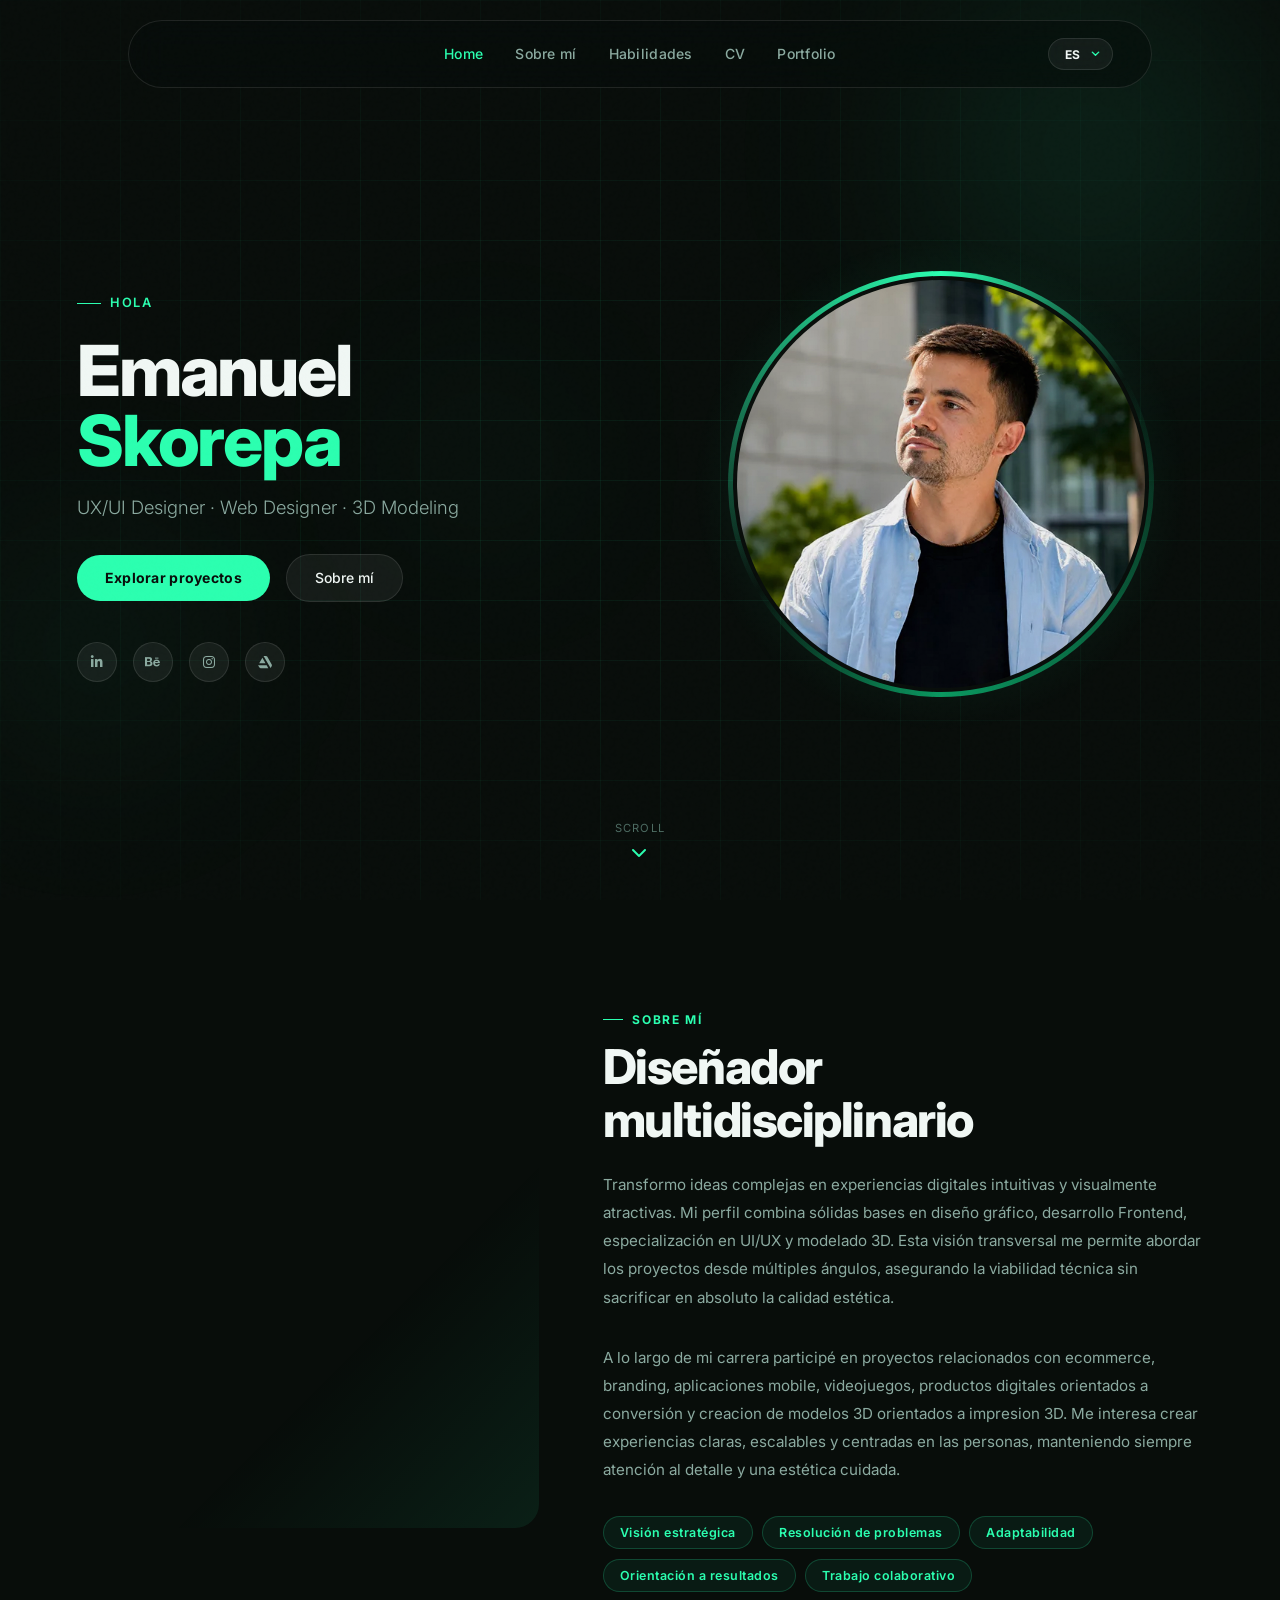
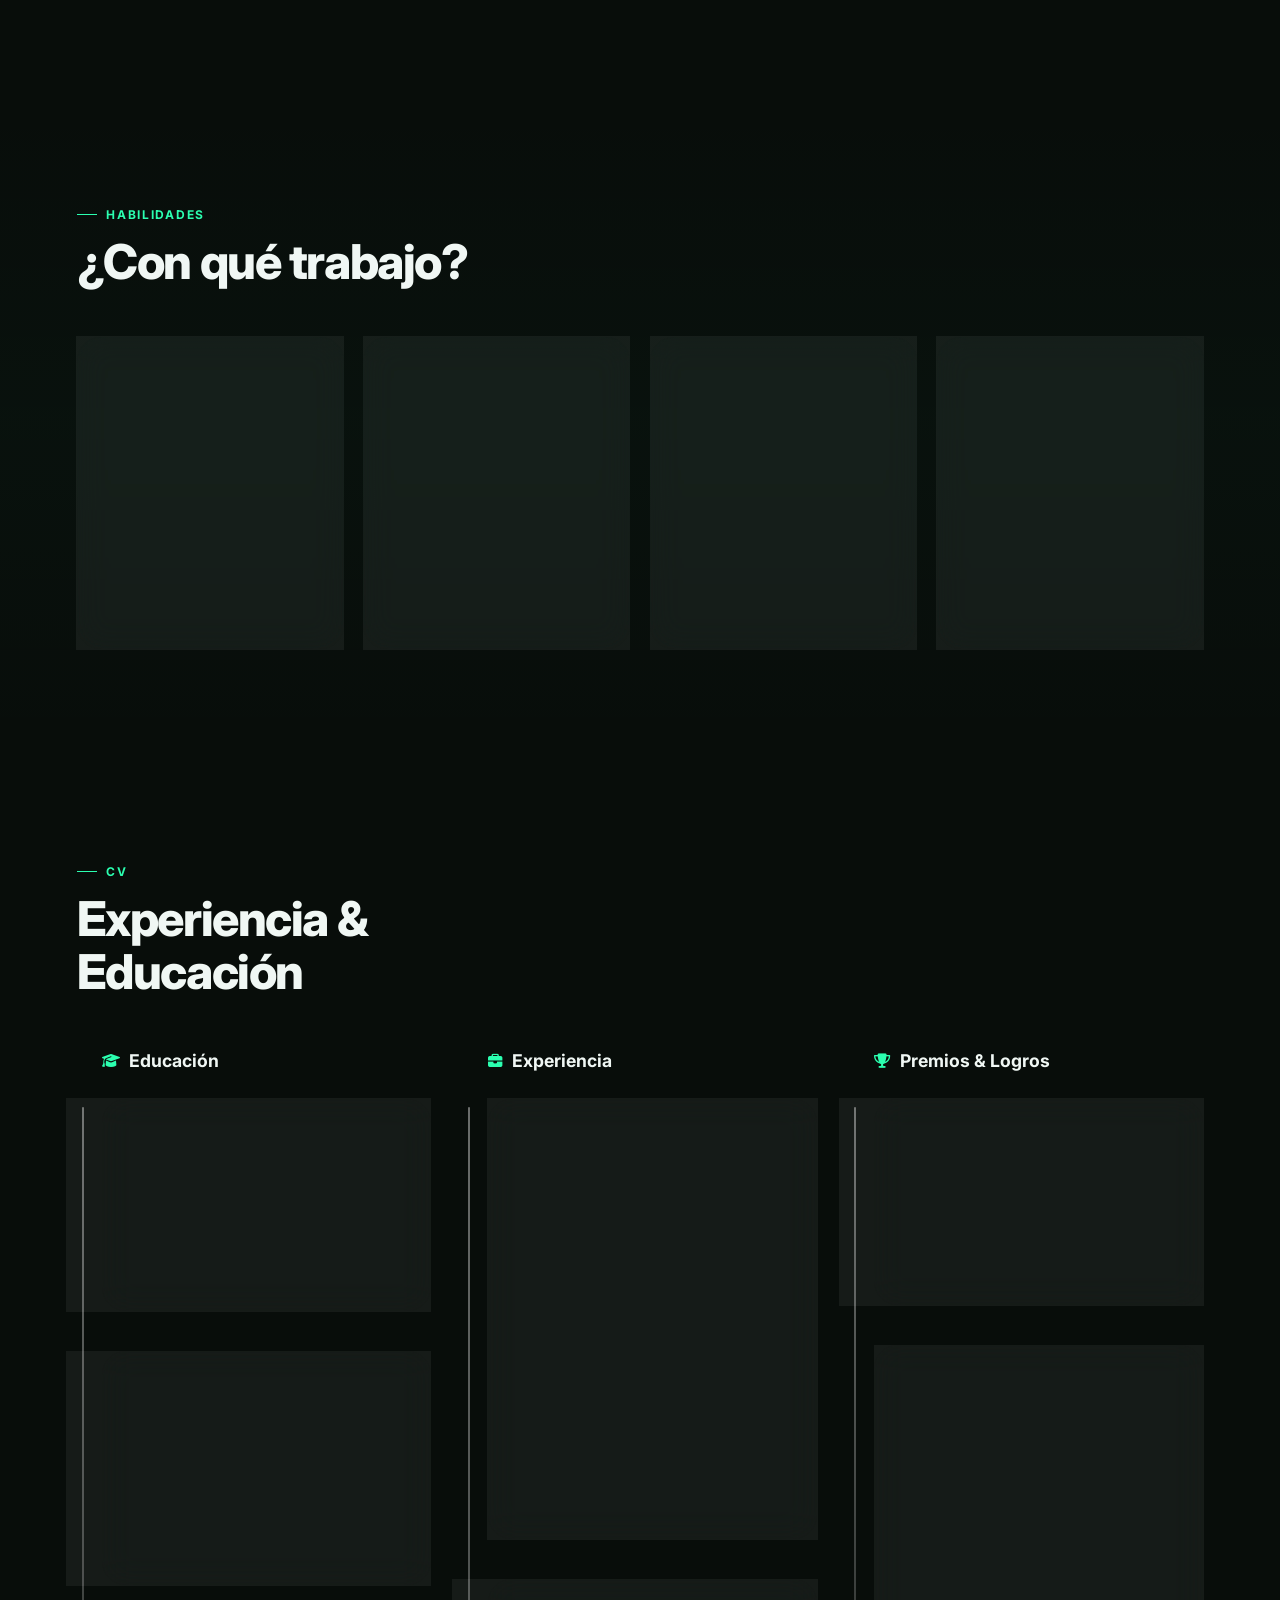
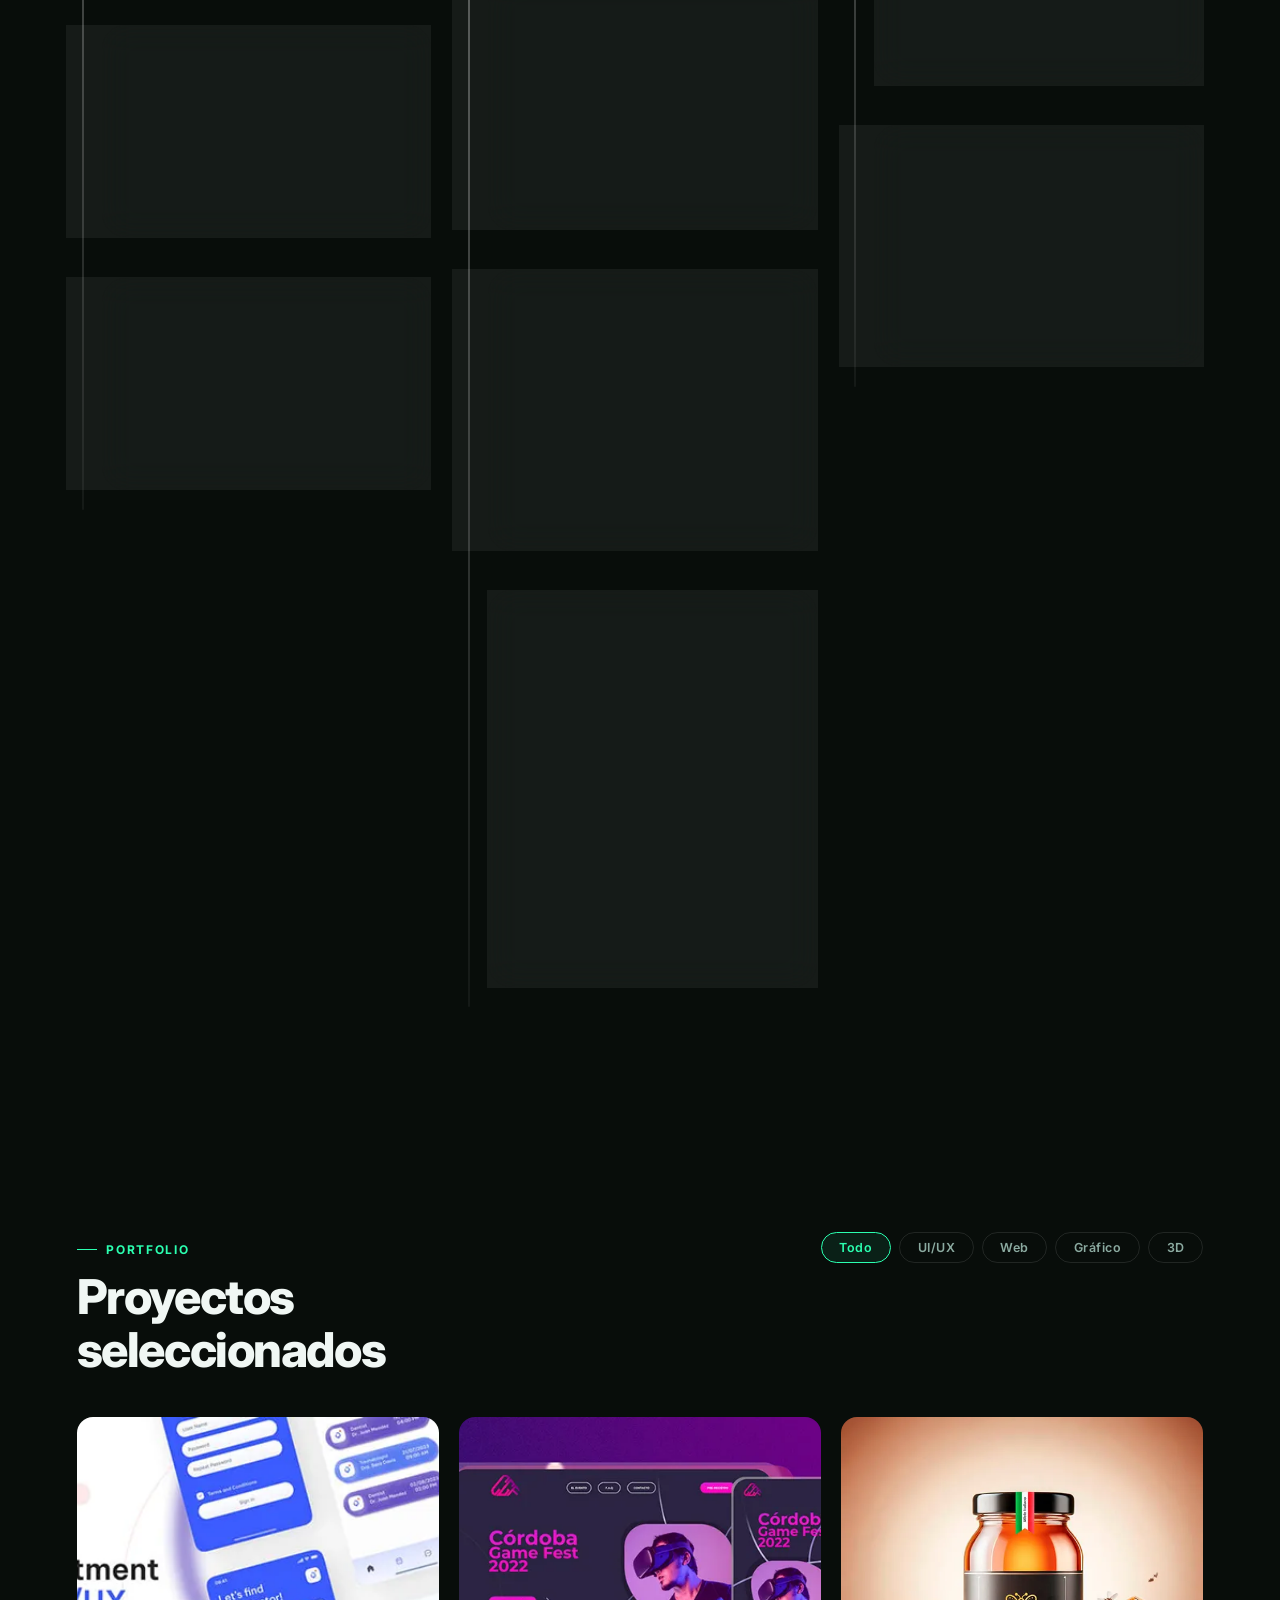
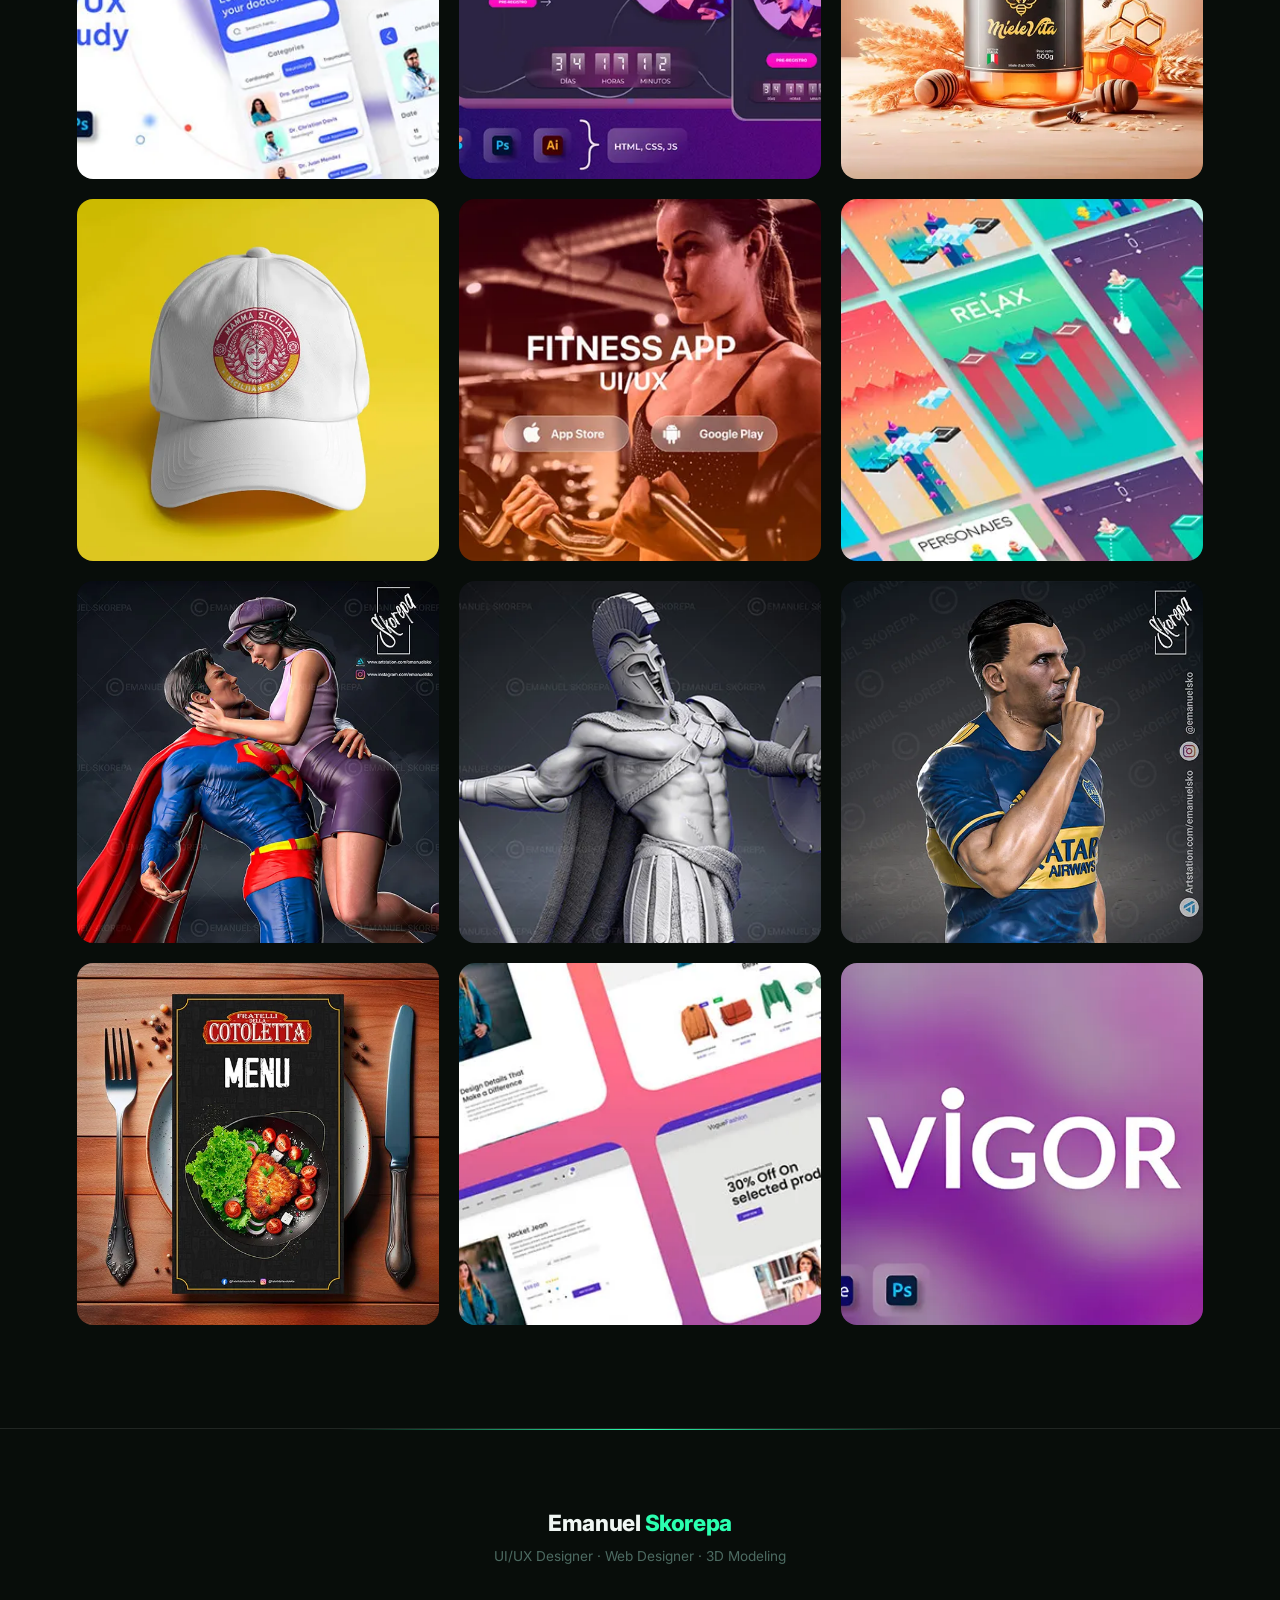
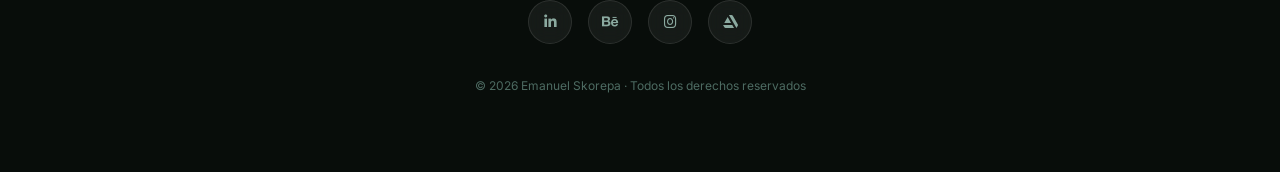
==== es/index.html @ 36aa32f1 "Add files via upload" ====
<!DOCTYPE html>
<html lang="es">
<head>
  <meta charset="UTF-8">
  <meta name="viewport" content="width=device-width, initial-scale=1.0">
  <meta name="description" content="Emanuel Skorepa — UI/UX Designer, Frontend Designer y Artista 3D especializado en diseño de interfaces, experiencias digitales, branding y desarrollo web centrado en el usuario.">
  <title>Emanuel Skorepa — UI/UX Designer & Frontend Designer</title>
  <link rel="preconnect" href="https://fonts.googleapis.com">
  <link href="https://fonts.googleapis.com/css2?family=Inter:wght@300;400;500;600;700;800;900&display=swap" rel="stylesheet">
  <link href="../css/style.css" rel="stylesheet">
  <link href="../css/all.min.css" rel="stylesheet">
  <link rel="stylesheet" href="https://cdnjs.cloudflare.com/ajax/libs/font-awesome/6.5.2/css/all.min.css">



</head>
<body>

<!-- Loader -->
<div id="loader">
  <div class="loader-ring"></div>
</div>

<!-- Navigation -->
<nav id="navbar">
  <!-- Columna Izquierda (En móviles contiene el botón, en escritorio equilibra el ancho) -->
  <div class="nav-left">
    <button class="hamburger" id="hamburger" aria-label="Menu">
      <span></span><span></span><span></span>
    </button>
  </div>

  <!-- Menú Centrado Horizontalmente (Oculto en móvil) -->
  <ul class="nav-links">
    <li><a href="#hero">Home</a></li>
    <li><a href="#about">Sobre mí</a></li>
    <li><a href="#skills">Habilidades</a></li>
    <li><a href="#experience">CV</a></li>
    <li><a href="#portfolio">Portfolio</a></li>
  </ul>

  <!-- Columna Derecha con Selector de Idioma -->
  <div class="nav-right">
    <div class="lang-selector">
      <select id="langSelect" onchange="changeLanguage(this.value)" aria-label="Seleccionar Idioma">
        <option value="en" selected>ES</option>
        <option value="es">EN</option>
        <option value="it">IT</option>
      </select>
    </div>
  </div>
</nav>

<!-- Mobile Menu -->
<div class="mobile-menu" id="mobileMenu">
  <a href="#hero" onclick="closeMobile()">Home</a>
  <a href="#about" onclick="closeMobile()">Sobre mí</a>
  <a href="#skills" onclick="closeMobile()">Habilidades</a>
  <a href="#experience" onclick="closeMobile()">CV</a>
  <a href="#portfolio" onclick="closeMobile()">Portfolio</a>
</div>

<!-- ===================== HERO ===================== -->
<section id="hero">
  <div class="hero-grid"></div>
  <div class="hero-blob hero-blob-1"></div>
  <div class="hero-blob hero-blob-2"></div>
  <div class="hero-blob hero-blob-3"></div>

  <div class="hero-inner">
    <div class="hero-text">
      <div class="hero-eyebrow">Hola</div>
      <h1 class="hero-name">Emanuel<br><span class="accent">Skorepa</span></h1>
      <p class="hero-title">UX/UI Designer · Web Designer · 3D Modeling</p>

      <div class="hero-cta">
        <a href="#portfolio" class="btn-primary">Explorar proyectos</a>
        <a href="#about" class="btn-ghost">Sobre mí</a>
      </div>
      <div class="hero-socials">
        <a href="https://www.linkedin.com/in/emanuelsko/" target="_blank" aria-label="LinkedIn"><i class="fa-brands fa-linkedin-in"></i></a>
        <a href="https://www.behance.net/emanuelsko" target="_blank" aria-label="Behance"><i class="fa-brands fa-behance"></i></a>
        <a href="https://www.instagram.com/emanuelsko" target="_blank" aria-label="Instagram"><i class="fa-brands fa-instagram"></i></a>
        <a href="https://www.artstation.com/emanuelsko" target="_blank" aria-label="ArtStation"><svg xmlns="http://www.w3.org/2000/svg" width="14" height="14" viewBox="0 0 512 512" fill="currentColor"><path d="m2 377.4l43 74.3A51.35 51.35 0 0 0 90.9 480h285.4l-59.2-102.6zM501.8 350L335.6 59.3A51.38 51.38 0 0 0 290.2 32h-88.4l257.3 447.6l40.7-70.5c1.9-3.2 21-29.7 2-59.1M275 304.5l-115.5-200L44 304.5z"/></svg></a>
      </div>
    </div>
    <div class="hero-image-wrap">
      <div class="hero-image-glass">
        <div class="hero-img-glow"></div>
        <img src="assets/yo-1.webp" alt="Emanuel Skorepa">
      </div>
    </div>
  </div>

  <a href="#about" class="scroll-arrow">
    <span>scroll</span>
    <i class="fa-solid fa-chevron-down"></i>
  </a>
</section>

<!-- ===================== ABOUT ===================== -->
<section id="about">
  <div class="section-inner">
    <div class="about-grid">
      <div class="about-img-wrap reveal">
        <video autoplay loop muted playsinline poster="assets/alpaca.webp">
          <source src="assets/alpaca2.webm" type="video/webm">
            Tu navegador no soporta la etiqueta de video.
          </video>
     </div>
      <div class="about-text">
        <span class="section-label">Sobre mí</span>
        <h2 class="section-heading reveal">Diseñador<br>multidisciplinario</h2>
        <p class="reveal reveal-delay-1">Transformo ideas complejas en experiencias digitales intuitivas y visualmente atractivas. Mi perfil combina sólidas bases en diseño gráfico, desarrollo Frontend, especialización en UI/UX y modelado 3D. Esta visión transversal me permite abordar los proyectos desde múltiples ángulos, asegurando la viabilidad técnica sin sacrificar en absoluto la calidad estética.</p>
        <p class="reveal reveal-delay-2">A lo largo de mi carrera participé en proyectos relacionados con ecommerce, branding, aplicaciones mobile, videojuegos, productos digitales orientados a conversión y creacion de modelos 3D orientados a impresion 3D. Me interesa crear experiencias claras, escalables y centradas en las personas, manteniendo siempre atención al detalle y una estética cuidada.</p>
        <div class="tags reveal reveal-delay-3">
          <span class="tag">Visión estratégica</span>
          <span class="tag">Resolución de problemas</span>
          <span class="tag">Adaptabilidad</span>
          <span class="tag">Orientación a resultados</span>
          <span class="tag">Trabajo colaborativo</span>
        </div>
      </div>
    </div>
  </div>
</section>

<!-- ===================== SKILLS ===================== -->
<section id="skills">
  <div class="section-inner">
    <span class="section-label reveal">Habilidades</span>
    <h2 class="section-heading reveal">¿Con qué trabajo?</h2>
    <div class="skills-grid">
      <div class="glass-card skill-card reveal reveal-delay-1">
        <div class="skill-icon"><i class="fa-solid fa-object-group"></i></div>
        <h3>UI/UX Design</h3>
        <div class="skill-pills">
          <span class="skill-pill">Figma</span>
          <span class="skill-pill">Adobe XD</span>
          <span class="skill-pill">Canva</span>
        </div>
      </div>
      <div class="glass-card skill-card reveal reveal-delay-2">
        <div class="skill-icon"><i class="fa-solid fa-code"></i></div>
        <h3>Web Designer</h3>
        <div class="skill-pills">
          <span class="skill-pill">HTML</span>
          <span class="skill-pill">CSS</span>
          <span class="skill-pill">Javascript</span>
          <span class="skill-pill">Bootstrap</span>
          <span class="skill-pill">WordPress</span>
          <span class="skill-pill">Woocomerce</span>
          <span class="skill-pill">Elementor</span>
          <span class="skill-pill">Shopify</span>
          <span class="skill-pill">Divi</span>
          <span class="skill-pill">Joomla</span>
        </div>
      </div>
      <div class="glass-card skill-card reveal reveal-delay-3">
        <div class="skill-icon"><i class="fa-solid fa-pen-nib"></i></div>
        <h3>Visual & Graphic Design</h3>
        <div class="skill-pills">
          <span class="skill-pill">Photoshop</span>
          <span class="skill-pill">Illustrator</span>
          <span class="skill-pill">Canva</span>
          <span class="skill-pill">InDesign</span>
          <span class="skill-pill">CorelDRAW</span>
          <span class="skill-pill">Lightroom</span>
          <span class="skill-pill">After Effects</span>
          <span class="skill-pill">Affinity Suite</span>
        </div>
      </div>
      <div class="glass-card skill-card reveal reveal-delay-4">
        <div class="skill-icon"><i class="fa-solid fa-cube"></i></div>
        <h3>3D Art & Modeling</h3>
        <div class="skill-pills">
          <span class="skill-pill">ZBrush</span>
          <span class="skill-pill">Blender</span>
          <span class="skill-pill">KeyShot</span>
          <span class="skill-pill">PrusaSlicer</span>
        </div>
      </div>
    </div>
  </div>
</section>

<!-- ===================== EXPERIENCE ===================== -->
<section id="experience">
  <div class="section-inner">
    <span class="section-label reveal">CV</span>
    <h2 class="section-heading reveal">Experiencia &<br>Educación</h2>
    <div class="exp-grid">

      <!-- Education -->
      <div class="exp-col timeline-col reveal reveal-delay-1">
        <h3><i class="fa-solid fa-graduation-cap"></i> Educación</h3>
        <div class="glass-card exp-item">
          <h4>Modelado e Impresión 3D</h4>
          <h4><a href="https://www.udemy.com" target="_blank">Online / Autodidacta</a></h4>
          <span class="exp-year">2017</span>
          <p>Formación autodidacta enfocada en escultura digital, optimización de modelos para impresión 3D y workflows de producción utilizando ZBrush y Blender.</p>
        </div>
        <div class="glass-card exp-item">
          <h4>Certificación en Fotografía</h4>
          <h4><a href="https://www.udemy.com" target="_blank">Udemy</a></h4>
          <p>Formación autodidacta orientada al dominio técnico de cámaras, composición visual y esquemas de iluminación, complementada con proyectos prácticos de captura y revelado digital.</p>
          <span class="exp-year">2018–2019 · Online</span>
        </div>
        <div class="glass-card exp-item">
          <h4>Especialización UI/UX Designer</h4>
          <h4><a href="https://www.ucse.edu.ar/" target="_blank">Universidad Católica (UCSE)</a></h4>
          <p>Formación avanzada en diseño centrado en el usuario, abarcando desde la investigación y wireframing hasta el prototipado interactivo y la optimización de usabilidad.</p>
          <span class="exp-year">2016–2017 · Argentina</span>
        </div>
        <div class="glass-card exp-item">
          <h4>Diseñador Gráfico y Web</h4>
          <h4><a href="https://www.ucse.edu.ar/" target="_blank">Universidad Católica (UCSE)</a></h4>
          <span class="exp-year">2009–2012 · Argentina</span>
          <p>Titulación completada con distinción académica (promedio 9.2/10), desarrollando bases sólidas en comunicación visual y arquitectura de la información.</p>
        </div>
      </div>

      <!-- Work -->
      <div class="exp-col timeline-col reveal reveal-delay-2">
        <h3><i class="fa-solid fa-briefcase"></i> Experiencia</h3>
        <div class="glass-card exp-item">
          <h4>Graphic / UI/UX Designer<br><a>Mamma Sicilia</a></h4>
          <span class="exp-year">2023–2024 · Sicilia, Italia</span>
          <ul>
            <li> Diseño de interfaces web responsivas enfocadas en experiencia de usuario y optimización visual.</li>
            <li>Desarrollo de identidad visual, recursos gráficos y contenido digital para ecommerce y redes sociales.</li>
            <li>Optimización de imágenes y assets para mejorar rendimiento y tiempos de carga del sitio.</li>
            <li>Diseño, desarrollo y mantenimiento de sitio ecommerce, gestionando estructura visual, actualización de contenido y optimización general de la experiencia de compra.</li>
          </ul>
        </div>
        <div class="glass-card exp-item">
          <h4>Modelador 3D / Artista Digital<br><a>CGTrader · Cults3D</a></h4>
          <span class="exp-year">2020–2024 · Freelance</span>
          <p>Creación, optimización y comercialización internacional de assets 3D. Posicionamiento sostenido en el Top Ventas de plataformas referentes del sector y gestión activa de comunidad, logrando reconocimientos como creador destacado.</p>
        </div>
        <div class="glass-card exp-item">
          <h4>Co-fundador & Product Designer<br><a>Hobotnica</a></h4>
          <span class="exp-year">2020–2022 · Argentina</span>
          <ul>
            <li>Fundación y gestión de agencia digital. Lideré la dirección de arte y la estrategia de producto para clientes B2B/B2C.</li>
            <li>Diseño de arquitecturas de información y flujos de usuario completos para aplicaciones móviles desde su fase de ideación.</li>
          </ul>
        </div>
        <div class="glass-card exp-item">
          <h4>UI/UX · Web Designer<br><a>CIARDI</a></h4>
          <span class="exp-year">2015–2020 · Argentina</span>
          <ul>
            <li>Conceptualización de productos digitales (web/apps) centrados en maximizar la retención y usabilidad.</li>
            <li>Diseño y desarrollo de landing pages y sitios ecommerce orientados a conversión, optimización visual y experiencia de usuario.</li>
            <li>Diseño de interfaces lúdicas y funcionales para videojuegos mobile y HTML5.</li>
            <li>Trabajo en metodologías ágiles junto a desarrolladores para garantizar una implementación pixel-perfect.</li>
          </ul>
        </div>
      </div>

      <!-- Awards -->
      <div class="exp-col timeline-col reveal reveal-delay-3">
        <h3><i class="fa-solid fa-trophy"></i> Premios & Logros</h3>
        <div class="glass-card exp-item">
          <h4>1er Premio Concurso de Innovación</h4>
          <span class="exp-year">2016 · Min. de Cultura y Turismo (ARG)</span>
          <p>Galardonado con el 1er lugar por el desarrollo independiente de un videojuego educativo diseñado para fomentar la diversidad cultural, destacando la intersección entre tecnología y valor social.</p>
        </div>
        <div class="glass-card exp-item">
          <h4>Hito de Producto: +2M Descargas</h4>
          <span class="exp-year">2016 · Lanzamiento Independiente</span>
          <p>Desarrollé y publiqué 'Pipita Onfire', un videojuego móvil que alcanzó la viralidad orgánica superando los 2.000.000 de descargas globales. El éxito del proyecto generó una amplia cobertura en medios de primer nivel en Argentina e Italia.</p>
          <ul class="press-links" style="margin-top:0.6rem">
            <li><a href="https://www.gazzetta.it/Calcio/Serie-A/Juventus/07-08-2016/higuain-sfotto-argentina-app-fare-gol-finale-160637427567.shtml" target="_blank">La Gazzetta dello Sport</a></li>
            <li><a href="https://www.vesuviolive.it/calcio-napoli/159840-foto-anche-argentina-sfottono-higuain-nasce-lapp-pipita-fire/" target="_blank">Vesuviolive</a></li>
            <li><a href="https://tn.com.ar/deportes/polideportivo/2016/08/08/pipita-on-fire-el-juego-en-el-que-tenes-que-ayudar-a-higuain-a-meter-goles-en-las-finales/" target="_blank">TN</a></li>
            <li><a href="https://es.besoccer.com/noticia/asi-es-pipita-on-fire-la-app-que-se-burla-de-higuain" target="_blank">Besoccer</a></li>
          </ul>
        </div>
        <div class="glass-card exp-item">
          <h4>Distinción Gubernamental</h4>
          <span class="exp-year">2018 · Gobierno de la Prov. de Jujuy</span>
          <p>Galardón oficial otorgado en reconocimiento a la trayectoria, el espíritu emprendedor y el aporte al sector tecnológico local mediante el uso avanzado e innovador de impresión 3D.</p>
          <ul class="press-links" style="margin-top:0.6rem">
            <li><a href="https://prensa.jujuy.gob.ar/artesanos/estatuilla-los-primeros-premios-la-fne-n42369" target="_blank">Ver distinción</a></li>
          </ul>
        </div>
      </div>
    </div>
  </div>
</section>

<!-- ===================== PORTFOLIO ===================== -->
<section id="portfolio">
  <div class="section-inner">
    <div class="portfolio-header">
      <div>
        <span class="section-label reveal">Portfolio</span>
        <h2 class="section-heading reveal" style="margin-bottom:0">Proyectos<br>seleccionados</h2>
      </div>
      <div class="filter-tabs reveal reveal-delay-1">
        <button class="filter-btn active" data-filter="all">Todo</button>
        <button class="filter-btn" data-filter="user-interface">UI/UX</button>
        <button class="filter-btn" data-filter="web">Web</button>
        <button class="filter-btn" data-filter="graphic">Gráfico</button>
        <button class="filter-btn" data-filter="3D">3D</button>
      </div>
    </div>
    <div class="portfolio-grid" id="portfolioGrid">

      <div class="portfolio-item reveal" data-cats="user-interface">
        <img src="assets/g1.webp" alt="Doctor Appointment">
        <div class="portfolio-overlay">
          <h5>Doctor Appointment UX & UI</h5>
          <span>UI/UX Designer</span>
          <a href="https://www.behance.net/gallery/175348375/Doctor-Appointment-UX-UI-Case-Study" target="_blank"></a>
        </div>
      </div>

      <div class="portfolio-item reveal reveal-delay-1" data-cats="web user-interface">
        <img src="assets/g2.webp" alt="Landing Page">
        <div class="portfolio-overlay">
          <h5>Landing Page</h5>
          <span>UI/UX Designer</span>
          <a href="https://www.behance.net/gallery/176331149/Landing-Page-Design-UIUX" target="_blank"></a>
        </div>
      </div>

      <div class="portfolio-item reveal reveal-delay-2" data-cats="graphic">
        <img src="assets/g3.webp" alt="Miele Vita">
        <div class="portfolio-overlay">
          <h5>Miele Vita – Packaging</h5>
          <span>Graphic Designer</span>
          <a href="https://www.behance.net/gallery/181825107/Mockups-Packaging-Miele-Vita" target="_blank"></a>
        </div>
      </div>

      <div class="portfolio-item reveal reveal-delay-1" data-cats="graphic">
        <img src="assets/g4.webp" alt="Mamma Sicilia">
        <div class="portfolio-overlay">
          <h5>Mamma Sicilia / Branding</h5>
          <span>Graphic Designer</span>
          <a href="https://www.behance.net/gallery/197940693/Logo-Mockups-Mamma-Sicilia" target="_blank"></a>
        </div>
      </div>

      <div class="portfolio-item reveal reveal-delay-2" data-cats="user-interface">
        <img src="assets/g5.webp" alt="App Fitness">
        <div class="portfolio-overlay">
          <h5>App Fitness</h5>
          <span>UI/UX Designer</span>
          <a href="https://www.behance.net/gallery/173012513/App-Fitness" target="_blank"></a>
        </div>
      </div>

      <div class="portfolio-item reveal reveal-delay-3" data-cats="user-interface">
        <img src="assets/g6.webp" alt="Relax Game UI">
        <div class="portfolio-overlay">
          <h5>Relax – Videogame UI</h5>
          <span>Videogame UI</span>
          <a href="https://www.behance.net/gallery/168305437/Relax-Game-UI-Design" target="_blank"></a>
        </div>
      </div>

      <div class="portfolio-item reveal" data-cats="3D">
        <img src="assets/g7.webp" alt="Superman and Lois">
        <div class="portfolio-overlay">
          <h5>Superman and Lois</h5>
          <span>3D Designer</span>
          <a href="https://www.artstation.com/artwork/Wm0KgG" target="_blank"></a>
        </div>
      </div>

      <div class="portfolio-item reveal reveal-delay-1" data-cats="3D">
        <img src="assets/g8.webp" alt="Spartan Warrior">
        <div class="portfolio-overlay">
          <h5>Spartan Warrior</h5>
          <span>3D Designer</span>
          <a href="https://www.artstation.com/artwork/QnGK38" target="_blank"></a>
        </div>
      </div>

      <div class="portfolio-item reveal reveal-delay-2" data-cats="3D">
        <img src="assets/g9.webp" alt="Carlos Tevez Sculpture">
        <div class="portfolio-overlay">
          <h5>Carlos Tevez Sculpture</h5>
          <span>3D Designer</span>
          <a href="https://www.artstation.com/artwork/XnQe8R" target="_blank"></a>
        </div>
      </div>

      <div class="portfolio-item reveal" data-cats="graphic">
        <img src="assets/g10.webp" alt="Restaurant Menu">
        <div class="portfolio-overlay">
          <h5>Restaurant Menu Redesign</h5>
          <span>Graphic Designer</span>
          <a href="https://www.behance.net/gallery/197986493/Restaurant-Menu-Redesign" target="_blank"></a>
        </div>
      </div>

      <div class="portfolio-item reveal reveal-delay-1" data-cats="user-interface web">
        <img src="assets/g11.webp" alt="Web Ecommerce">
        <div class="portfolio-overlay">
          <h5>Web Ecommerce</h5>
          <span>UI/UX Design</span>
          <a href="https://www.behance.net/gallery/173520869/Web-Ecommerce-UIUX-Design" target="_blank"></a>
        </div>
      </div>

      <div class="portfolio-item reveal reveal-delay-2" data-cats="graphic">
        <img src="assets/g12.webp" alt="Vigor">
        <div class="portfolio-overlay">
          <h5>Vigor</h5>
          <span>Motion Graphics</span>
          <a href="https://www.behance.net/gallery/202860429/VIGOR-Animate-Banner" target="_blank"></a>
        </div>
      </div>

    </div>
  </div>
</section>

<!-- ===================== FOOTER ===================== -->
<footer>
  <div class="footer-inner">
    <div>
      <div class="footer-name">Emanuel <span>Skorepa</span></div>
      <div class="footer-tagline">UI/UX Designer · Web Designer · 3D Modeling</div>
    </div>
    <div class="footer-socials">
      <a href="https://www.linkedin.com/in/emanuelsko/" target="_blank" aria-label="LinkedIn"><i class="fa-brands fa-linkedin-in"></i></a>
      <a href="https://www.behance.net/emanuelsko" target="_blank" aria-label="Behance"><i class="fa-brands fa-behance"></i></a>
      <a href="https://www.instagram.com/emanuelsko" target="_blank" aria-label="Instagram"><i class="fa-brands fa-instagram"></i></a>
      <a href="https://www.artstation.com/emanuelsko" target="_blank" aria-label="ArtStation">
        <svg xmlns="http://www.w3.org/2000/svg" width="15" height="15" viewBox="0 0 512 512" fill="currentColor"><path d="m2 377.4l43 74.3A51.35 51.35 0 0 0 90.9 480h285.4l-59.2-102.6zM501.8 350L335.6 59.3A51.38 51.38 0 0 0 290.2 32h-88.4l257.3 447.6l40.7-70.5c1.9-3.2 21-29.7 2-59.1M275 304.5l-115.5-200L44 304.5z"/></svg>
      </a>
    </div>
    <p class="footer-copy">© 2026 Emanuel Skorepa · Todos los derechos reservados</p>
  </div>
</footer>

<script>
  // Loader
  window.addEventListener('load', () => {
    setTimeout(() => {
      document.getElementById('loader').classList.add('hidden');
    }, 600);
  });

  // Navbar scroll
  const navbar = document.getElementById('navbar');
  window.addEventListener('scroll', () => {
    navbar.classList.toggle('scrolled', window.scrollY > 50);
  });

  // Hamburger
  const hamburger = document.getElementById('hamburger');
  const mobileMenu = document.getElementById('mobileMenu');
  hamburger.addEventListener('click', () => {
    hamburger.classList.toggle('open');
    mobileMenu.classList.toggle('open');
  });
  function closeMobile() {
    hamburger.classList.remove('open');
    mobileMenu.classList.remove('open');
  }

  // Redirección del selector de idiomas
  function changeLanguage(lang) {
      let targetUrl = "";

      if (lang === "es") {
        targetUrl = "../es/index.html";
      } else if (lang === "en") {
        targetUrl = "../index.html";
      } else if (lang === "it") {
        targetUrl = "../it/index.html";
      }

      // ¡Aquí está la magia que faltaba!
      if (targetUrl) {
        window.location.href = targetUrl;
      }
  }

  // Scroll reveal
  const reveals = document.querySelectorAll('.reveal');
  const observer = new IntersectionObserver((entries) => {
    entries.forEach(e => {
      if (e.isIntersecting) {
        e.target.classList.add('visible');
        observer.unobserve(e.target);
      }
    });
  }, { threshold: 0.1 });
  reveals.forEach(el => observer.observe(el));

  // Portfolio filter
  const filterBtns = document.querySelectorAll('.filter-btn');
  const portfolioItems = document.querySelectorAll('.portfolio-item');

  filterBtns.forEach(btn => {
    btn.addEventListener('click', () => {
      filterBtns.forEach(b => b.classList.remove('active'));
      btn.classList.add('active');
      const filter = btn.dataset.filter;
      portfolioItems.forEach(item => {
        const cats = item.dataset.cats || '';
        if (filter === 'all' || cats.includes(filter)) {
          item.classList.remove('hidden');
        } else {
          item.classList.add('hidden');
        }
      });
    });
  });

  // Smooth active nav link
  const sections = document.querySelectorAll('section[id], footer[id]');
  const navLinks = document.querySelectorAll('.nav-links a');
  window.addEventListener('scroll', () => {
    let current = '';
    sections.forEach(s => {
      if (window.scrollY >= s.offsetTop - 120) current = s.id;
    });
    navLinks.forEach(a => {
      a.style.color = a.getAttribute('href') === '#' + current
        ? 'var(--green)' : '';
    });
  });
</script>
</body>
</html>
---- css/style.css ----
/* ========== RESET & ROOT ========== */
*, *::before, *::after { margin: 0; padding: 0; box-sizing: border-box; }

:root {
  --bg-deep:    #080d0a;
  --bg-mid:     #0d1510;
  --bg-card:    rgba(255,255,255,0.04);
  --glass-bg:   rgba(255,255,255,0.06);
  --glass-border: rgba(255,255,255,0.1);
  --green:      #2bffb0;
  --green-mid:  #1de89a;
  --green-dark: #0a9960;
  --green-glow: rgba(43,255,176,0.18);
  --green-glow2: rgba(43,255,176,0.08);
  --text-primary:   #f0f7f4;
  --text-secondary: #8baaa0;
  --text-muted:     #4d6b62;
  --font-display: 'Inter', sans-serif;
  --font-body:    'Inter', sans-serif;
  --radius-lg: 24px;
  --radius-md: 16px;
  --radius-sm: 10px;
}

html { scroll-behavior: smooth; }

body {
  font-family: var(--font-body);
  background-color: var(--bg-deep);
  color: var(--text-primary);
  overflow-x: hidden;
  line-height: 1.6;
}

/* ========== NOISE TEXTURE OVERLAY ========== */
body::before {
  content: '';
  position: fixed;
  inset: 0;
  background-image: url("data:image/svg+xml,%3Csvg viewBox='0 0 256 256' xmlns='http://www.w3.org/2000/svg'%3E%3Cfilter id='noise'%3E%3CfeTurbulence type='fractalNoise' baseFrequency='0.9' numOctaves='4' stitchTiles='stitch'/%3E%3C/filter%3E%3Crect width='100%25' height='100%25' filter='url(%23noise)' opacity='0.04'/%3E%3C/svg%3E");
  pointer-events: none;
  z-index: 9999;
  opacity: 0.4;
}

/* ========== SCROLLBAR ========== */
::-webkit-scrollbar { width: 4px; }
::-webkit-scrollbar-track { background: var(--bg-deep); }
::-webkit-scrollbar-thumb { background: var(--green-dark); border-radius: 2px; }

/* ========== LOADER ========== */
#loader {
  position: fixed; inset: 0;
  background: var(--bg-deep);
  display: flex; align-items: center; justify-content: center;
  z-index: 10000;
  transition: opacity 0.6s ease, visibility 0.6s ease;
}
#loader.hidden { opacity: 0; visibility: hidden; }
.loader-ring {
  width: 52px; height: 52px;
  border: 2px solid rgba(43,255,176,0.15);
  border-top-color: var(--green);
  border-radius: 50%;
  animation: spin 0.9s linear infinite;
}
@keyframes spin { to { transform: rotate(360deg); } }

/* ========== NAV ========== */
nav {
  position: fixed;
  top: 20px;
  left: 50%;
  transform: translateX(-50%);
  width: 80%;
  border-radius: 100px;
  z-index: 1000;
  padding: 0 clamp(1rem, 3vw, 2.5rem);
  height: 68px;
  display: flex;
  align-items: center;
  justify-content: space-between;
  background: rgba(8,13,10,0.6);
  backdrop-filter: blur(20px) saturate(1.4);
  -webkit-backdrop-filter: blur(20px) saturate(1.4);
  border: 1px solid var(--glass-border);
  transition: all 0.4s ease;
}

nav.scrolled {
  background: rgba(8,13,10,0.88);
  height: 60px;
}

/* Contenedores para balancear flexbox y mantener perfecta simetría */
.nav-left {
  display: flex;
  flex: 1;
  justify-content: flex-start;
  align-items: center;
}

.nav-right {
  display: flex;
  flex: 1;
  justify-content: flex-end;
  align-items: center;
}

.nav-links {
  display: flex;
  gap: 2rem;
  list-style: none;
  position: absolute;
  left: 50%;
  transform: translateX(-50%);
  transition: all 0.3s ease;
}

.nav-links a {
  color: var(--text-secondary);
  text-decoration: none;
  font-size: 0.875rem;
  font-weight: 500;
  letter-spacing: 0.02em;
  transition: color 0.2s;
  position: relative;
}
.nav-links a::after {
  content: '';
  position: absolute; bottom: -4px; left: 0; right: 0;
  height: 1px; background: var(--green);
  transform: scaleX(0); transform-origin: left;
  transition: transform 0.25s ease;
}
.nav-links a:hover { color: var(--green); }
.nav-links a:hover::after { transform: scaleX(1); }

/* selector de idioma estilo Liquid Glass */
.lang-selector {
  position: relative;
}

.lang-selector select {
  background: var(--glass-bg);
  backdrop-filter: blur(12px) saturate(1.2);
  -webkit-backdrop-filter: blur(12px) saturate(1.2);
  border: 1px solid var(--glass-border);
  border-radius: 100px;
  padding: 0.45rem 1.8rem 0.45rem 1rem;
  font-family: var(--font-body);
  font-size: 0.75rem;
  font-weight: 700;
  color: var(--text-primary);
  cursor: pointer;
  outline: none;
  letter-spacing: 0.05em;
  transition: all 0.3s ease;

  /* Reset de estilo nativo para flecha personalizada */
  appearance: none;
  -webkit-appearance: none;
  -moz-appearance: none;

  /* Flecha personalizada SVG de color verde */
  background-image: url("data:image/svg+xml,%3Csvg xmlns='http://www.w3.org/2000/svg' fill='none' viewBox='0 0 24 24' stroke='%232bffb0'%3E%3Cpath stroke-linecap='round' stroke-linejoin='round' stroke-width='3' d='M19 9l-7 7-7-7'/%3E%3C/svg%3E");
  background-repeat: no-repeat;
  background-position: right 0.65rem center;
  background-size: 0.7rem;
}

.lang-selector select:hover {
  border-color: rgba(43,255,176,0.4);
  color: var(--green);
  box-shadow: 0 0 15px var(--green-glow2);
  transform: translateY(-1px);
}

.lang-selector select:focus {
  border-color: var(--green);
}

/* Estilo para las opciones del desplegable */
.lang-selector select option {
  background: var(--bg-deep);
  color: var(--text-secondary);
  font-weight: 500;
  padding: 10px;
}

/* hamburger */
.hamburger {
  display: none;
  flex-direction: column; gap: 5px;
  background: none; border: none; cursor: pointer;
  padding: 4px;
}
.hamburger span {
  display: block; width: 24px; height: 1.5px;
  background: var(--text-primary);
  transition: all 0.3s ease;
}
.hamburger.open span:nth-child(1) { transform: rotate(45deg) translate(4.5px, 4.5px); }
.hamburger.open span:nth-child(2) { opacity: 0; }
.hamburger.open span:nth-child(3) { transform: rotate(-45deg) translate(4.5px, -4.5px); }

.mobile-menu {
  display: none;
  position: fixed; top: 68px; left: 0; right: 0;
  background: rgba(8,13,10,0.96);
  backdrop-filter: blur(24px);
  padding: 1.5rem 2rem;
  border-bottom: 1px solid var(--glass-border);
  z-index: 999;
  flex-direction: column; gap: 1.25rem;
}
.mobile-menu.open { display: flex; }
.mobile-menu a {
  color: var(--text-primary); text-decoration: none;
  font-size: 1.1rem; font-weight: 500;
  border-bottom: 1px solid var(--glass-border);
  padding-bottom: 1rem;
}
.mobile-menu a:last-child { border-bottom: none; }

/* ========== HERO ========== */
#hero {
  min-height: 100vh;
  display: flex; align-items: center;
  position: relative;
  overflow: hidden;
  padding: 0 clamp(1.5rem, 6vw, 7rem);
}

/* animated background blobs */
.hero-blob {
  position: absolute;
  border-radius: 50%;
  filter: blur(90px);
  pointer-events: none;
  animation: blobFloat 12s ease-in-out infinite;
}
.hero-blob-1 {
  width: 500px; height: 500px;
  background: radial-gradient(circle, rgba(43,255,176,0.12), transparent 70%);
  top: -100px; right: -60px;
  animation-delay: 0s;
}
.hero-blob-2 {
  width: 350px; height: 350px;
  background: radial-gradient(circle, rgba(43,255,176,0.07), transparent 70%);
  bottom: 80px; left: -80px;
  animation-delay: -5s;
}
.hero-blob-3 {
  width: 200px; height: 200px;
  background: radial-gradient(circle, rgba(43,255,176,0.1), transparent 70%);
  top: 40%; left: 30%;
  animation-delay: -9s;
}
@keyframes blobFloat {
  0%, 100% { transform: translate(0, 0) scale(1); }
  33% { transform: translate(20px, -30px) scale(1.05); }
  66% { transform: translate(-15px, 20px) scale(0.97); }
}

/* hero grid lines */
.hero-grid {
  position: absolute; inset: 0;
  background-image:
  linear-gradient(rgba(43,255,176,0.06) 1px, transparent 1px),
 linear-gradient(90deg, rgba(43,255,176,0.06) 1px, transparent 1px);
  background-size: 60px 60px;
  mask-image: radial-gradient(ellipse 80% 80% at 50% 50%, black 20%, transparent 100%);
}

.hero-inner {
  position: relative; z-index: 2;
  display: grid;
  grid-template-columns: 1fr 1fr;
  gap: clamp(2rem, 6vw, 6rem);
  align-items: center;
  width: 100%;
  max-width: 1200px;
  margin: 0 auto;
  padding-top: 68px;
}

.hero-text { }

.hero-eyebrow {
  display: inline-flex; align-items: center; gap: 0.6rem;
  font-size: 0.8rem; font-weight: 600; letter-spacing: 0.12em;
  color: var(--green);
  text-transform: uppercase;
  margin-bottom: 1.4rem;
  opacity: 0;
  animation: fadeUp 0.8s 0.2s forwards;
}
.hero-eyebrow::before {
  content: '';
  display: inline-block; width: 24px; height: 1px;
  background: var(--green);
}

.hero-name {
  font-family: var(--font-display);
  font-weight: 800;
  font-size: clamp(2.8rem, 5.5vw, 5.5rem);
  line-height: 1.0;
  letter-spacing: -0.03em;
  color: var(--text-primary);
  margin-bottom: 1rem;
  opacity: 0;
  animation: fadeUp 0.8s 0.35s forwards;
}
.hero-name .accent { color: var(--green); }

.hero-title {
  font-size: clamp(0.95rem, 1.8vw, 1.15rem);
  color: var(--text-secondary);
  font-weight: 300;
  margin-bottom: 2rem;
  opacity: 0;
  animation: fadeUp 0.8s 0.5s forwards;
}

.hero-desc {
  font-size: 0.92rem;
  color: var(--text-secondary);
  line-height: 1.75;
  max-width: 460px;
  margin-bottom: 2.5rem;
  opacity: 0;
  animation: fadeUp 0.8s 0.65s forwards;
}

.hero-cta {
  display: flex; align-items: center; gap: 1rem;
  flex-wrap: wrap;
  opacity: 0;
  animation: fadeUp 0.8s 0.8s forwards;
}

.btn-primary {
  display: inline-flex; align-items: center; gap: 0.5rem;
  padding: 0.75rem 1.75rem;
  background: var(--green);
  color: var(--bg-deep);
  font-weight: 700; font-size: 0.875rem;
  border-radius: 100px;
  text-decoration: none;
  transition: all 0.3s ease;
  letter-spacing: 0.02em;
}
.btn-primary:hover {
  background: #fff;
  transform: translateY(-2px);
  box-shadow: 0 12px 40px rgba(43,255,176,0.3);
}

.btn-ghost {
  display: inline-flex; align-items: center; gap: 0.5rem;
  padding: 0.75rem 1.75rem;
  border: 1px solid var(--glass-border);
  background: var(--glass-bg);
  backdrop-filter: blur(10px);
  color: var(--text-primary); font-weight: 500; font-size: 0.875rem;
  border-radius: 100px;
  text-decoration: none;
  transition: all 0.3s ease;
}
.btn-ghost:hover {
  border-color: var(--green);
  color: var(--green);
  transform: translateY(-2px);
}

.hero-socials {
  display: flex; gap: 1rem;
  margin-top: 2.5rem;
  opacity: 0;
  animation: fadeUp 0.8s 0.95s forwards;
}
.hero-socials a {
  width: 40px; height: 40px;
  display: flex; align-items: center; justify-content: center;
  border-radius: 50%;
  border: 1px solid var(--glass-border);
  background: var(--glass-bg);
  backdrop-filter: blur(10px);
  color: var(--text-secondary);
  font-size: 0.85rem;
  text-decoration: none;
  transition: all 0.25s ease;
}
.hero-socials a:hover {
  border-color: var(--green);
  color: var(--green);
  background: var(--green-glow);
  transform: translateY(-3px);
}

/* Hero image */
.hero-image-wrap {
  display: flex; align-items: center; justify-content: center;
  opacity: 0;
  animation: fadeIn 1s 0.4s forwards;
}
.hero-image-glass {
  position: relative;
  width: min(420px, 90%);
  aspect-ratio: 1/1;
}
.hero-image-glass::before {
  content: '';
  position: absolute;
  inset: -3px;
  border-radius: 50%;
  background: conic-gradient(
    from 0deg,
    var(--green) 0deg,
    transparent 60deg,
    var(--green-dark) 180deg,
    transparent 240deg,
    var(--green) 360deg
  );
  animation: rotateBorder 6s linear infinite;
}
.hero-image-glass::after {
  content: '';
  position: absolute;
  inset: 2px;
  border-radius: 50%;
  background: var(--bg-deep);
}
@keyframes rotateBorder { to { transform: rotate(360deg); } }
.hero-image-glass img {
  position: absolute;
  inset: 6px;
  width: calc(100% - 12px);
  height: calc(100% - 12px);
  object-fit: cover;
  border-radius: 50%;
  z-index: 1;
  filter: brightness(0.92) contrast(1.05);
}
.hero-img-glow {
  position: absolute;
  inset: -40px;
  border-radius: 50%;
  background: radial-gradient(circle, var(--green-glow), transparent 70%);
  animation: glowPulse 3s ease-in-out infinite;
  z-index: -1;
}
@keyframes glowPulse {
  0%, 100% { opacity: 0.6; transform: scale(1); }
  50% { opacity: 1; transform: scale(1.06); }
}

/* scroll arrow */
.scroll-arrow {
  position: absolute; bottom: 2.5rem; left: 50%; transform: translateX(-50%);
  display: flex; flex-direction: column; align-items: center; gap: 6px;
  color: var(--text-muted); text-decoration: none;
  font-size: 0.7rem; letter-spacing: 0.1em; text-transform: uppercase;
  animation: arrowBounce 2s ease-in-out infinite;
}
.scroll-arrow i { font-size: 1rem; color: var(--green); }
@keyframes arrowBounce {
  0%, 100% { transform: translateX(-50%) translateY(0); }
  50% { transform: translateX(-50%) translateY(6px); }
}

/* ========== SECTIONS COMMON ========== */
section {
  padding: clamp(4rem, 8vw, 8rem) clamp(1.5rem, 6vw, 7rem);
}
.section-inner {
  max-width: 1200px;
  margin: 0 auto;
}
.section-label {
  display: inline-flex; align-items: center; gap: 0.6rem;
  font-size: 0.75rem; font-weight: 700; letter-spacing: 0.14em;
  color: var(--green); text-transform: uppercase;
  margin-bottom: 0.75rem;
}
.section-label::before {
  content: ''; display: inline-block;
  width: 20px; height: 1px; background: var(--green);
}
h2.section-heading {
  font-family: var(--font-display);
  font-size: clamp(2rem, 4vw, 3rem);
  font-weight: 800;
  letter-spacing: -0.03em;
  color: var(--text-primary);
  line-height: 1.1;
  margin-bottom: 3rem;
}

/* ========== GLASS CARD ========== */
.glass-card {
  background: var(--glass-bg);
  border: 1px solid var(--glass-border);
  border-radius: var(--radius-lg);
  backdrop-filter: blur(16px) saturate(1.2);
  -webkit-backdrop-filter: blur(16px) saturate(1.2);
  transition: transform 0.3s ease, border-color 0.3s ease, box-shadow 0.3s ease;
}
.glass-card:hover {
  transform: translateY(-4px);
  border-color: rgba(43,255,176,0.25);
  box-shadow: 0 20px 60px rgba(0,0,0,0.3), 0 0 40px var(--green-glow2);
}

/* ========== ABOUT ========== */
#about .about-grid {
  display: grid;
  grid-template-columns: 1fr 1.3fr;
  gap: clamp(2rem, 5vw, 5rem);
  align-items: center;
}
.about-img-wrap {
  position: relative;
}
.about-img-wrap img {
  width: 100%;
  border-radius: var(--radius-lg);
  object-fit: cover;
  aspect-ratio: 1/1;
  filter: grayscale(20%) contrast(1.05);
  display: block;
}
.about-img-wrap::after {
  content: '';
  position: absolute; inset: 0;
  border-radius: var(--radius-lg);
  background: linear-gradient(135deg, transparent 60%, rgba(43,255,176,0.08));

}

.about-text h2 { margin-bottom: 1.5rem; }
.about-text p {
  color: var(--text-secondary);
  font-size: 0.95rem;
  line-height: 1.85;
  margin-bottom: 2rem;
}
.tags {
  display: flex; flex-wrap: wrap; gap: 0.6rem;
  margin-top: 1rem;
}
.tag {
  display: inline-block;
  padding: 0.35rem 1rem;
  border-radius: 100px;
  border: 1px solid rgba(43,255,176,0.2);
  background: rgba(43,255,176,0.06);
  color: var(--green);
  font-size: 0.78rem;
  font-weight: 600;
  letter-spacing: 0.04em;
}

/* ========== SKILLS ========== */
#skills {
  background: linear-gradient(180deg, transparent, rgba(43,255,176,0.02), transparent);
}
.skills-grid {
  display: grid;
  grid-template-columns: repeat(4, 1fr);
  gap: 1.25rem;
}
.skill-card {
  padding: 2rem 1.5rem;
  text-align: center;
}
.skill-icon {
  width: 52px; height: 52px;
  margin: 0 auto 1.25rem;
  border-radius: 14px;
  background: var(--green-glow2);
  border: 1px solid rgba(43,255,176,0.15);
  display: flex; align-items: center; justify-content: center;
  font-size: 1.3rem; color: var(--green);
}
.skill-card h3 {
  font-family: var(--font-display);
  font-size: 1rem;
  font-weight: 700;
  color: var(--text-primary);
  margin-bottom: 1rem;
}
.skill-pills {
  display: flex; flex-wrap: wrap; gap: 0.4rem;
  justify-content: center;
}
.skill-pill {
  font-size: 0.72rem;
  padding: 0.25rem 0.7rem;
  border-radius: 100px;
  background: rgba(255,255,255,0.06);
  border: 1px solid rgba(255,255,255,0.08);
  color: var(--text-secondary);
}

/* ========== EXPERIENCE / CV ========== */
#experience {
  position: relative;
}
.exp-grid {
  display: grid;
  grid-template-columns: repeat(3, 1fr);
  gap: 2rem;
  align-items: start;
}
.exp-col h3 {
  font-family: var(--font-display);
  font-size: 1.1rem;
  font-weight: 700;
  color: var(--text-primary);
  margin-bottom: 1.5rem;
  display: flex; align-items: center; gap: 0.6rem;
}
.exp-col h3 i { color: var(--green); font-size: 0.9rem; }

.exp-item {
  padding: 1.25rem 1.5rem;
  margin-bottom: 1rem;
  position: relative;
}
.exp-item::before {
  content: '';
  position: absolute; left: 0; top: 0; bottom: 0;
  width: 2px;
  background: linear-gradient(180deg, var(--green), transparent);
  border-radius: 2px;
}
.exp-item h4 {
  font-size: 0.9rem; font-weight: 600;
  color: var(--text-primary);
  margin-bottom: 0.3rem;
}
.exp-item h4 a { color: var(--green); text-decoration: none; }
.exp-year {
  font-size: 0.72rem; color: var(--green);
  font-weight: 600; letter-spacing: 0.06em;
  margin-bottom: 0.6rem;
  display: block;
}
.exp-item p, .exp-item li {
  font-size: 0.82rem;
  color: var(--text-secondary);
  line-height: 1.65;
}
.exp-item ul { padding-left: 1rem; list-style: disc; }
.exp-item ul li { margin-bottom: 0.25rem; }
.press-links {
  list-style: none;
  padding: 0;
}
.press-links li { margin-bottom: 0.3rem; }
.press-links a {
  font-size: 0.82rem;
  color: var(--green);
  text-decoration: none;
  transition: opacity 0.2s;
}
.press-links a:hover { opacity: 0.7; }

/* ========== PORTFOLIO ========== */
#portfolio { }
.portfolio-header {
  display: flex; align-items: flex-start;
  justify-content: space-between;
  flex-wrap: wrap; gap: 1rem;
  margin-bottom: 2.5rem;
}
.filter-tabs {
  display: flex; flex-wrap: wrap; gap: 0.5rem;
}
.filter-btn {
  padding: 0.45rem 1.1rem;
  border-radius: 100px;
  border: 1px solid var(--glass-border);
  background: transparent;
  color: var(--text-secondary);
  font-size: 0.78rem;
  font-weight: 600;
  cursor: pointer;
  transition: all 0.2s;
  letter-spacing: 0.04em;
  font-family: var(--font-body);
}
.filter-btn:hover, .filter-btn.active {
  border-color: var(--green);
  color: var(--green);
  background: var(--green-glow2);
}

.portfolio-grid {
  display: grid;
  grid-template-columns: repeat(3, 1fr);
  gap: 1.25rem;
}
.portfolio-item {
  position: relative;
  border-radius: var(--radius-md);
  overflow: hidden;
  aspect-ratio: 4/4;
  cursor: pointer;
  transition: transform 0.3s ease;
}
.portfolio-item:hover { transform: scale(1.02); }
.portfolio-item img {
  width: 100%; height: 100%;
  object-fit: cover;
  display: block;
  transition: filter 0.4s ease;
}
.portfolio-item:hover img { filter: brightness(0.4); }
.portfolio-overlay {
  position: absolute; inset: 0;
  display: flex; flex-direction: column;
  align-items: center; justify-content: center;
  padding: 1.5rem;
  opacity: 0;
  transition: opacity 0.4s ease;
  background: linear-gradient(135deg, rgba(8,13,10,0.7), rgba(43,255,176,0.1));
  backdrop-filter: blur(4px);
  text-align: center;
}
.portfolio-item:hover .portfolio-overlay { opacity: 1; }
.portfolio-overlay h5 {
  font-family: var(--font-display);
  font-size: 1rem; font-weight: 700;
  color: var(--text-primary);
  margin-bottom: 0.3rem;
}
.portfolio-overlay span {
  font-size: 0.75rem; color: var(--green);
  font-weight: 600; letter-spacing: 0.08em;
  text-transform: uppercase;
}
.portfolio-overlay a {
  position: absolute; inset: 0;
}
.portfolio-item.hidden { display: none; }

/* ========== FOOTER ========== */
footer {
  padding: clamp(3rem, 6vw, 5rem) clamp(1.5rem, 6vw, 7rem);
  border-top: 1px solid var(--glass-border);
  position: relative;
  overflow: hidden;
}
footer::before {
  content: '';
  position: absolute; top: 0; left: 50%; transform: translateX(-50%);
  width: 600px; height: 1px;
  background: linear-gradient(90deg, transparent, var(--green), transparent);
}
.footer-inner {
  max-width: 1200px; margin: 0 auto;
  display: flex; flex-direction: column; align-items: center;
  gap: 2rem; text-align: center;
}
.footer-name {
  font-family: var(--font-display);
  font-size: 1.4rem; font-weight: 800;
  letter-spacing: -0.02em;
  color: var(--text-primary);
}
.footer-name span { color: var(--green); }
.footer-tagline {
  font-size: 0.85rem; color: var(--text-muted);
  margin-top: 0.3rem;
}
.footer-socials {
  display: flex; gap: 1rem;
}
.footer-socials a {
  width: 44px; height: 44px;
  display: flex; align-items: center; justify-content: center;
  border-radius: 50%;
  border: 1px solid var(--glass-border);
  background: var(--glass-bg);
  backdrop-filter: blur(10px);
  color: var(--text-secondary);
  font-size: 0.9rem;
  text-decoration: none;
  transition: all 0.25s ease;
}
.footer-socials a:hover {
  border-color: var(--green); color: var(--green);
  background: var(--green-glow2);
  transform: translateY(-3px);
}
.footer-copy {
  font-size: 0.75rem; color: var(--text-muted);
}

/* ========== ANIMATIONS ========== */
@keyframes fadeUp {
  from { opacity: 0; transform: translateY(24px); }
  to   { opacity: 1; transform: translateY(0); }
}
@keyframes fadeIn {
  from { opacity: 0; }
  to   { opacity: 1; }
}

.reveal {
  opacity: 0;
  transform: translateY(32px);
  transition: opacity 0.7s ease, transform 0.7s ease;
}
.reveal.visible {
  opacity: 1;
  transform: translateY(0);
}
.reveal-delay-1 { transition-delay: 0.1s; }
.reveal-delay-2 { transition-delay: 0.2s; }
.reveal-delay-3 { transition-delay: 0.3s; }
.reveal-delay-4 { transition-delay: 0.4s; }

/* ========== RESPONSIVE ========== */
@media (max-width: 1024px) {
  .skills-grid { grid-template-columns: repeat(2, 1fr); }
  .exp-grid { grid-template-columns: 1fr 1fr; }
  .portfolio-grid { grid-template-columns: repeat(2, 1fr); }
}

@media (max-width: 768px) {
  nav {
    padding: 0 1.25rem;
  }
  .nav-links { display: none; }
  .hamburger { display: flex; }

  
  .nav-left {
    flex: 1;
    justify-content: flex-start;
  }
  .nav-right {
    flex: 1;
    justify-content: flex-end;
  }

  .hero-inner {
    grid-template-columns: 1fr;
    text-align: center;
    padding-top: 88px;
    padding-bottom: 3rem;
  }
  .hero-text { order: 2; }
  .hero-image-wrap { order: 1; }
  .hero-cta { justify-content: center; }
  .hero-socials { justify-content: center; }
  .hero-desc { margin: 0 auto 2rem; }
  .hero-image-glass { width: min(260px, 70vw); }
  .hero-blob-1 { width: 300px; height: 300px; }
  .scroll-arrow { display: none; }

  #about .about-grid { grid-template-columns: 1fr; }
  .about-img-wrap { max-width: 300px; margin: 0 auto; }

  .skills-grid { grid-template-columns: 1fr 1fr; }
  .exp-grid { grid-template-columns: 1fr; }
  .portfolio-grid { grid-template-columns: 1fr 1fr; }
  .portfolio-header { flex-direction: column; align-items: flex-start; }
}

@media (max-width: 480px) {
  .skills-grid { grid-template-columns: 1fr; }
  .portfolio-grid { grid-template-columns: 1fr; }
}



.timeline-col {
  position: relative;

  padding-left: 25px;
}


.timeline-col::before {
  content: '';
  position: absolute;
  top: 60px;
  left: 5px;
  bottom: 20px;
  width: 2px;
  background: linear-gradient(to bottom, rgba(255,255,255,0.4), rgba(255,255,255,0.05));
  border-radius: 2px;
}


.timeline-col .exp-item {
  position: relative;
  margin-bottom: 2.5rem;
}


.timeline-col .exp-item::before {
  content: '';
  position: absolute;
  top: 24px;
  left: -24px;
  width: 10px;
  height: 10px;
  border-radius: 50%;
  background: #ffffff;
  box-shadow: 0 0 0 4px rgba(255, 255, 255, 0.15),
              0 0 8px rgba(255, 255, 255, 0.6);
  z-index: 2;
  transition: all 0.3s ease;
}


.timeline-col .exp-item:hover::before {
  background: #00e5ff;
  box-shadow: 0 0 0 6px rgba(0, 229, 255, 0.25),
              0 0 12px rgba(0, 229, 255, 0.8);
  transform: scale(1.2);
}

.about-img-wrap video {
    width: 100%;
    display: block;

    -webkit-mask-image: radial-gradient(
        circle,
        black 70%,
        transparent 95%
    );
    mask-image: radial-gradient(
        circle,
        black 70%,
        transparent 95%
    );
}
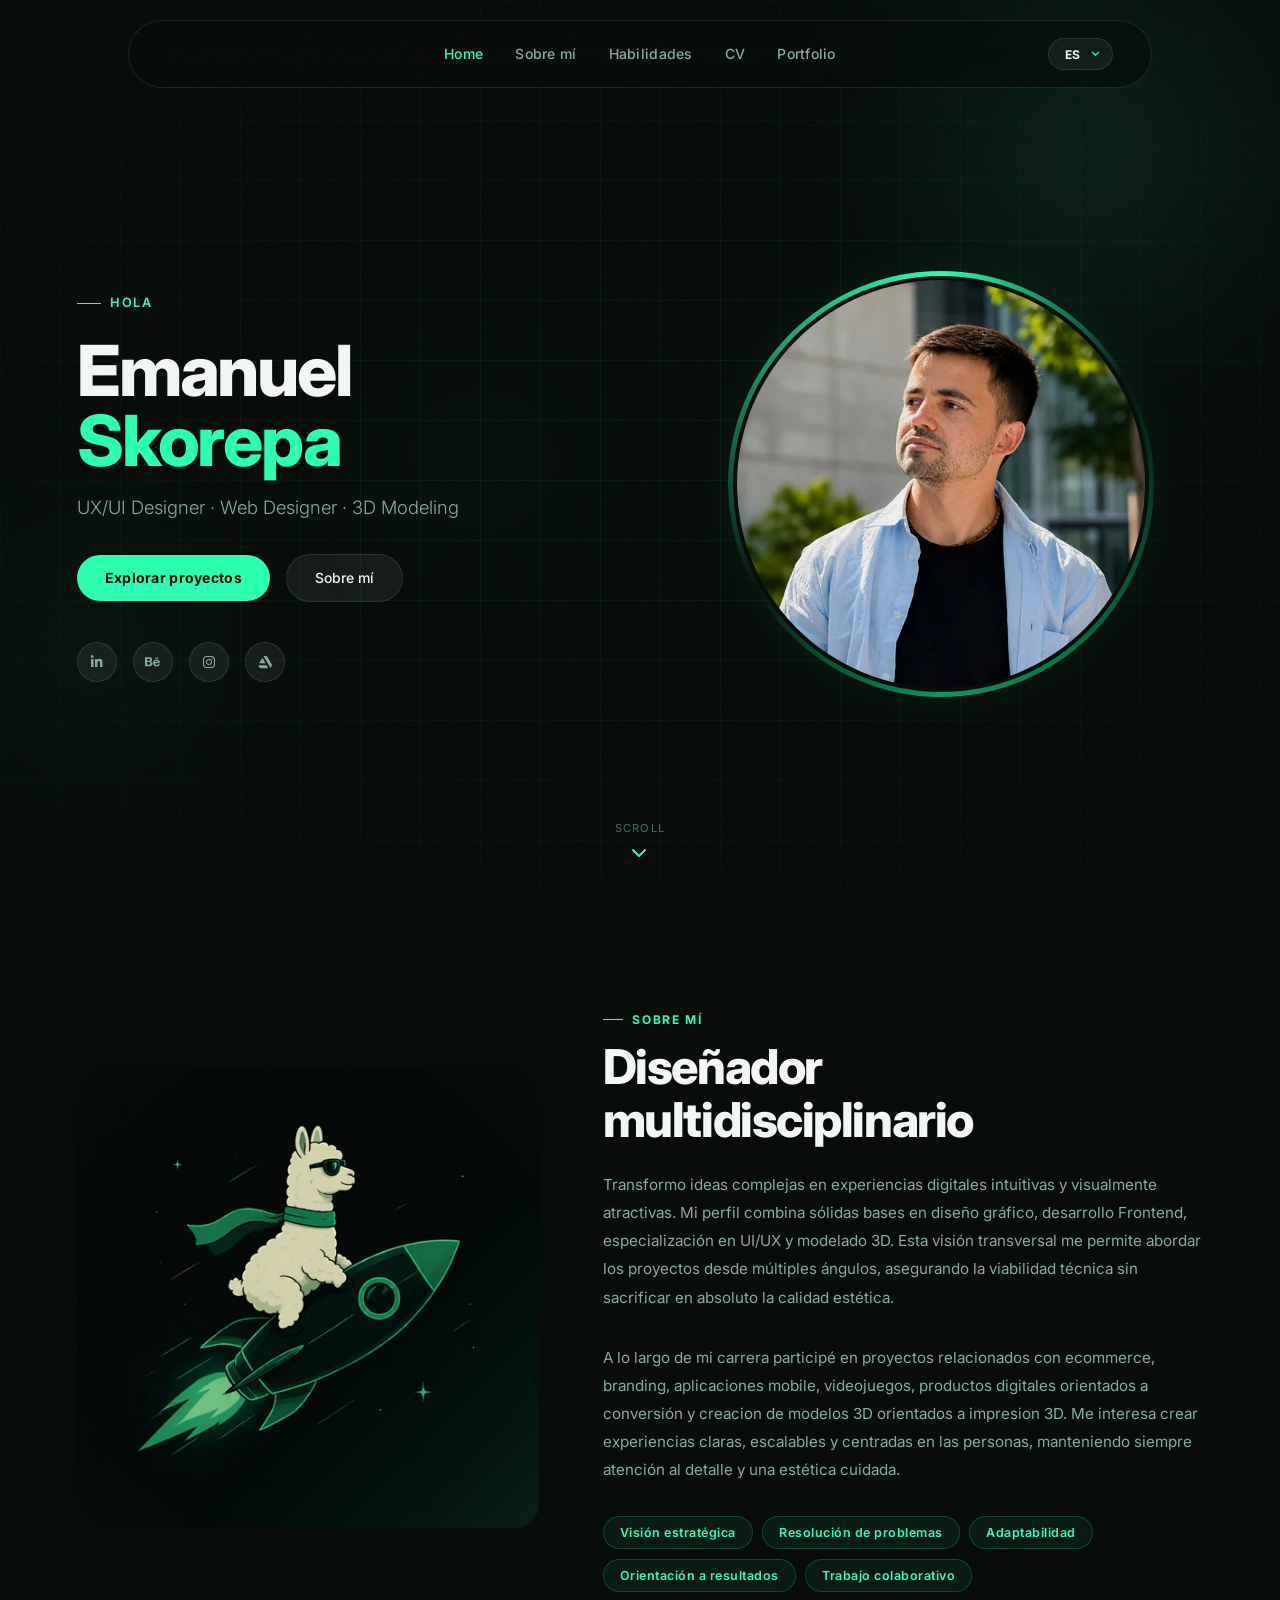
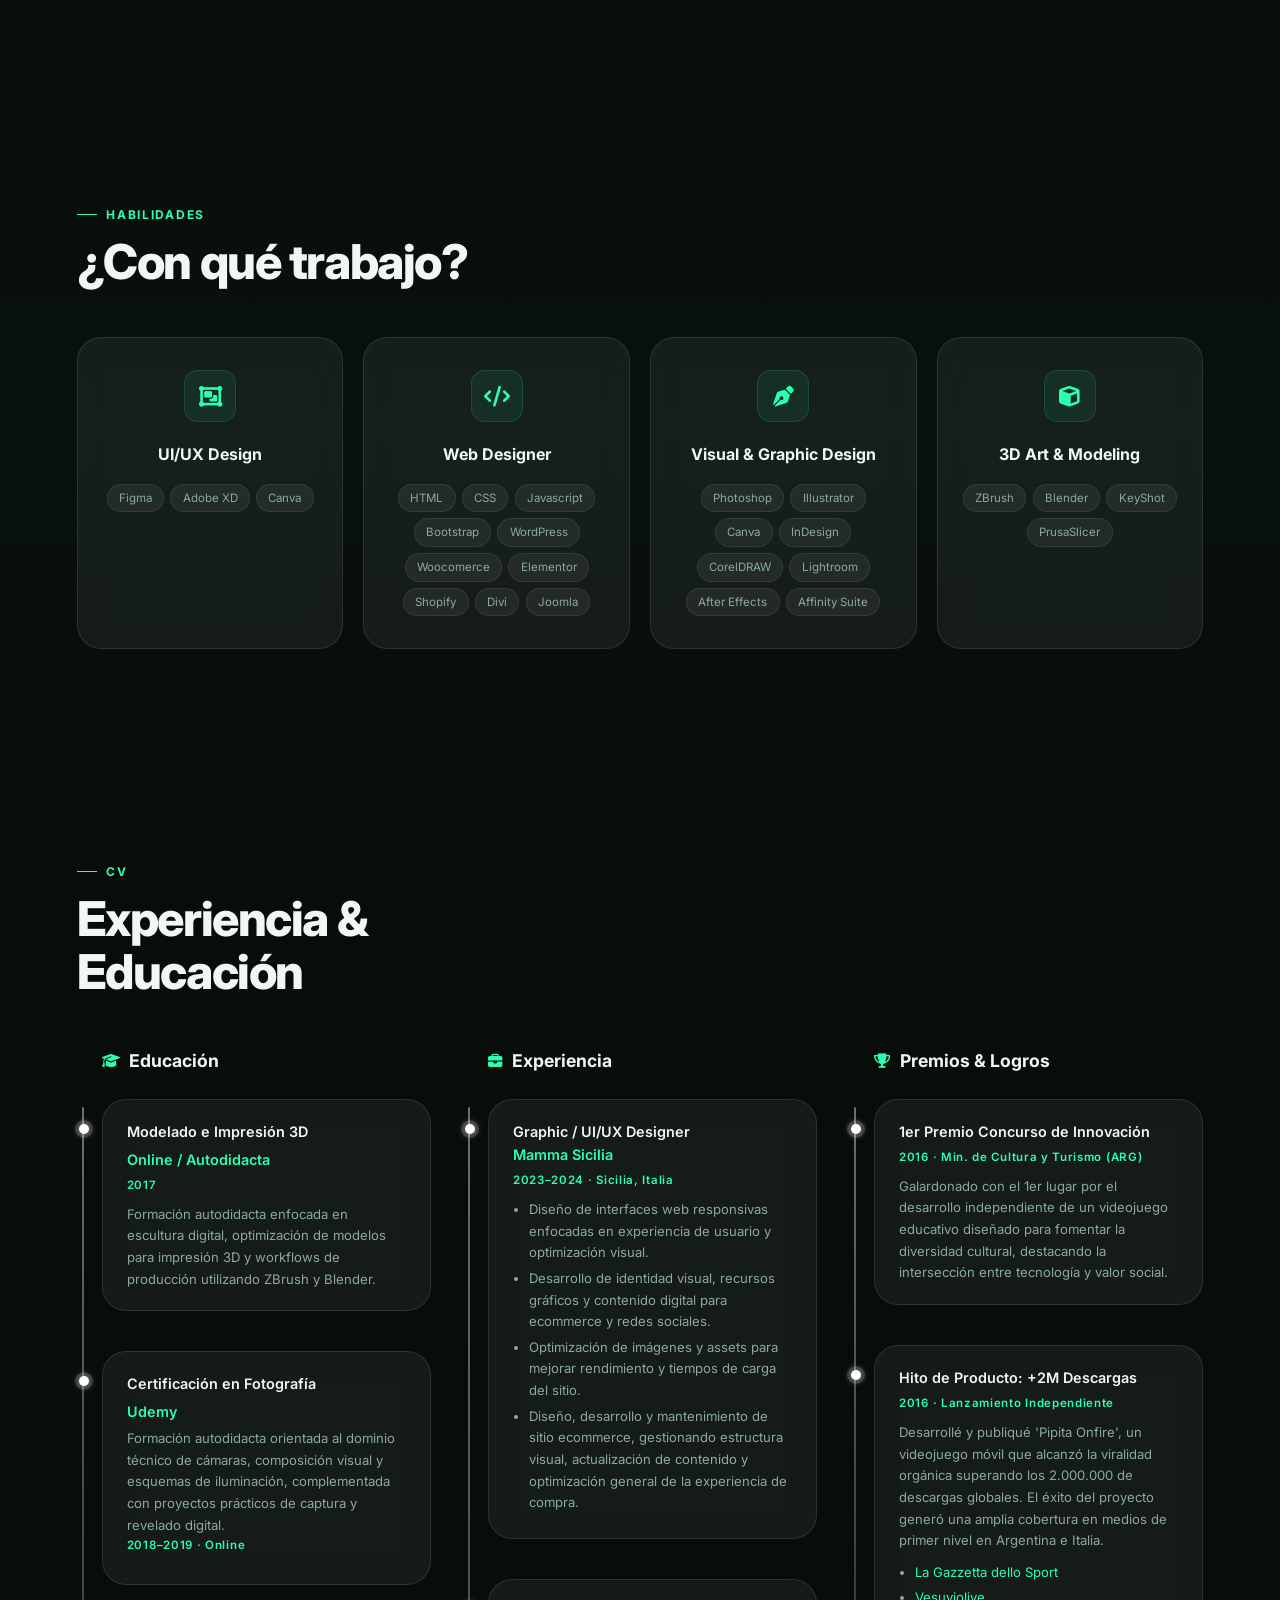
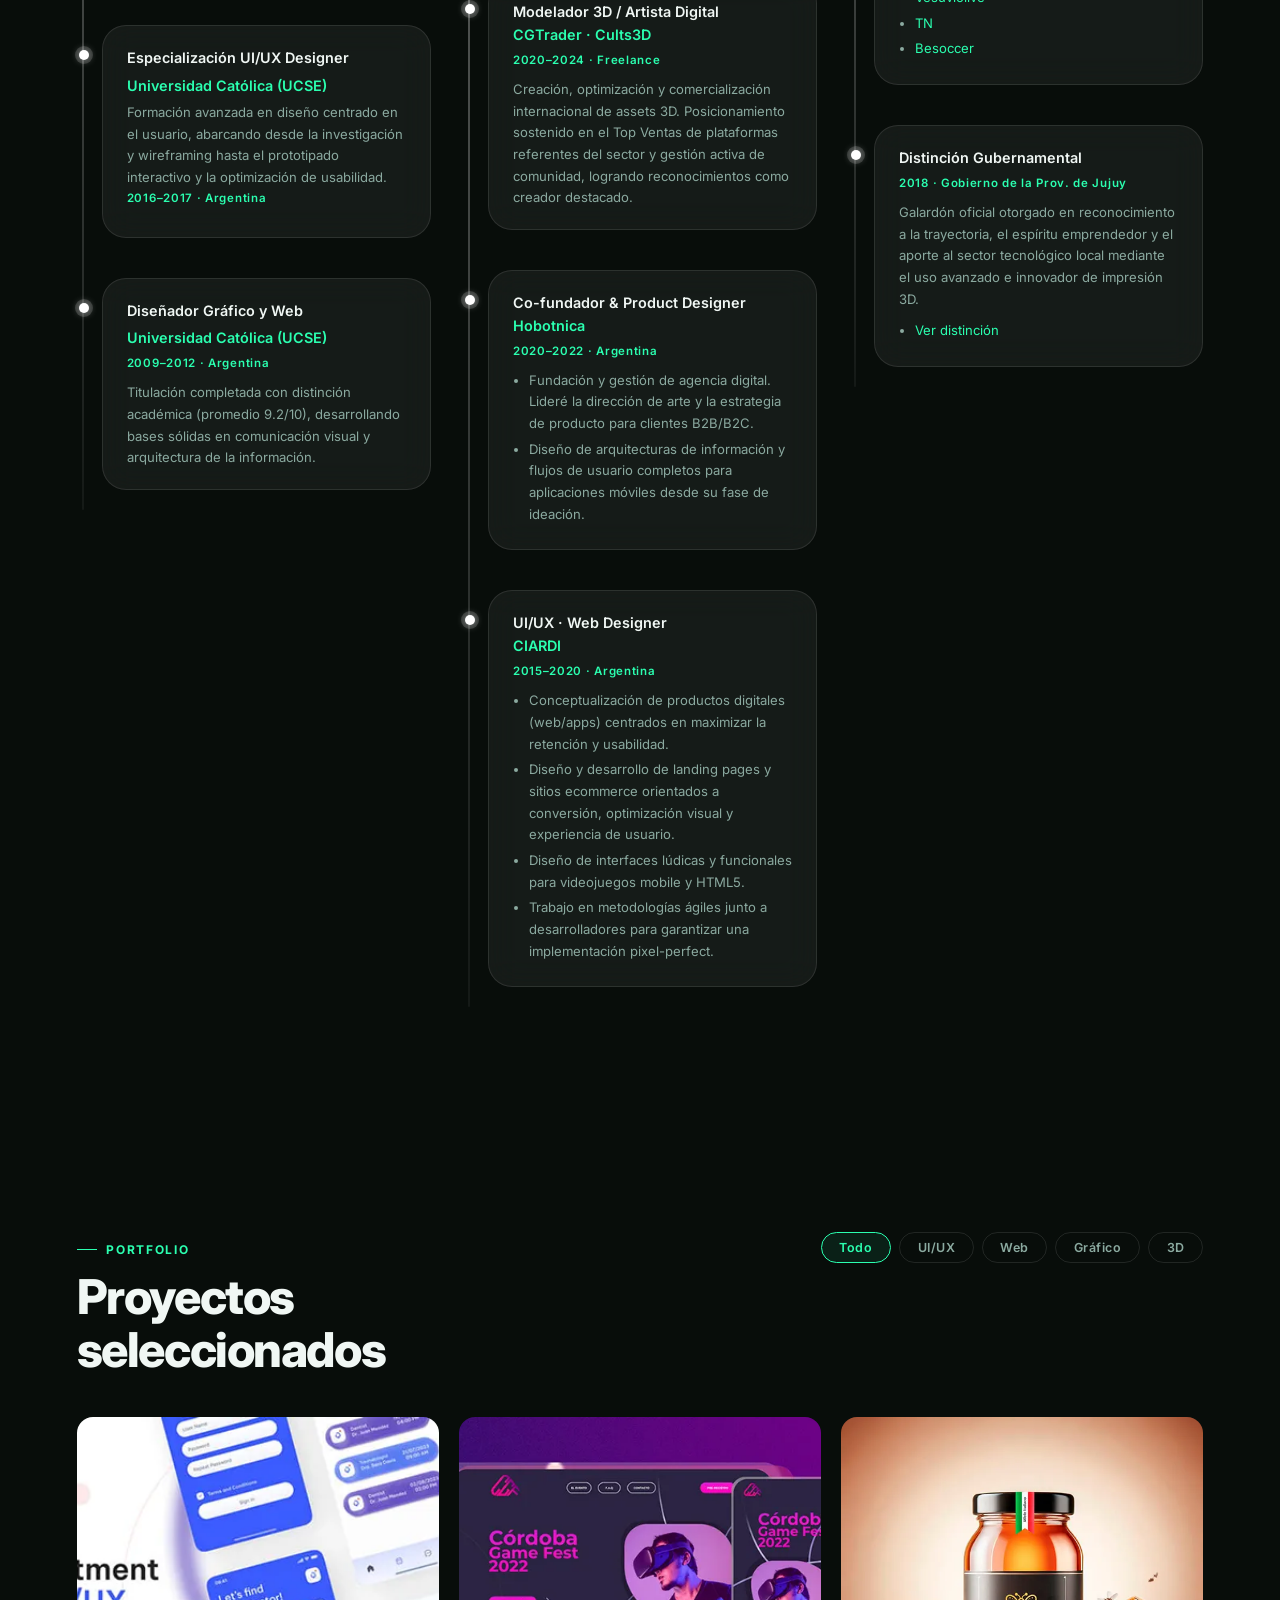
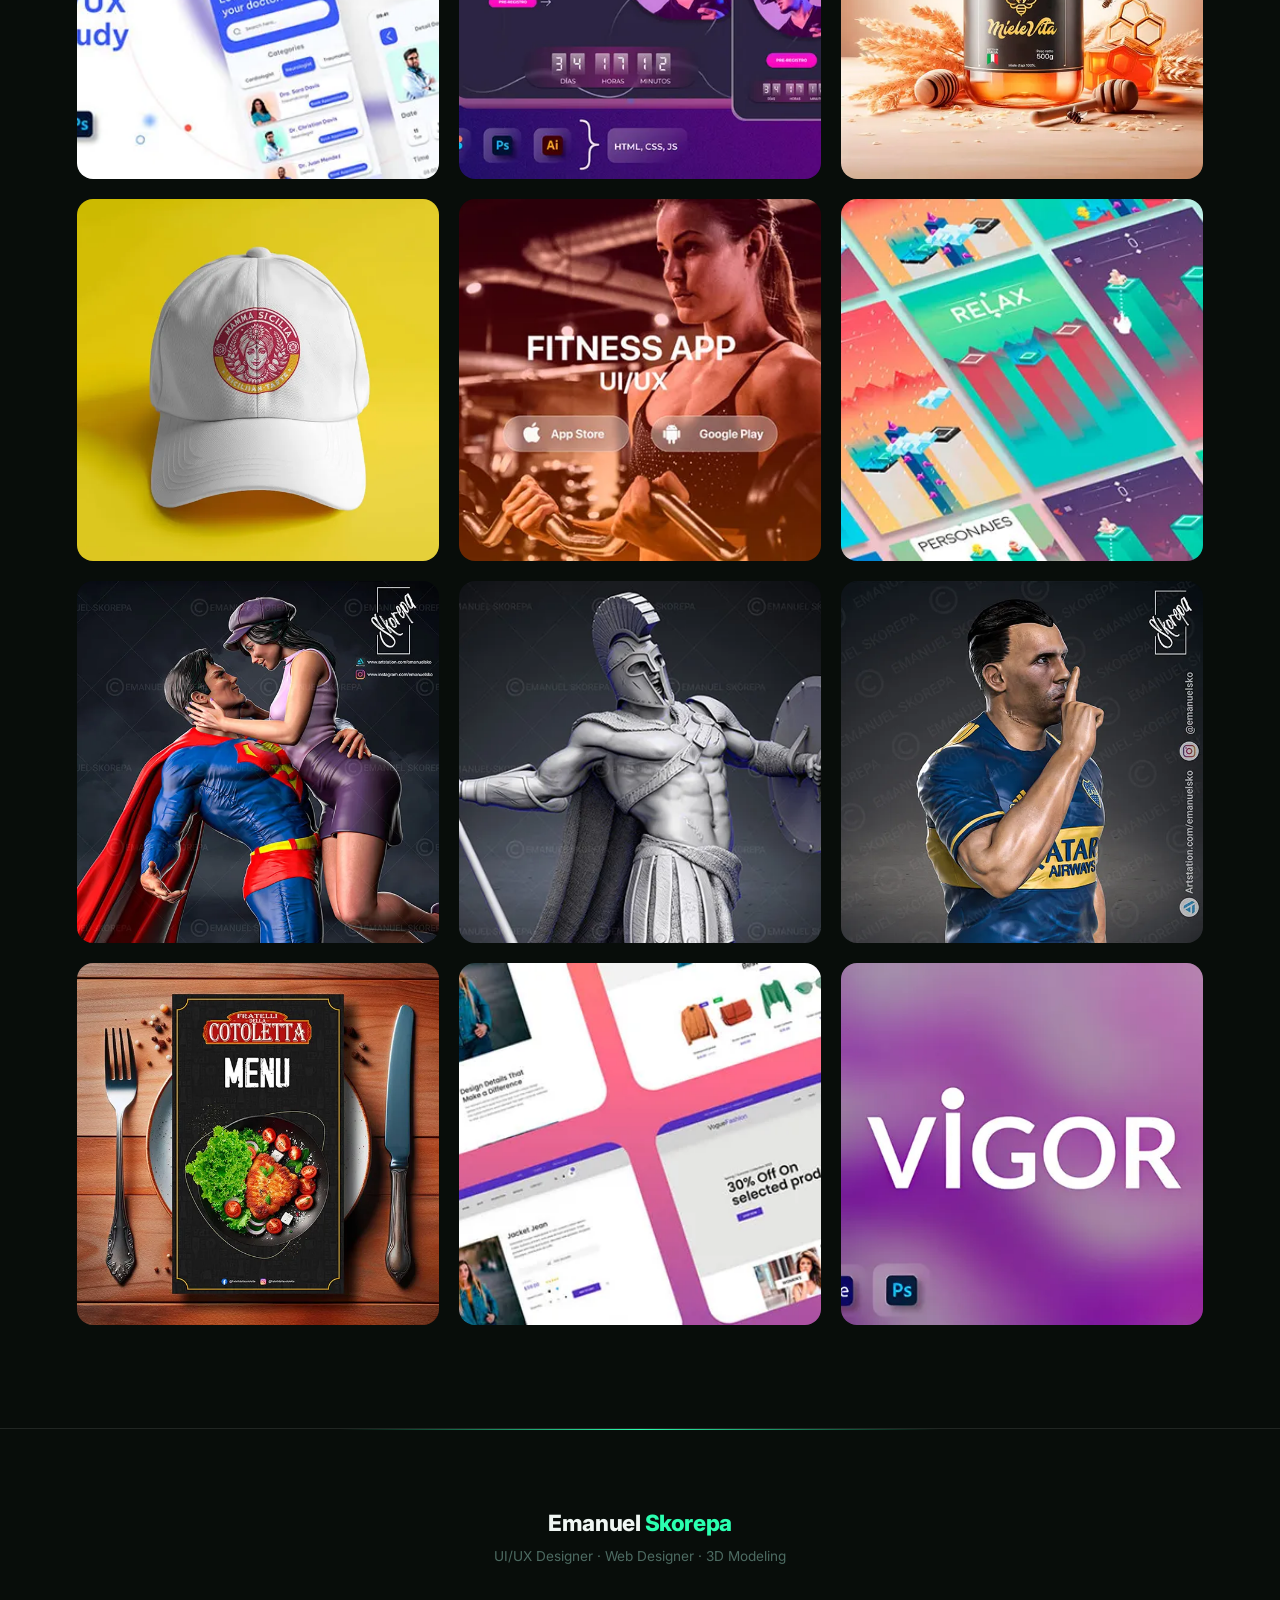
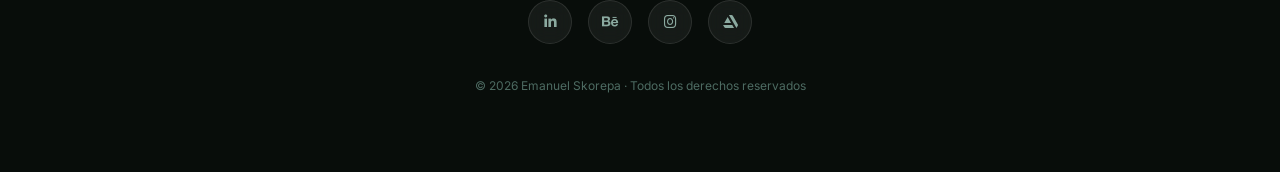
==== commit 6eebfd79: "Update index.html" ====
--- a/es/index.html
+++ b/es/index.html
@@ -43,8 +43,8 @@
   <div class="nav-right">
     <div class="lang-selector">
       <select id="langSelect" onchange="changeLanguage(this.value)" aria-label="Seleccionar Idioma">
-        <option value="en" selected>ES</option>
-        <option value="es">EN</option>
+        <option value="es" selected>ES</option>
+        <option value="en">EN</option>
         <option value="it">IT</option>
       </select>
     </div>
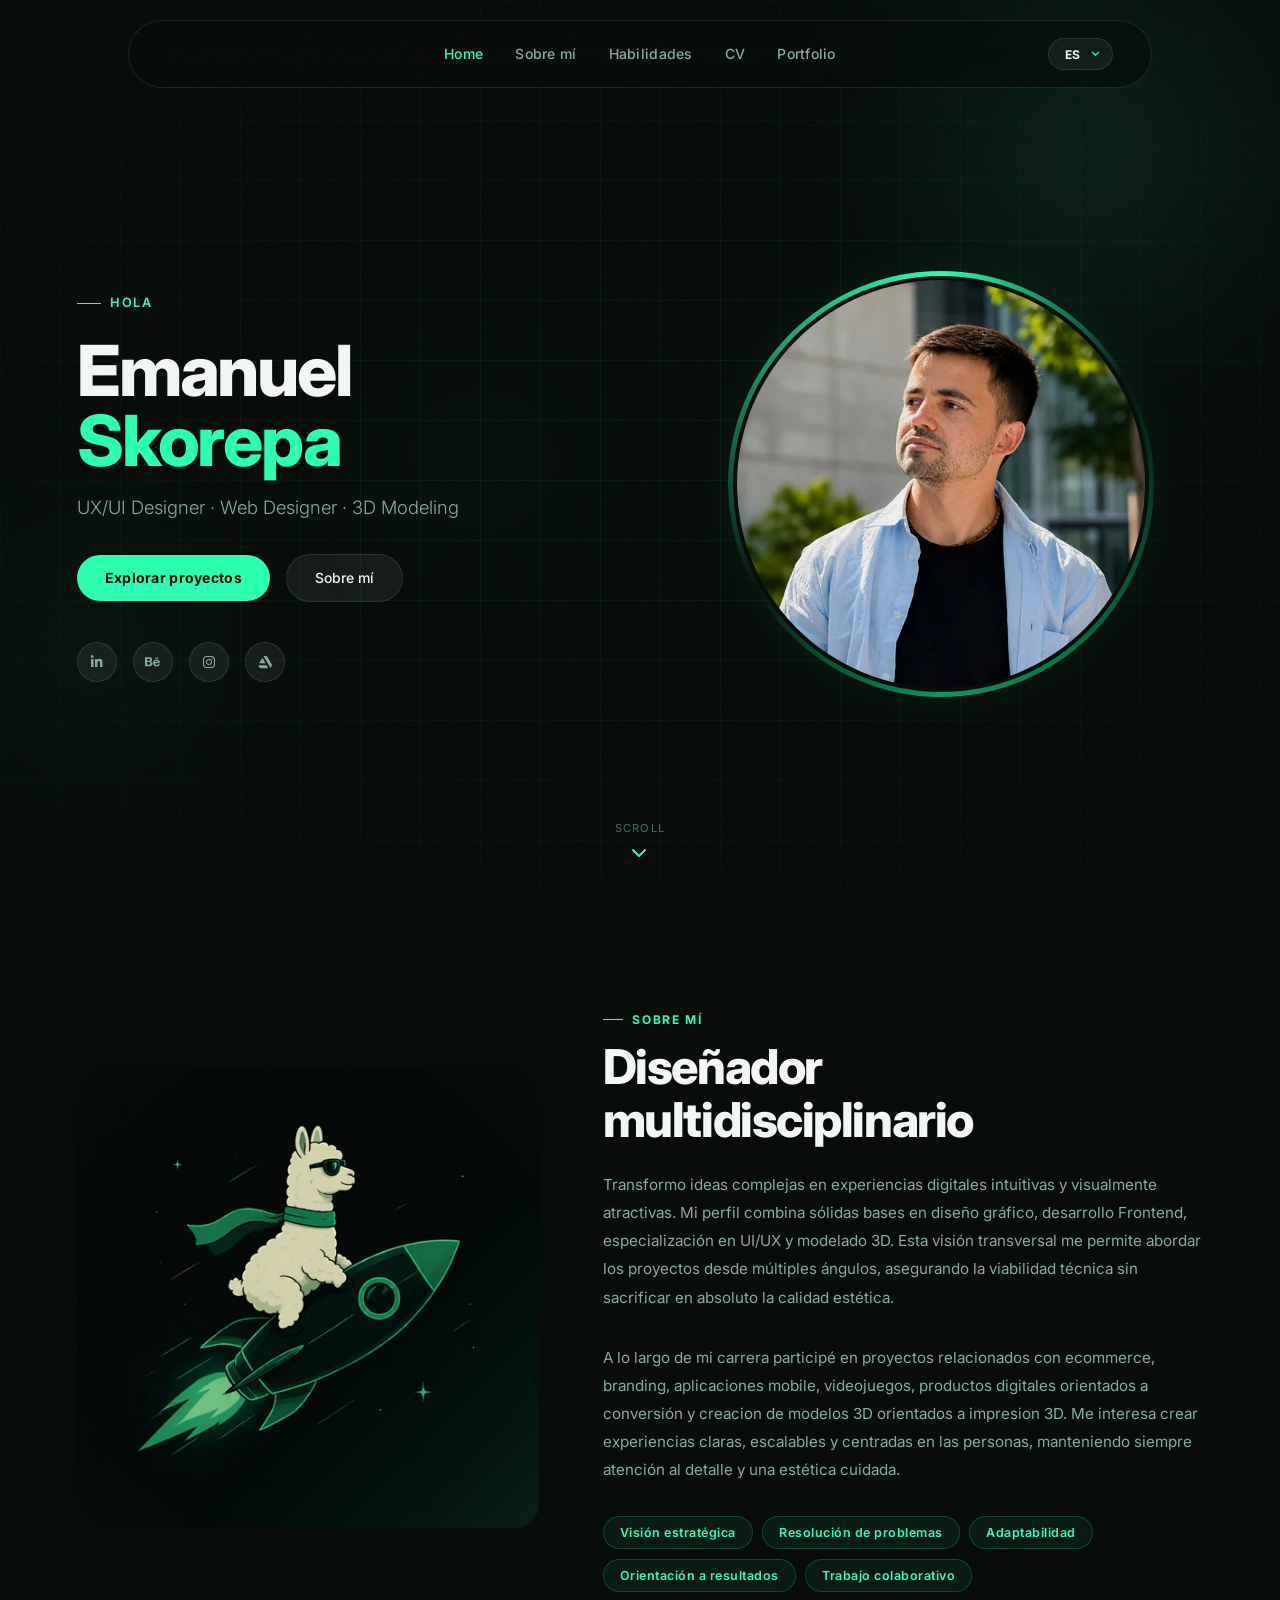
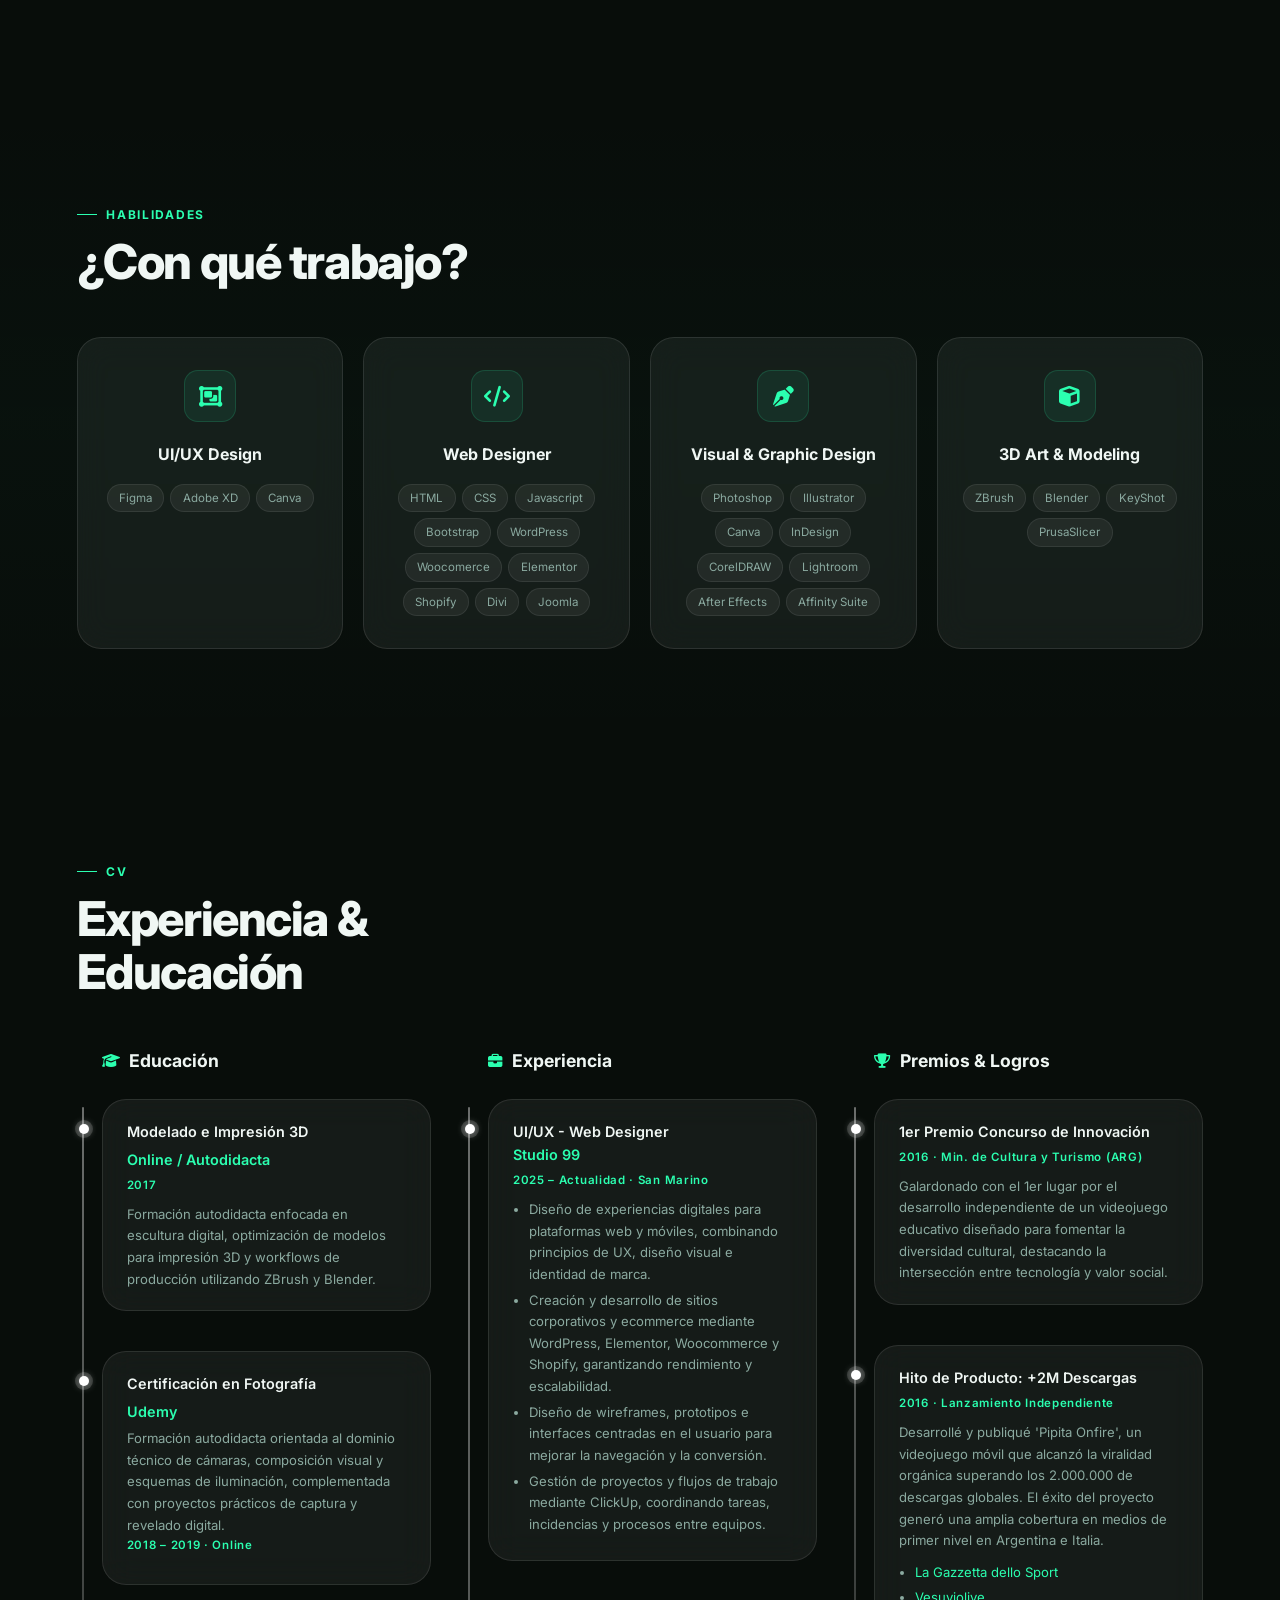
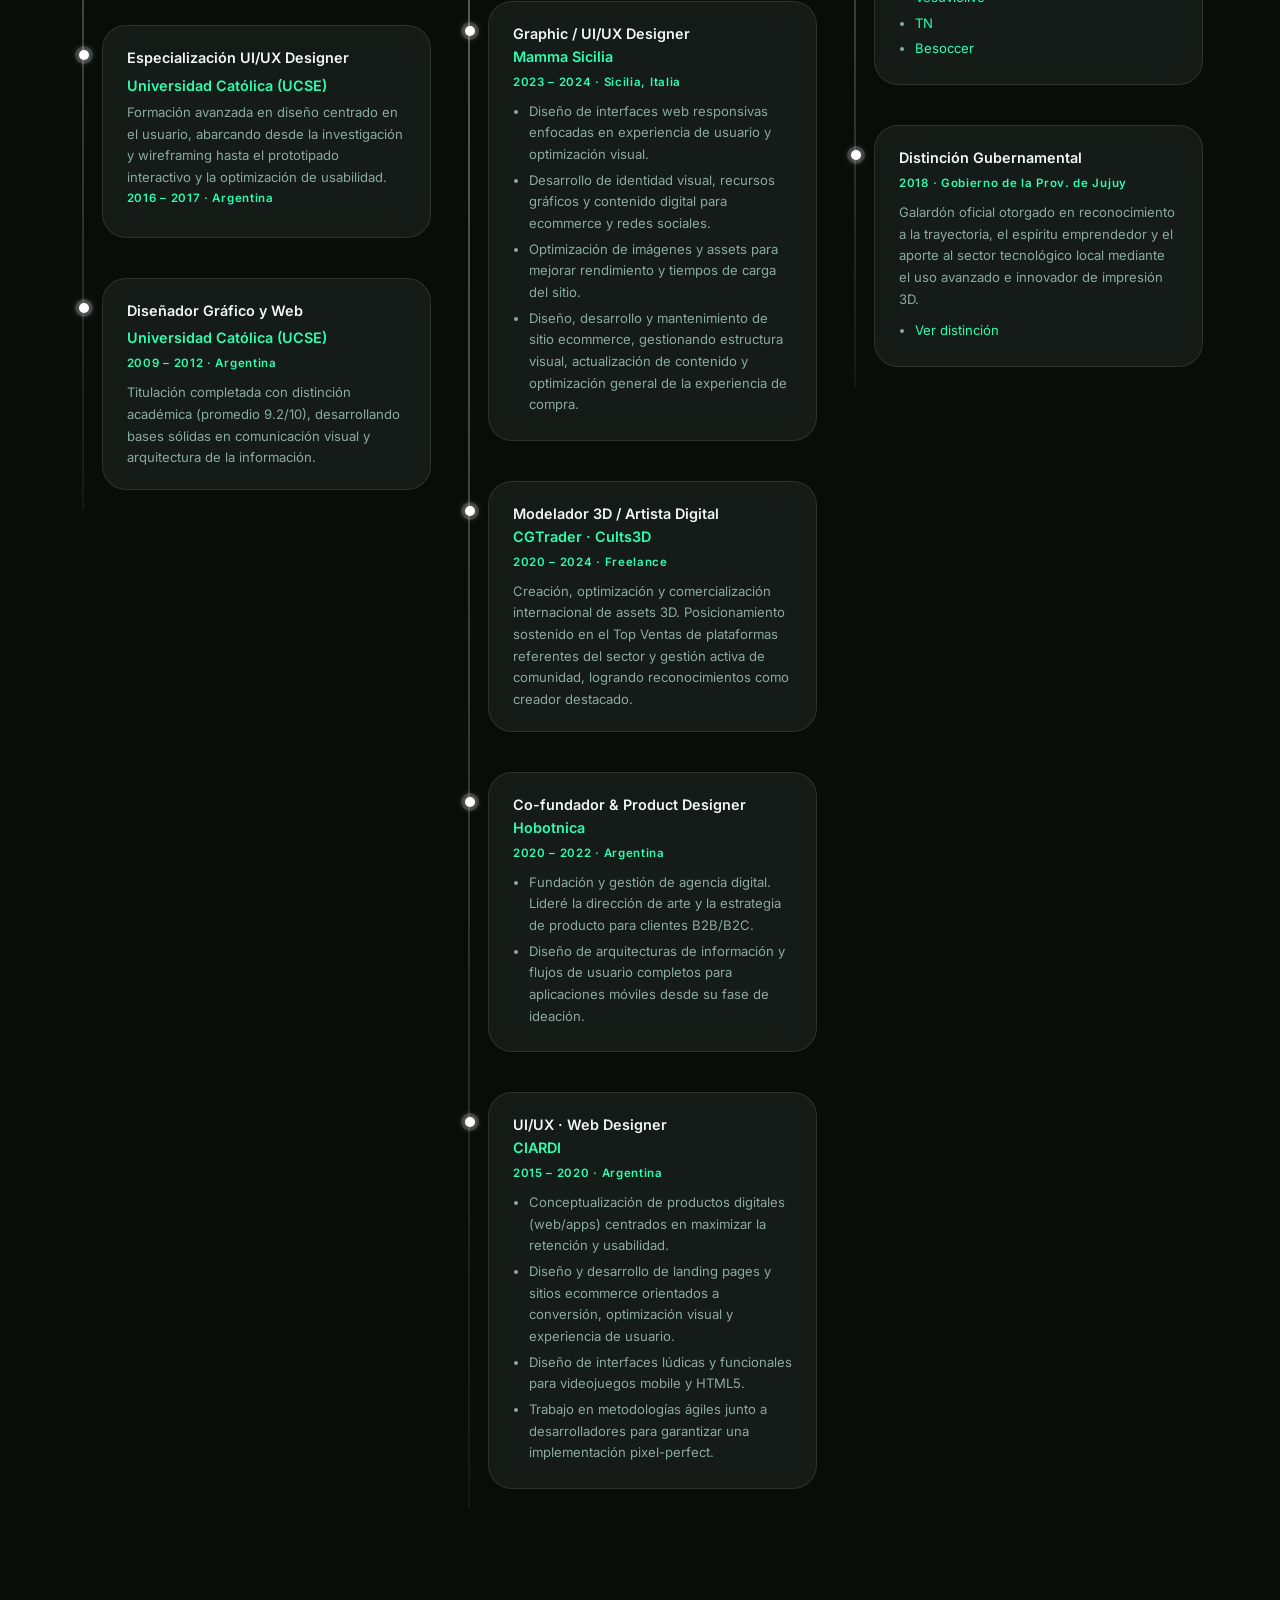
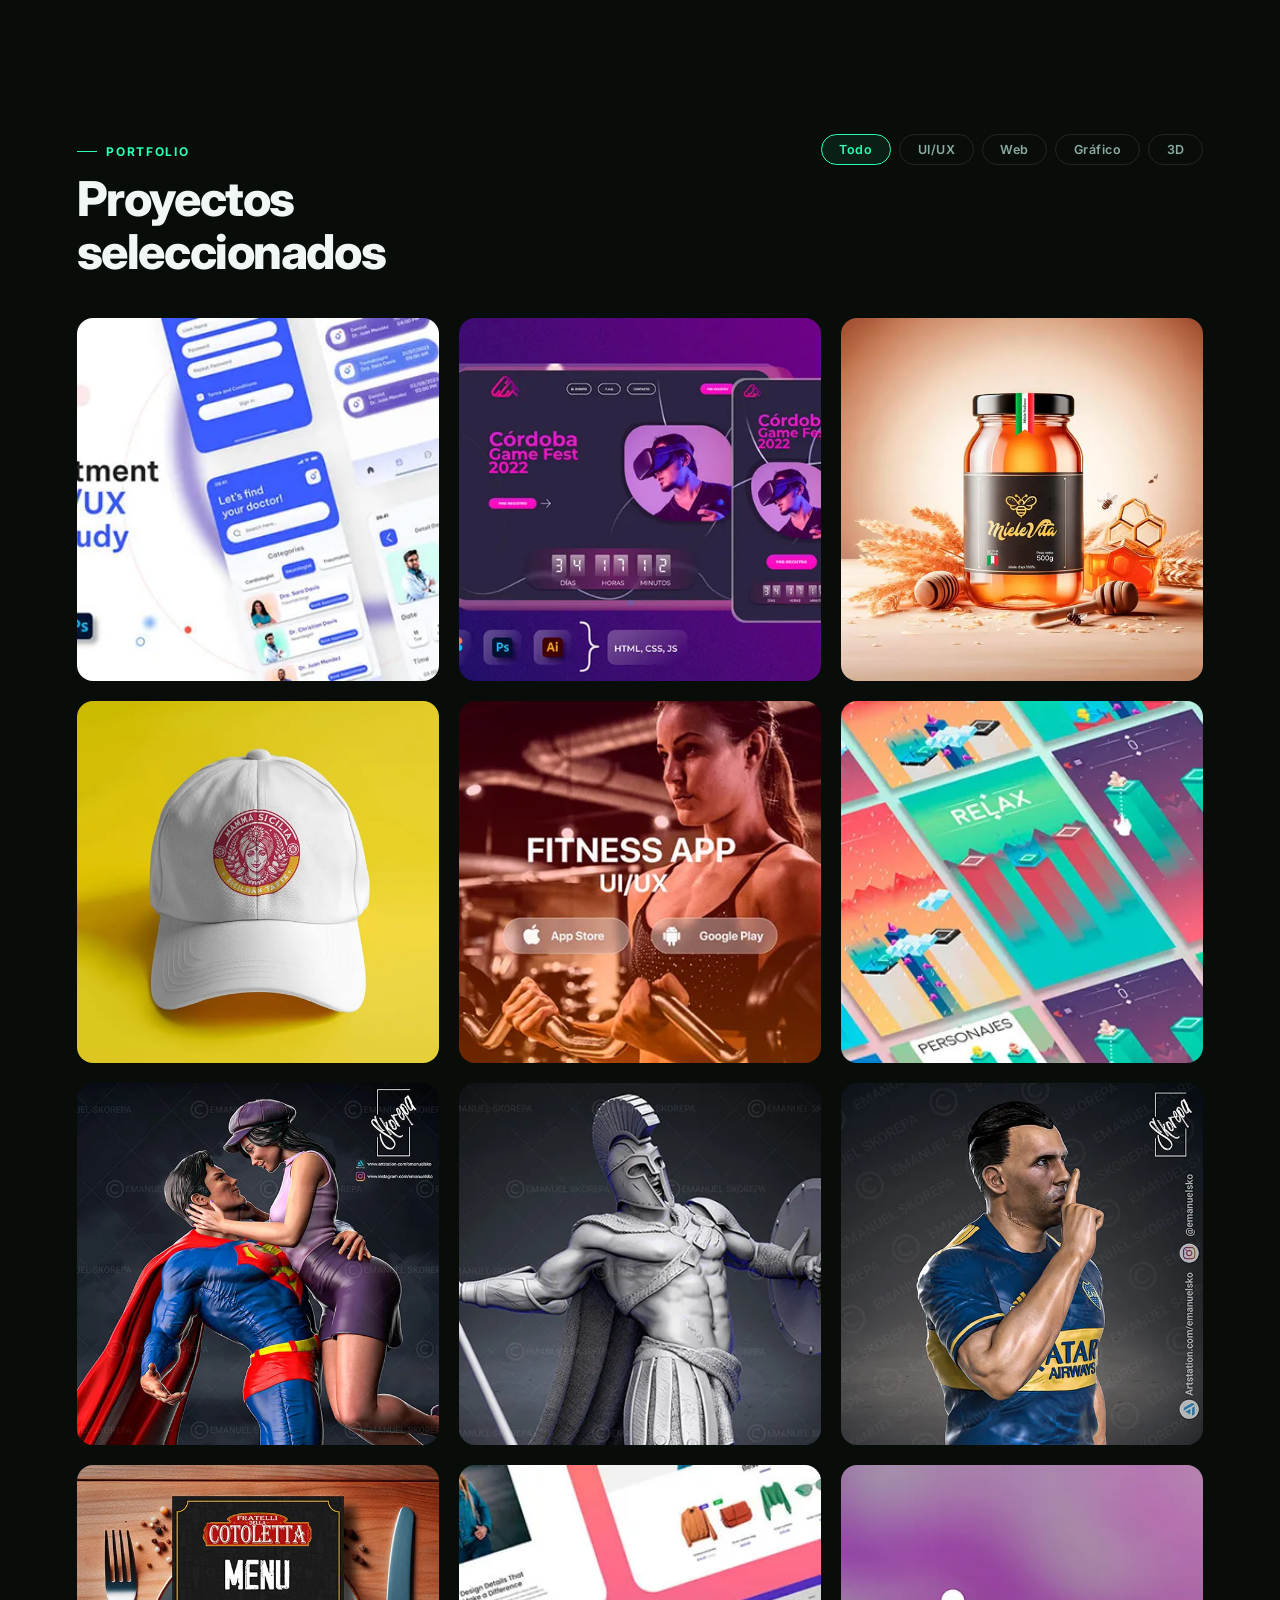
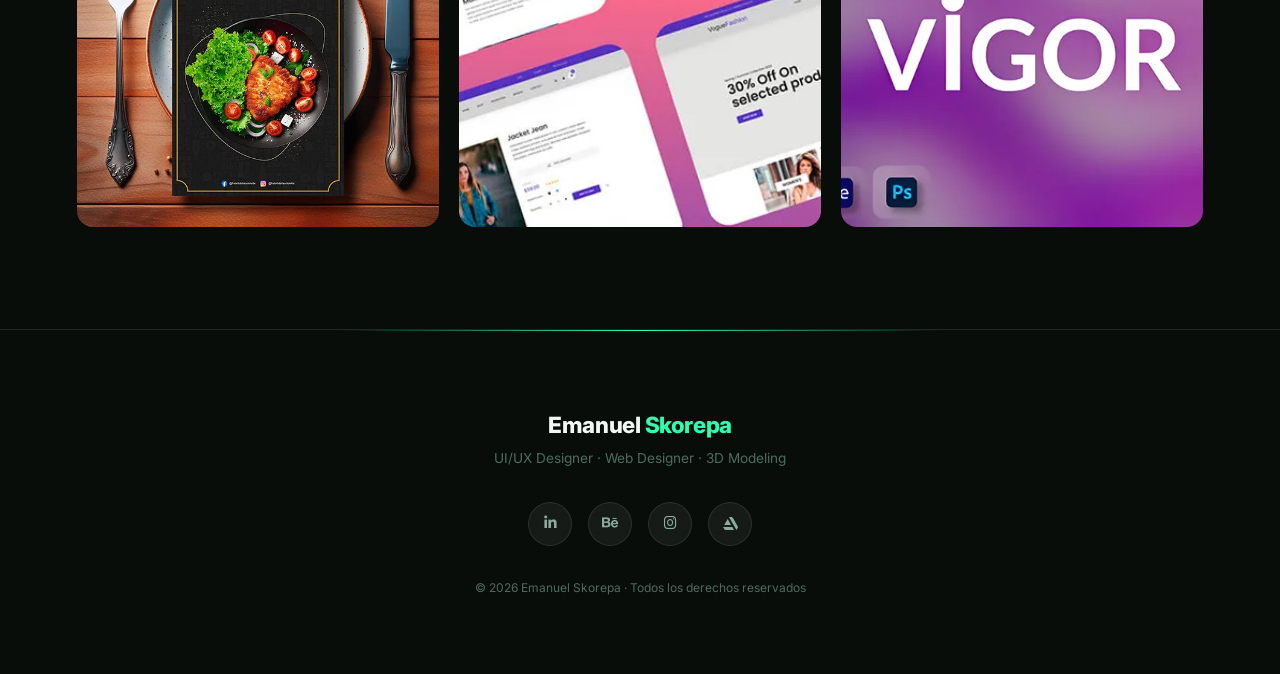
==== commit b0bf532b: "Add files via upload" ====
--- a/es/index.html
+++ b/es/index.html
@@ -204,18 +204,18 @@
           <h4>Certificación en Fotografía</h4>
           <h4><a href="https://www.udemy.com" target="_blank">Udemy</a></h4>
           <p>Formación autodidacta orientada al dominio técnico de cámaras, composición visual y esquemas de iluminación, complementada con proyectos prácticos de captura y revelado digital.</p>
-          <span class="exp-year">2018–2019 · Online</span>
+          <span class="exp-year">2018 – 2019 · Online</span>
         </div>
         <div class="glass-card exp-item">
           <h4>Especialización UI/UX Designer</h4>
           <h4><a href="https://www.ucse.edu.ar/" target="_blank">Universidad Católica (UCSE)</a></h4>
           <p>Formación avanzada en diseño centrado en el usuario, abarcando desde la investigación y wireframing hasta el prototipado interactivo y la optimización de usabilidad.</p>
-          <span class="exp-year">2016–2017 · Argentina</span>
+          <span class="exp-year">2016 – 2017 · Argentina</span>
         </div>
         <div class="glass-card exp-item">
           <h4>Diseñador Gráfico y Web</h4>
           <h4><a href="https://www.ucse.edu.ar/" target="_blank">Universidad Católica (UCSE)</a></h4>
-          <span class="exp-year">2009–2012 · Argentina</span>
+          <span class="exp-year">2009 – 2012 · Argentina</span>
           <p>Titulación completada con distinción académica (promedio 9.2/10), desarrollando bases sólidas en comunicación visual y arquitectura de la información.</p>
         </div>
       </div>
@@ -224,8 +224,18 @@
       <div class="exp-col timeline-col reveal reveal-delay-2">
         <h3><i class="fa-solid fa-briefcase"></i> Experiencia</h3>
         <div class="glass-card exp-item">
+          <h4>UI/UX - Web Designer<br><a>Studio 99</a></h4>
+          <span class="exp-year">2025 – Actualidad · San Marino</span>
+          <ul>
+            <li>Diseño de experiencias digitales para plataformas web y móviles, combinando principios de UX, diseño visual e identidad de marca.</li>
+            <li>Creación y desarrollo de sitios corporativos y ecommerce mediante WordPress, Elementor, Woocommerce y Shopify, garantizando rendimiento y escalabilidad.</li>
+            <li>Diseño de wireframes, prototipos e interfaces centradas en el usuario para mejorar la navegación y la conversión.</li>
+            <li>Gestión de proyectos y flujos de trabajo mediante ClickUp, coordinando tareas, incidencias y procesos entre equipos.</li>
+          </ul>
+        </div>
+        <div class="glass-card exp-item">
           <h4>Graphic / UI/UX Designer<br><a>Mamma Sicilia</a></h4>
-          <span class="exp-year">2023–2024 · Sicilia, Italia</span>
+          <span class="exp-year">2023 – 2024 · Sicilia, Italia</span>
           <ul>
             <li> Diseño de interfaces web responsivas enfocadas en experiencia de usuario y optimización visual.</li>
             <li>Desarrollo de identidad visual, recursos gráficos y contenido digital para ecommerce y redes sociales.</li>
@@ -235,12 +245,12 @@
         </div>
         <div class="glass-card exp-item">
           <h4>Modelador 3D / Artista Digital<br><a>CGTrader · Cults3D</a></h4>
-          <span class="exp-year">2020–2024 · Freelance</span>
+          <span class="exp-year">2020 – 2024 · Freelance</span>
           <p>Creación, optimización y comercialización internacional de assets 3D. Posicionamiento sostenido en el Top Ventas de plataformas referentes del sector y gestión activa de comunidad, logrando reconocimientos como creador destacado.</p>
         </div>
         <div class="glass-card exp-item">
           <h4>Co-fundador & Product Designer<br><a>Hobotnica</a></h4>
-          <span class="exp-year">2020–2022 · Argentina</span>
+          <span class="exp-year">2020 – 2022 · Argentina</span>
           <ul>
             <li>Fundación y gestión de agencia digital. Lideré la dirección de arte y la estrategia de producto para clientes B2B/B2C.</li>
             <li>Diseño de arquitecturas de información y flujos de usuario completos para aplicaciones móviles desde su fase de ideación.</li>
@@ -248,7 +258,7 @@
         </div>
         <div class="glass-card exp-item">
           <h4>UI/UX · Web Designer<br><a>CIARDI</a></h4>
-          <span class="exp-year">2015–2020 · Argentina</span>
+          <span class="exp-year">2015 – 2020 · Argentina</span>
           <ul>
             <li>Conceptualización de productos digitales (web/apps) centrados en maximizar la retención y usabilidad.</li>
             <li>Diseño y desarrollo de landing pages y sitios ecommerce orientados a conversión, optimización visual y experiencia de usuario.</li>
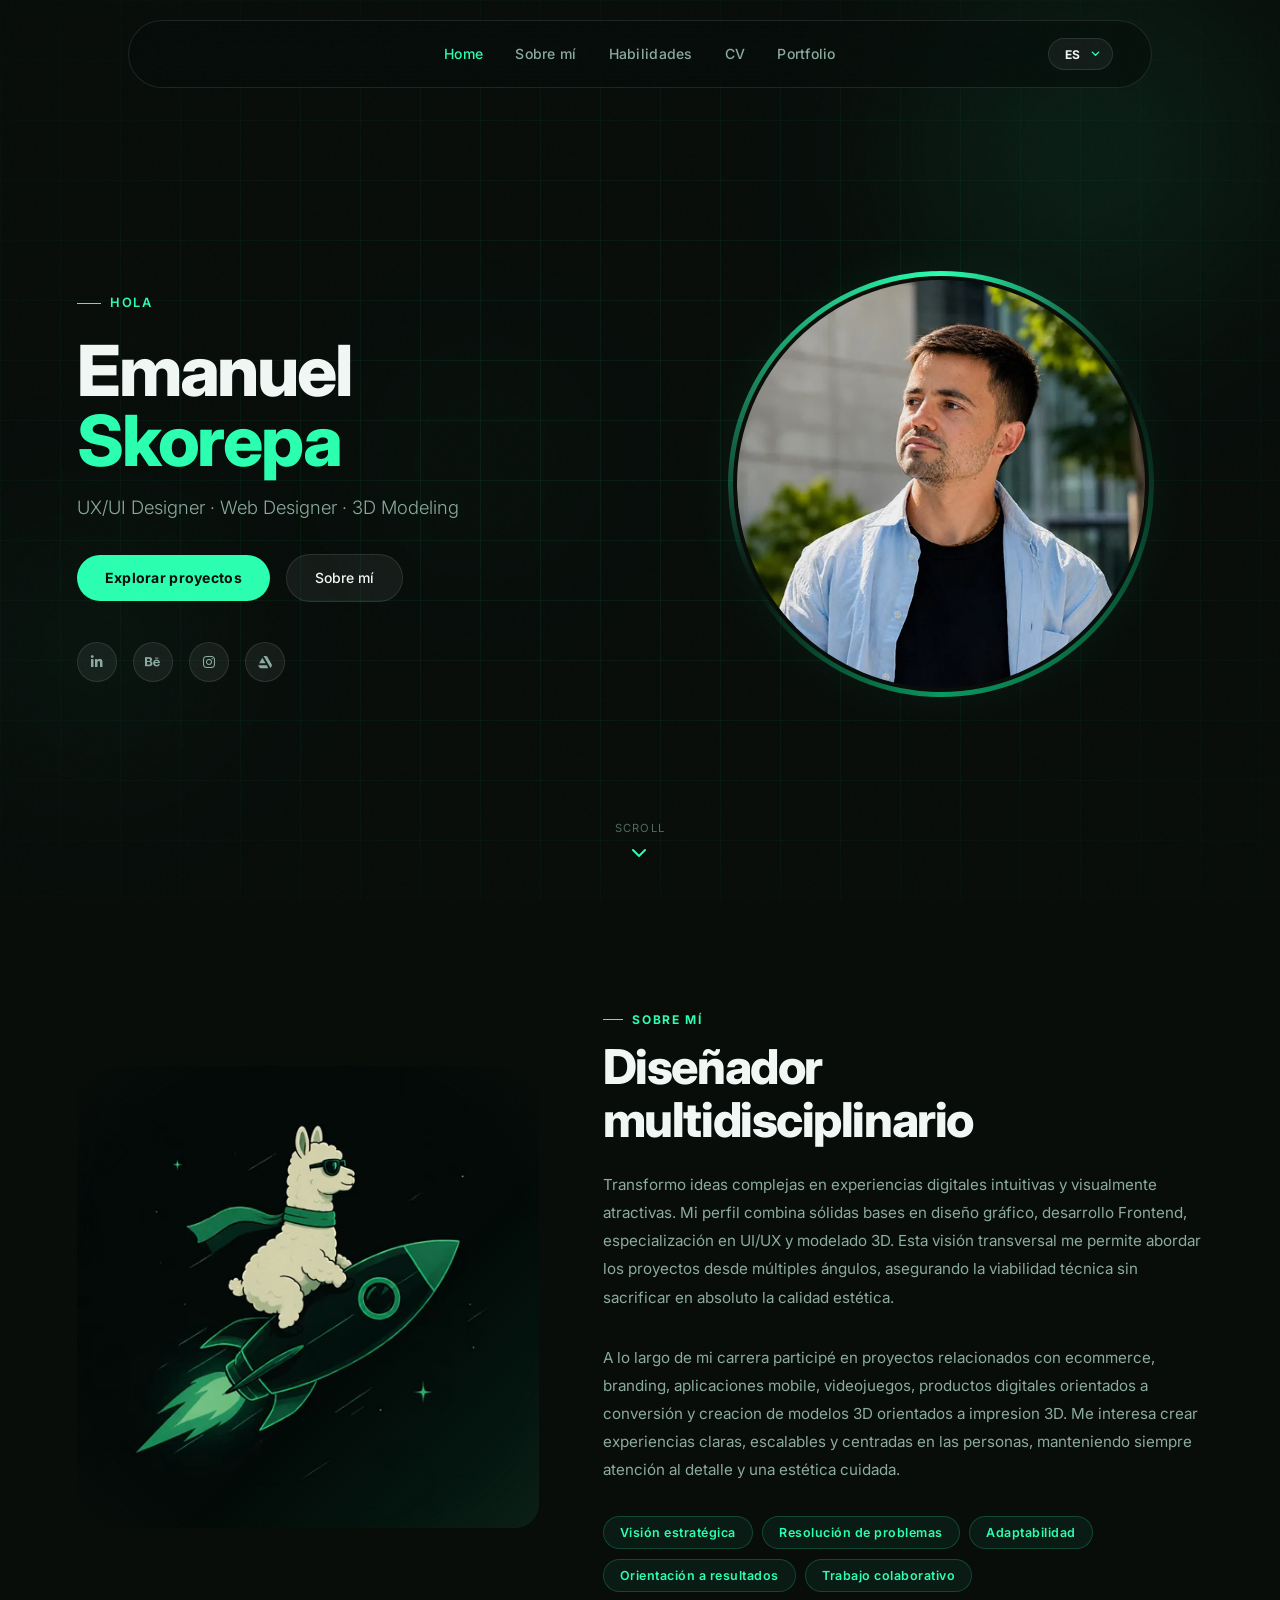
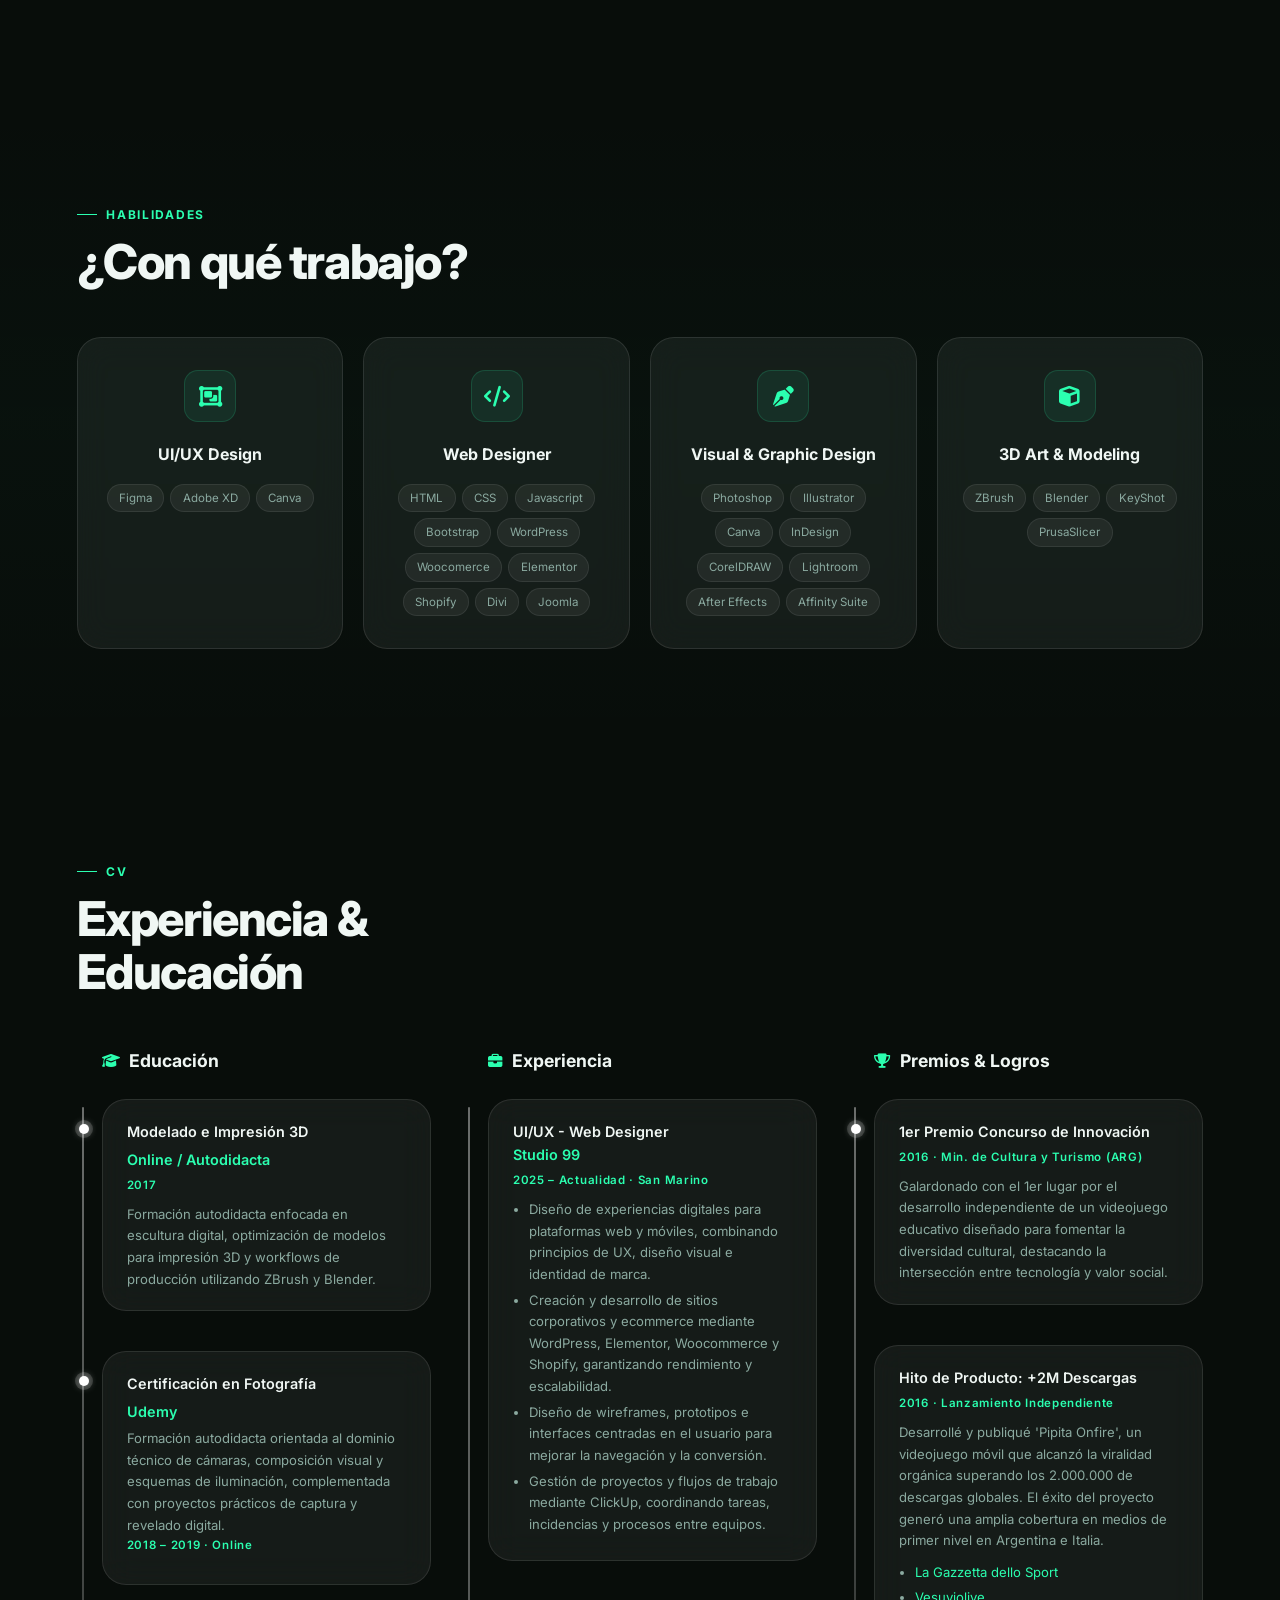
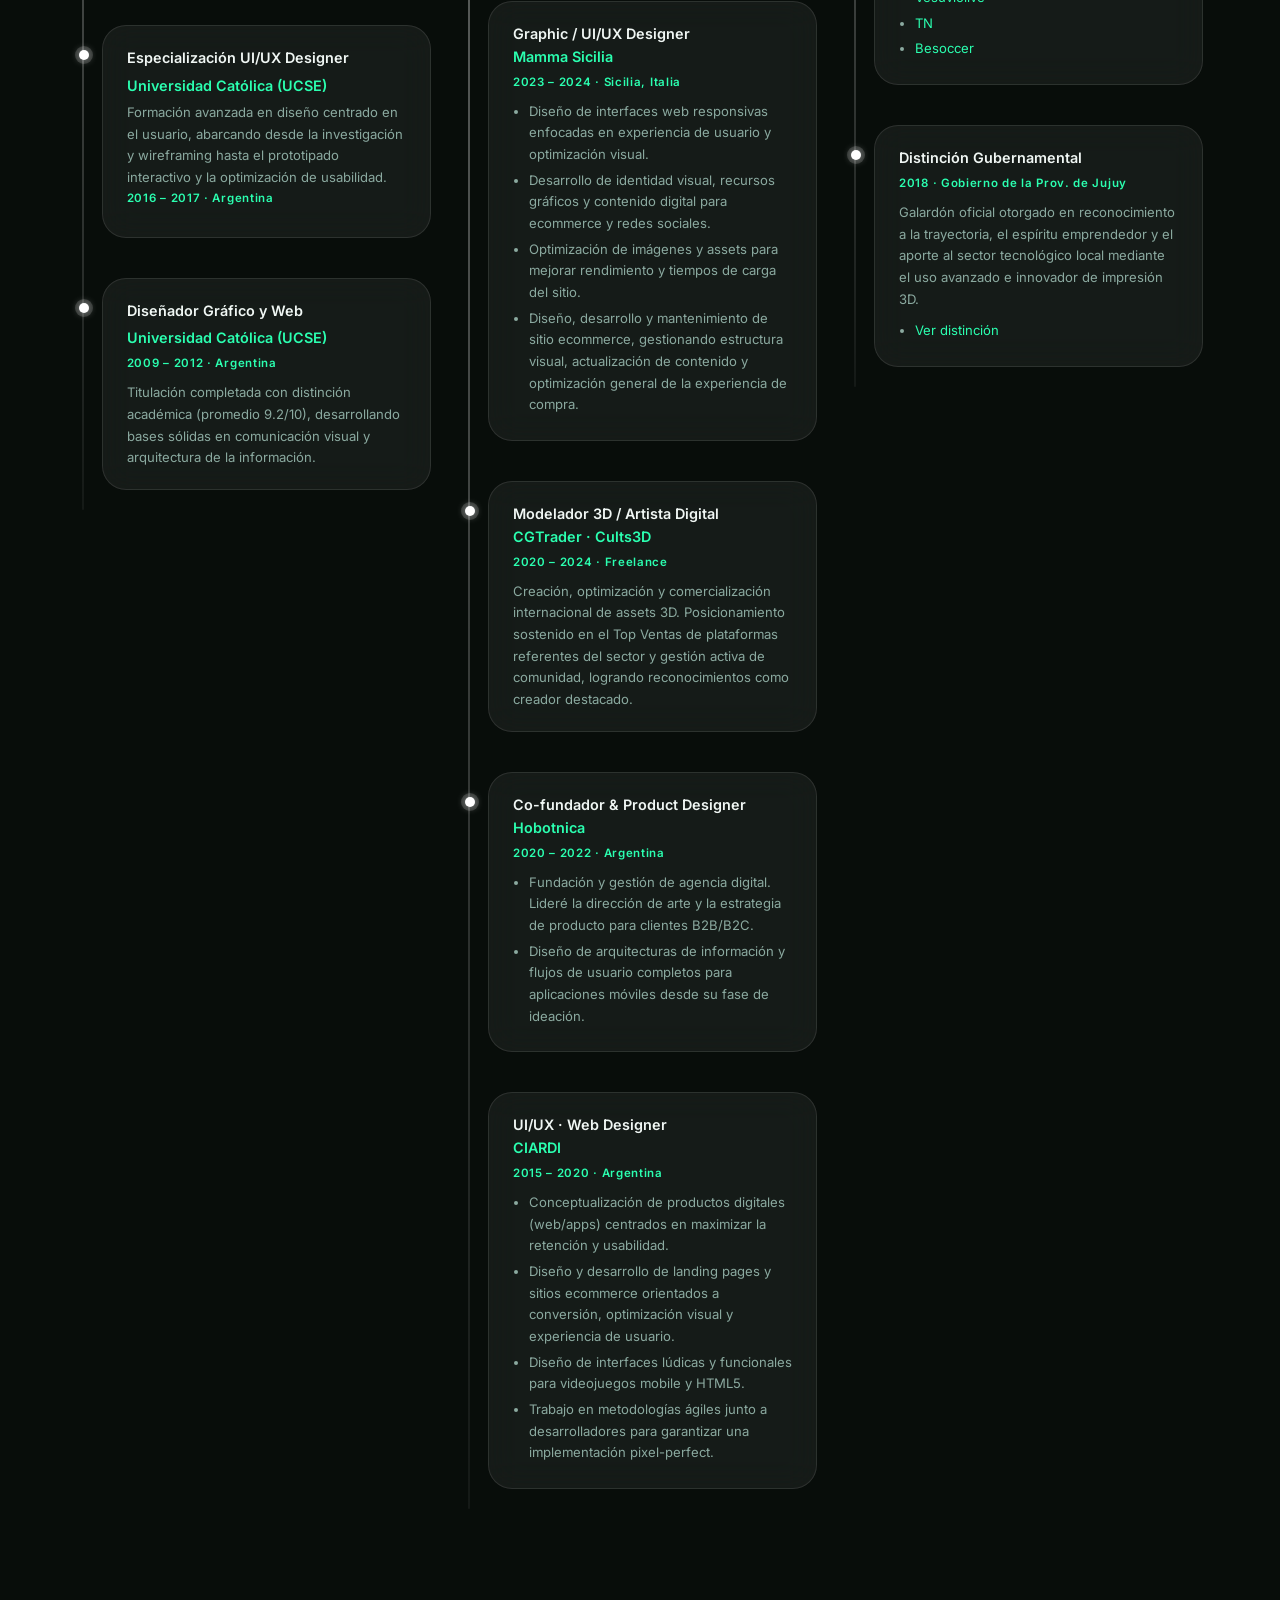
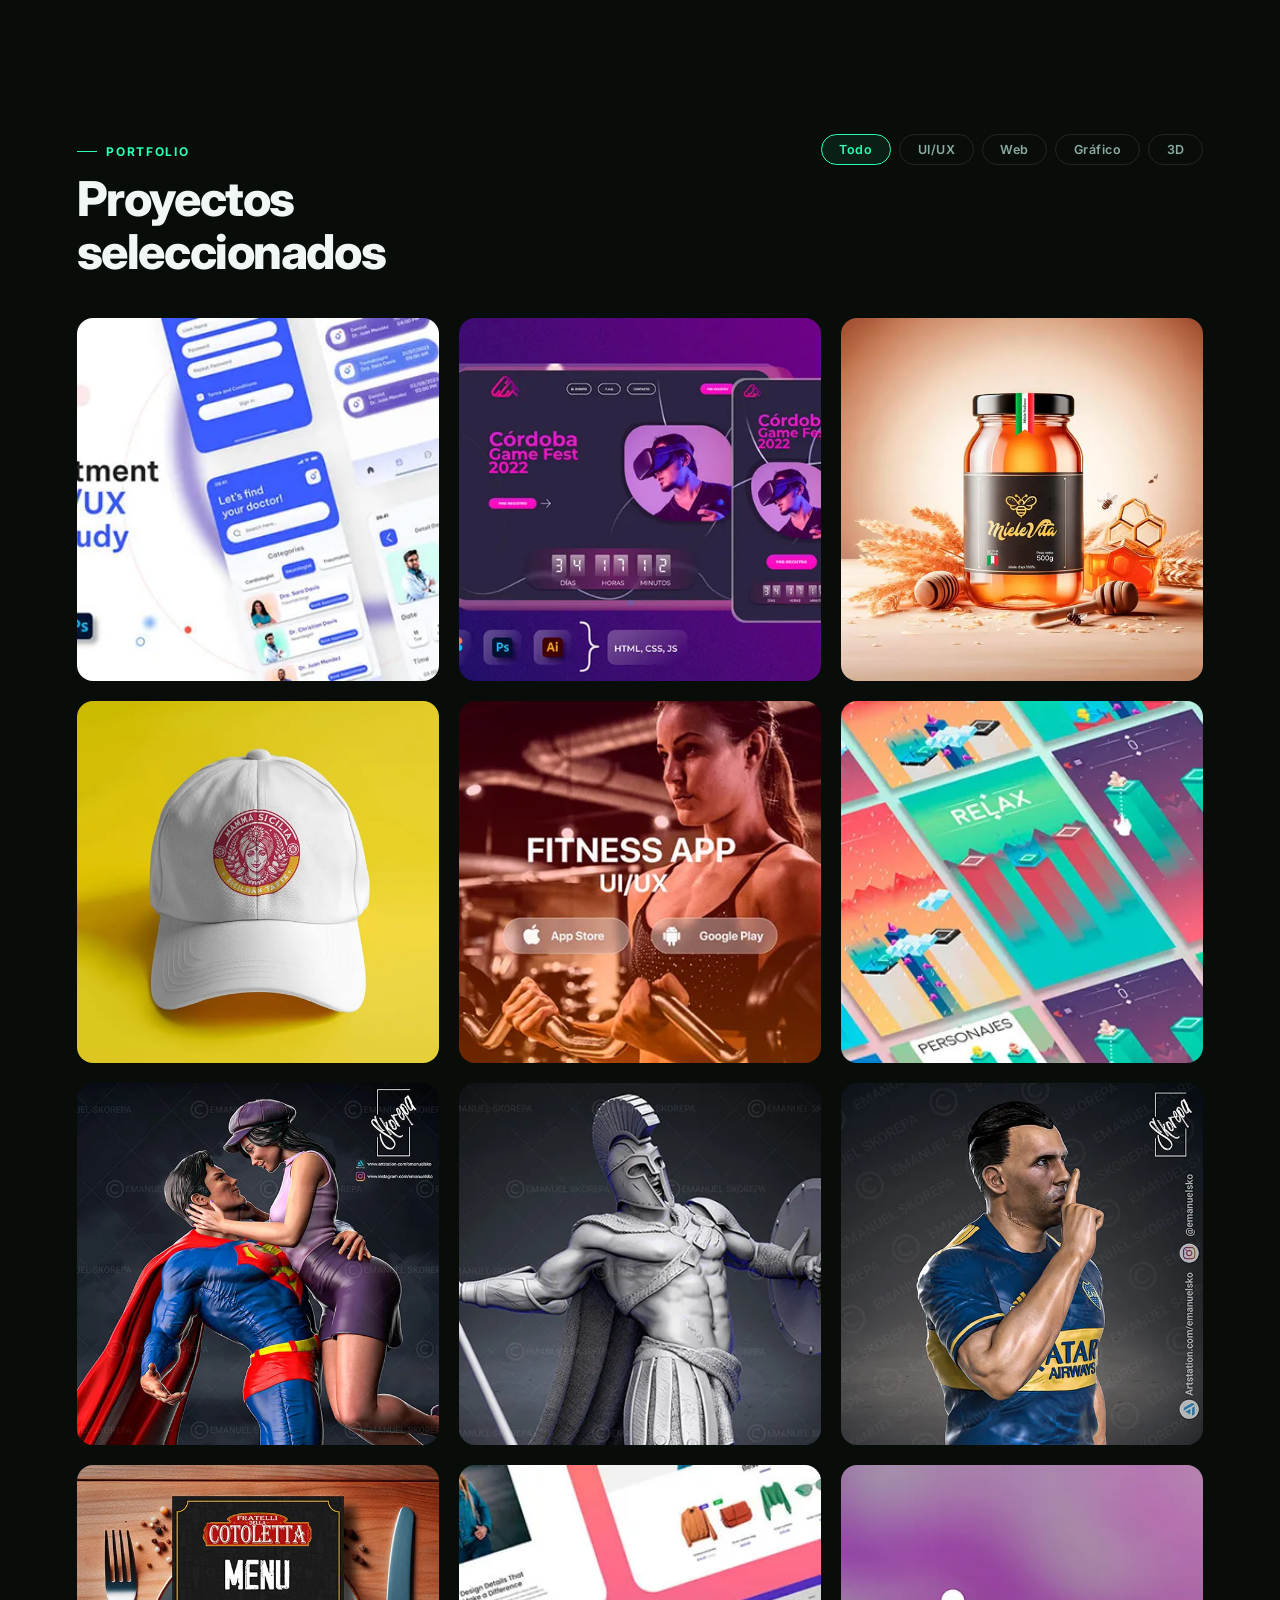
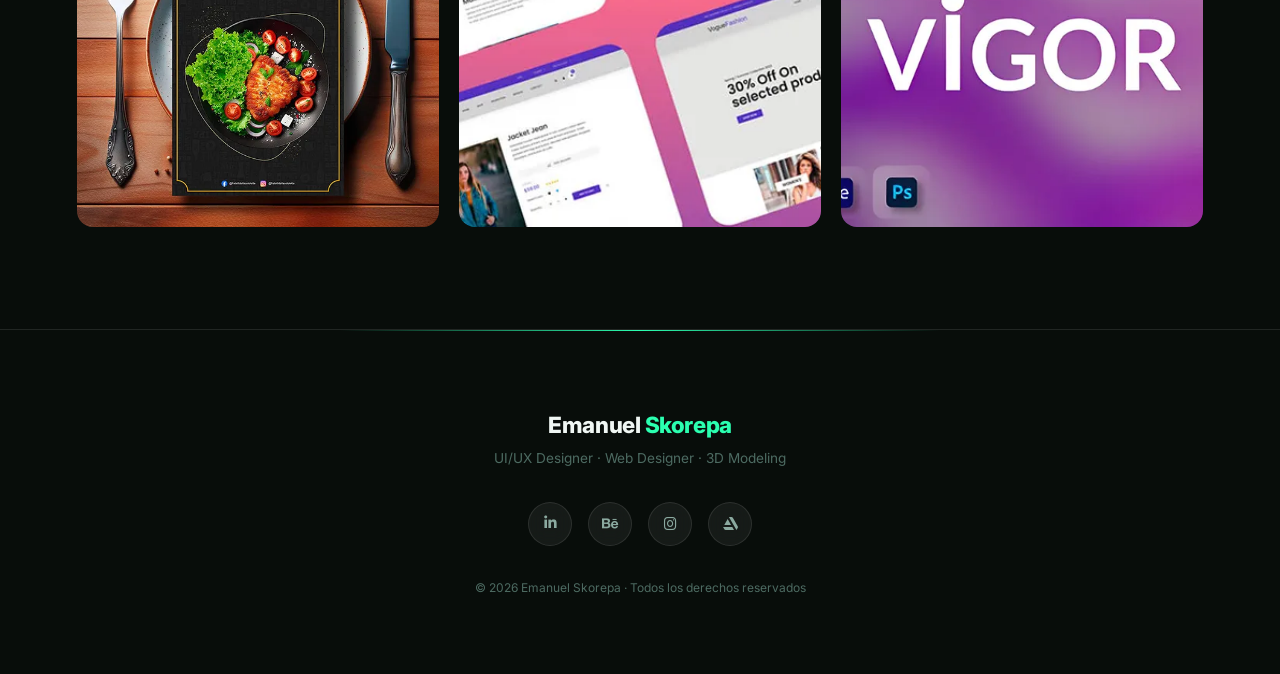
==== commit ea951e6e: "Add files via upload" ====
--- a/es/index.html
+++ b/es/index.html
@@ -4,15 +4,17 @@
   <meta charset="UTF-8">
   <meta name="viewport" content="width=device-width, initial-scale=1.0">
   <meta name="description" content="Emanuel Skorepa — UI/UX Designer, Frontend Designer y Artista 3D especializado en diseño de interfaces, experiencias digitales, branding y desarrollo web centrado en el usuario.">
+  <link rel="canonical" href="https://emanuelsko.github.io/es/">
+  <link rel="alternate" hreflang="en" href="https://emanuelsko.github.io/" />
+  <link rel="alternate" hreflang="es" href="https://emanuelsko.github.io/es/" />
+  <link rel="alternate" hreflang="it" href="https://emanuelsko.github.io/it/" />
+  <link rel="alternate" hreflang="x-default" href="https://emanuelsko.github.io/" />
   <title>Emanuel Skorepa — UI/UX Designer & Frontend Designer</title>
   <link rel="preconnect" href="https://fonts.googleapis.com">
   <link href="https://fonts.googleapis.com/css2?family=Inter:wght@300;400;500;600;700;800;900&display=swap" rel="stylesheet">
   <link href="../css/style.css" rel="stylesheet">
   <link href="../css/all.min.css" rel="stylesheet">
   <link rel="stylesheet" href="https://cdnjs.cloudflare.com/ajax/libs/font-awesome/6.5.2/css/all.min.css">
-
-
-
 </head>
 <body>
 
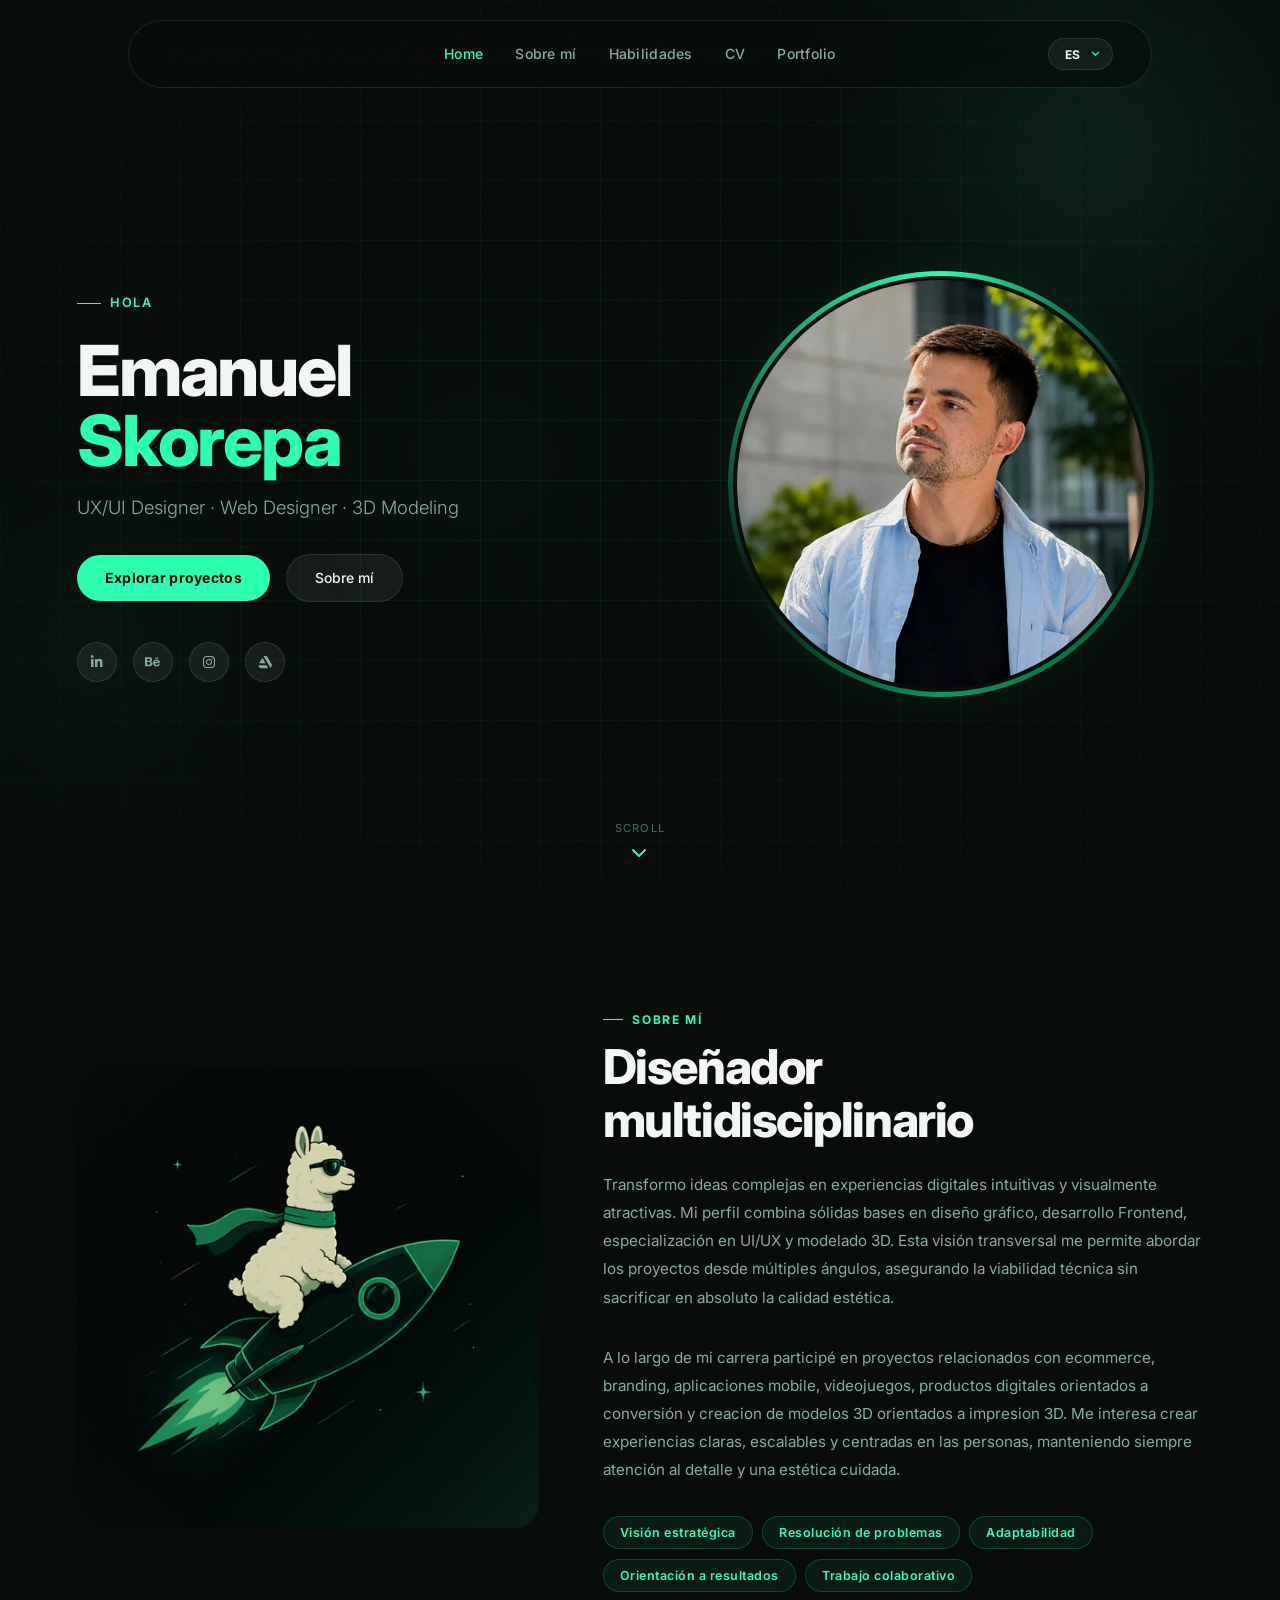
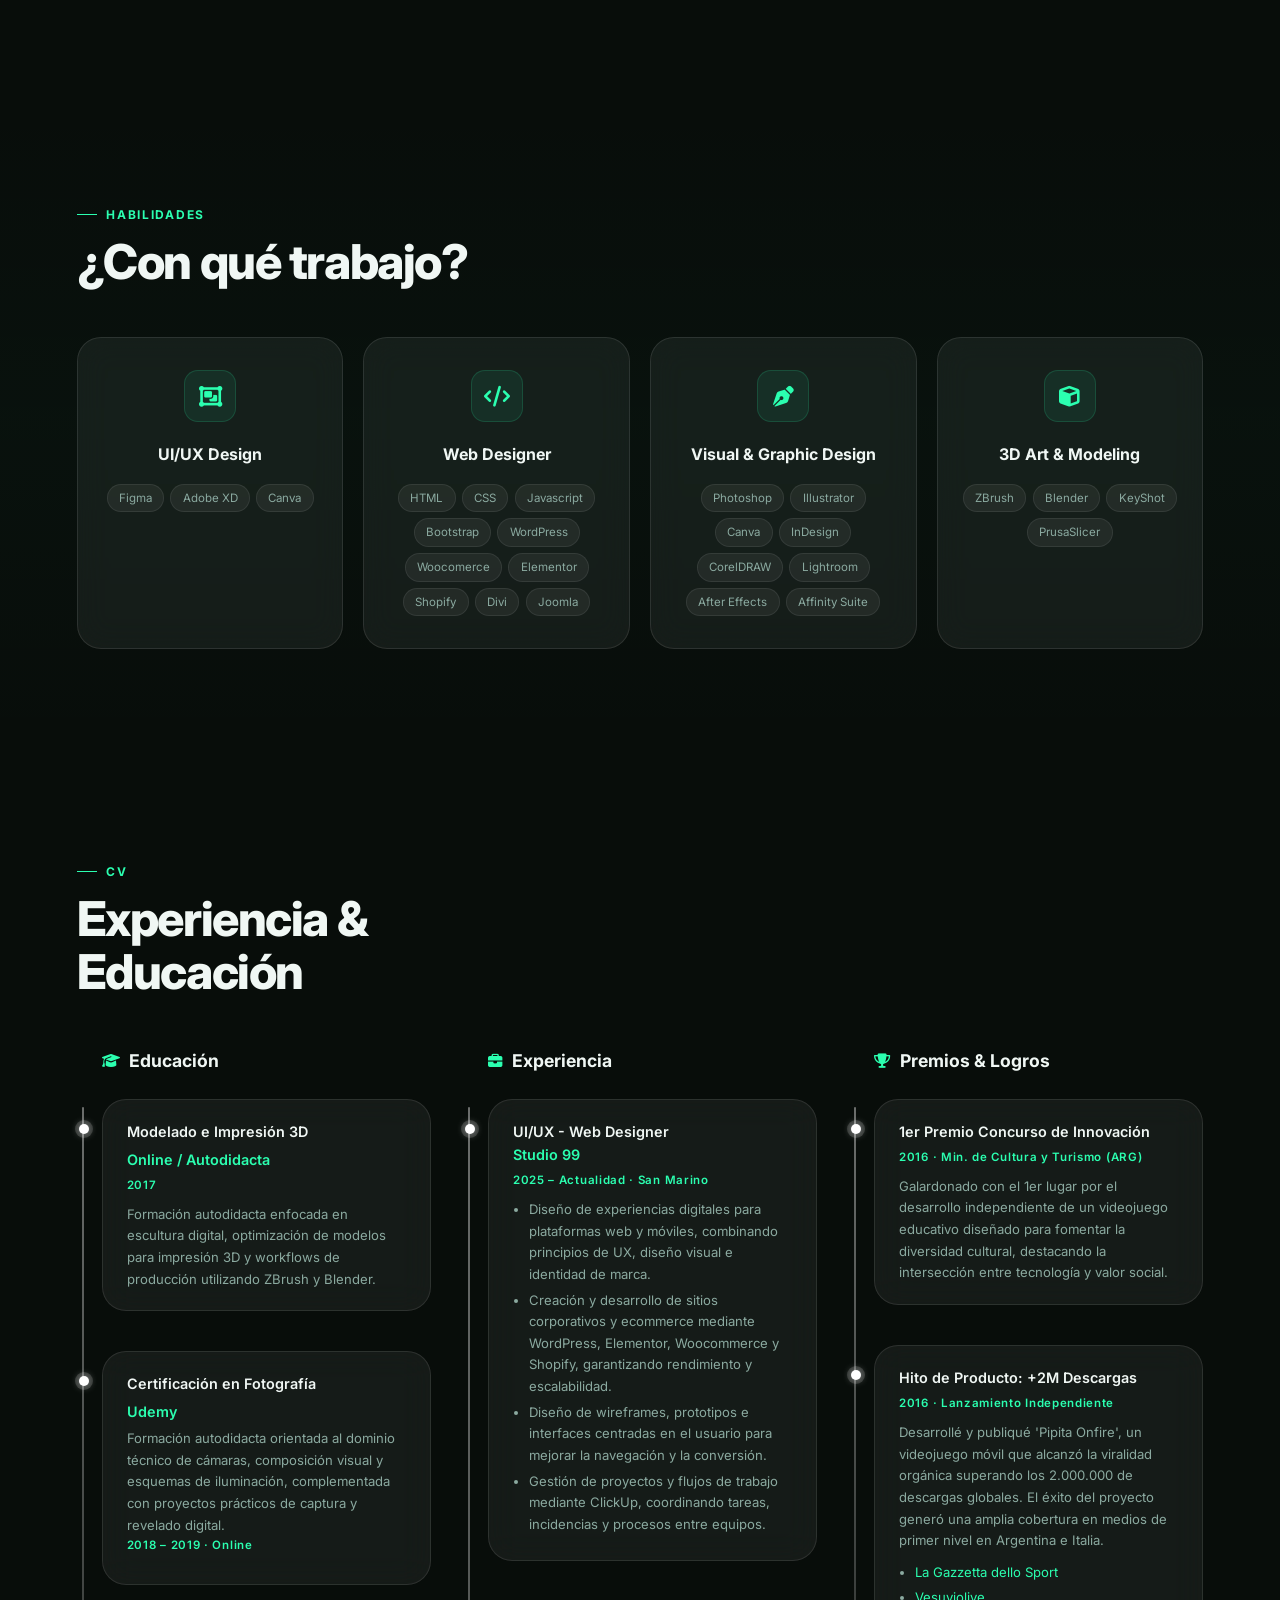
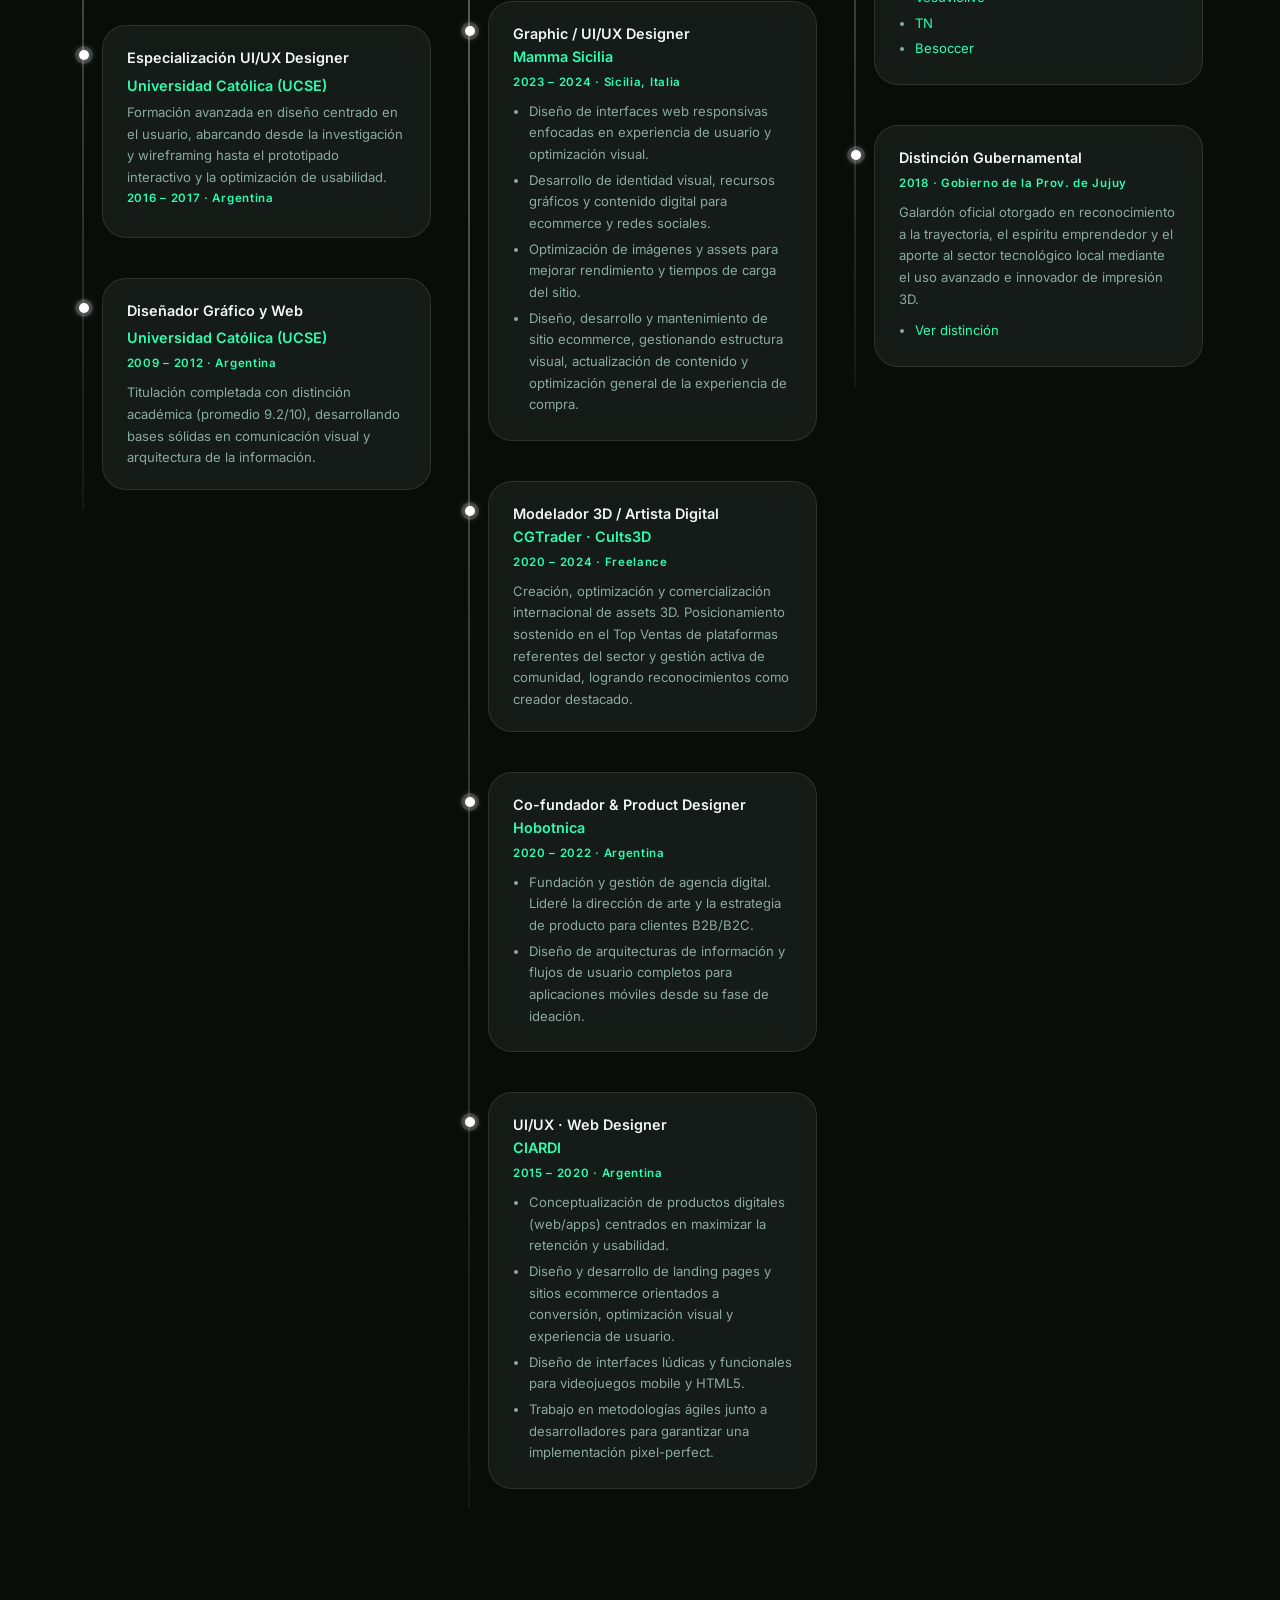
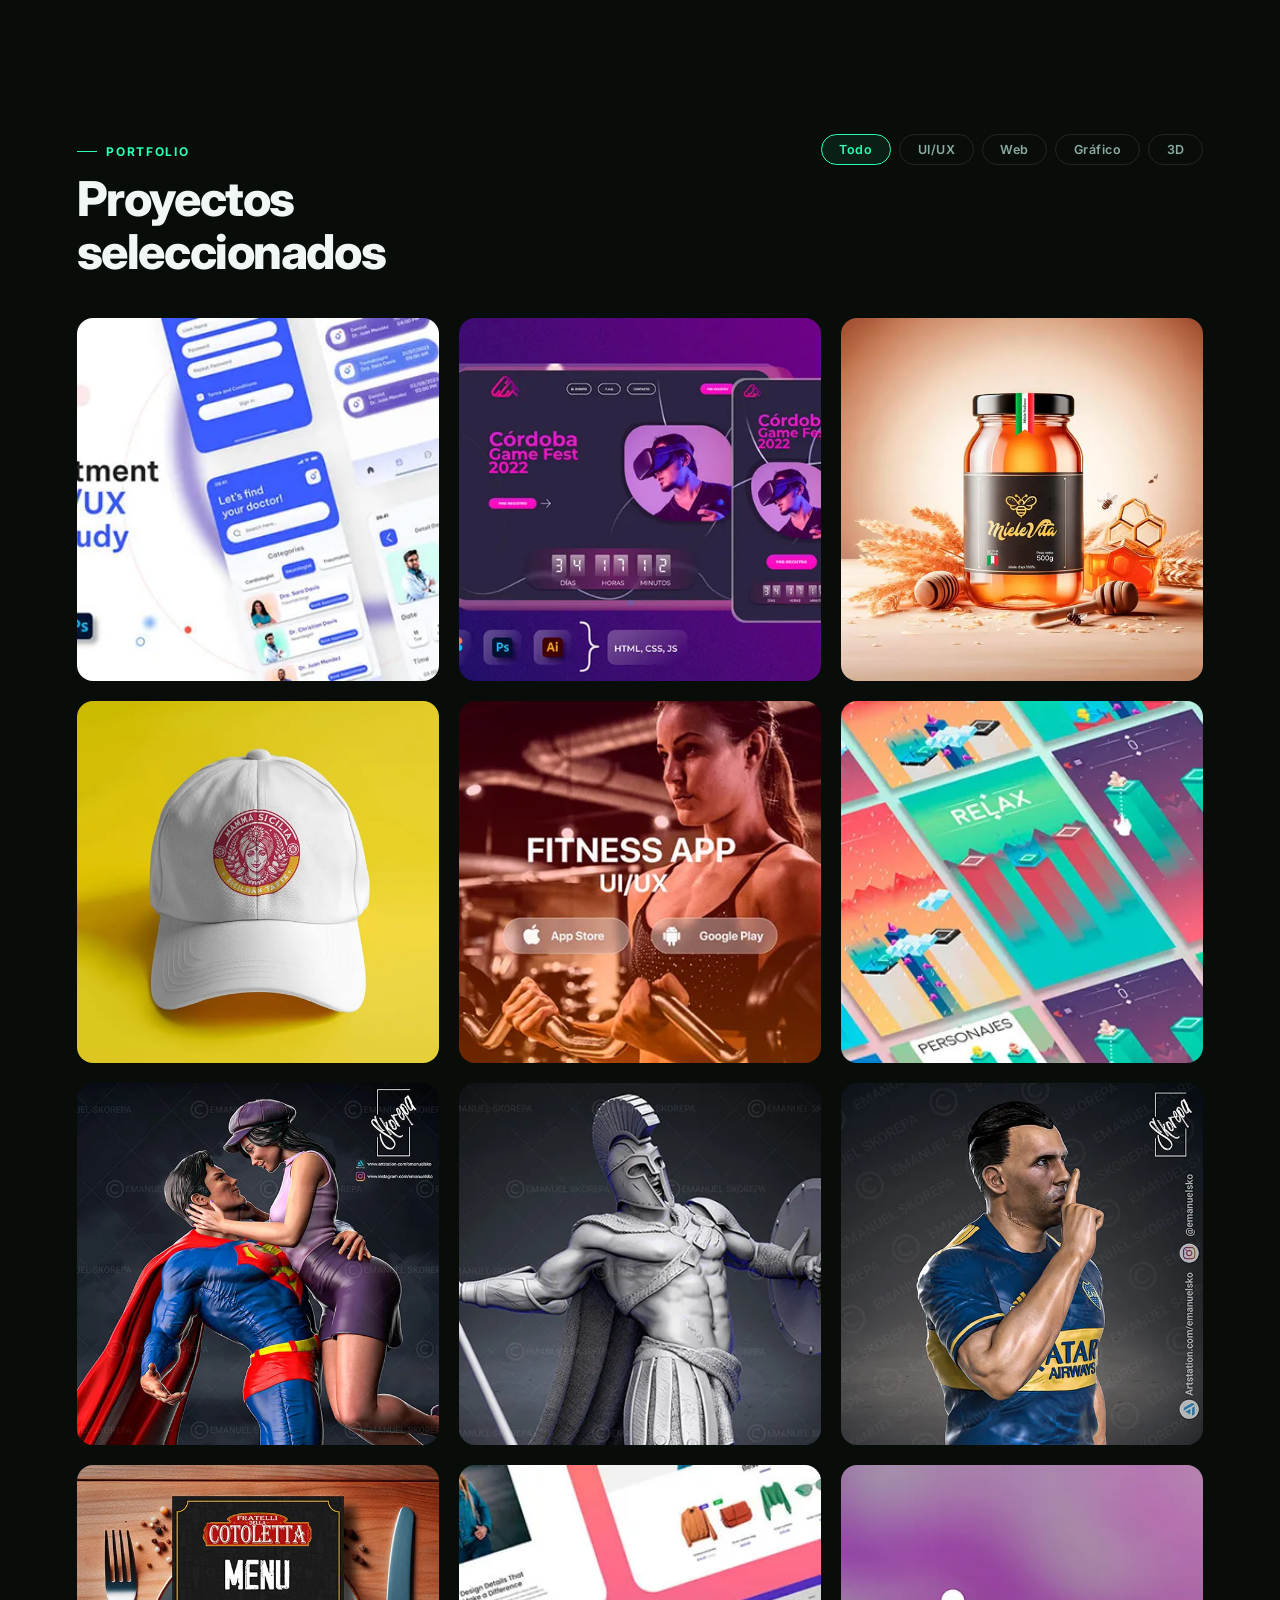
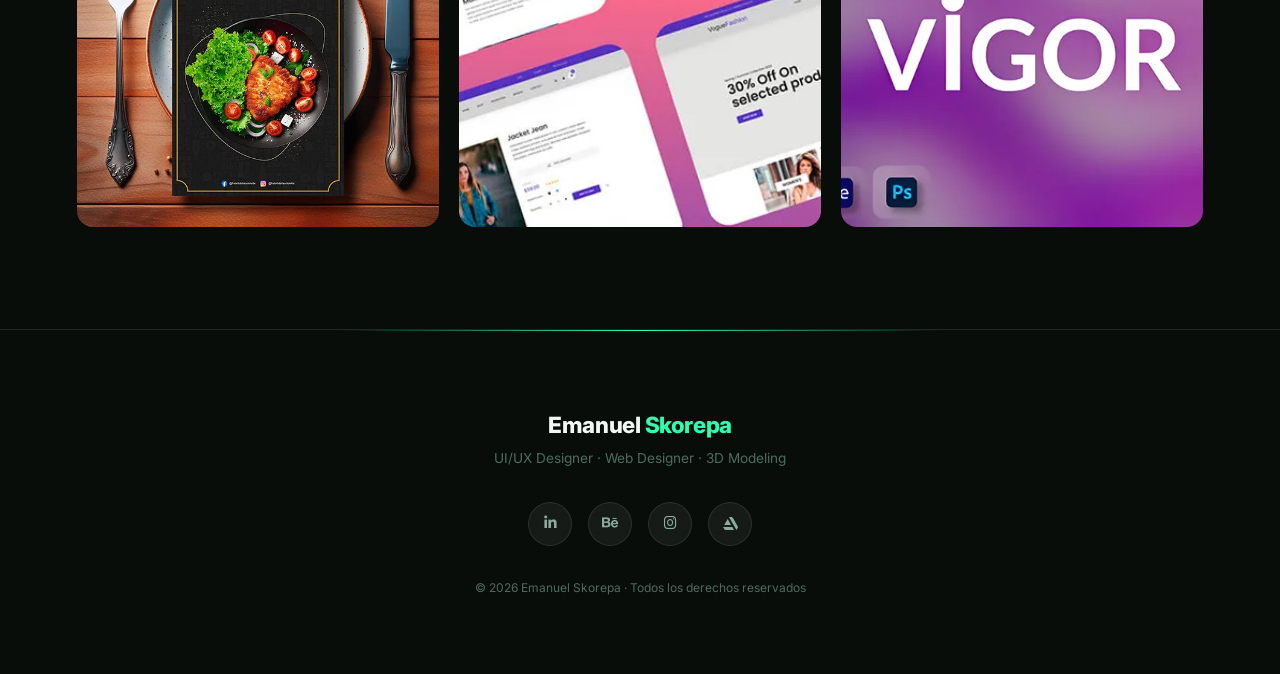
==== commit 6e1be7a6: "Update index.html" ====
--- a/es/index.html
+++ b/es/index.html
@@ -9,6 +9,8 @@
   <link rel="alternate" hreflang="es" href="https://emanuelsko.github.io/es/" />
   <link rel="alternate" hreflang="it" href="https://emanuelsko.github.io/it/" />
   <link rel="alternate" hreflang="x-default" href="https://emanuelsko.github.io/" />
+  <link rel="apple-touch-icon" sizes="180x180" href="https://emanuelsko.github.io/assets/apple-touch-icon.png">
+  <link rel="icon" type="image/png" sizes="32x32" href="https://emanuelsko.github.io/assets/favicon.png">
   <title>Emanuel Skorepa — UI/UX Designer & Frontend Designer</title>
   <link rel="preconnect" href="https://fonts.googleapis.com">
   <link href="https://fonts.googleapis.com/css2?family=Inter:wght@300;400;500;600;700;800;900&display=swap" rel="stylesheet">
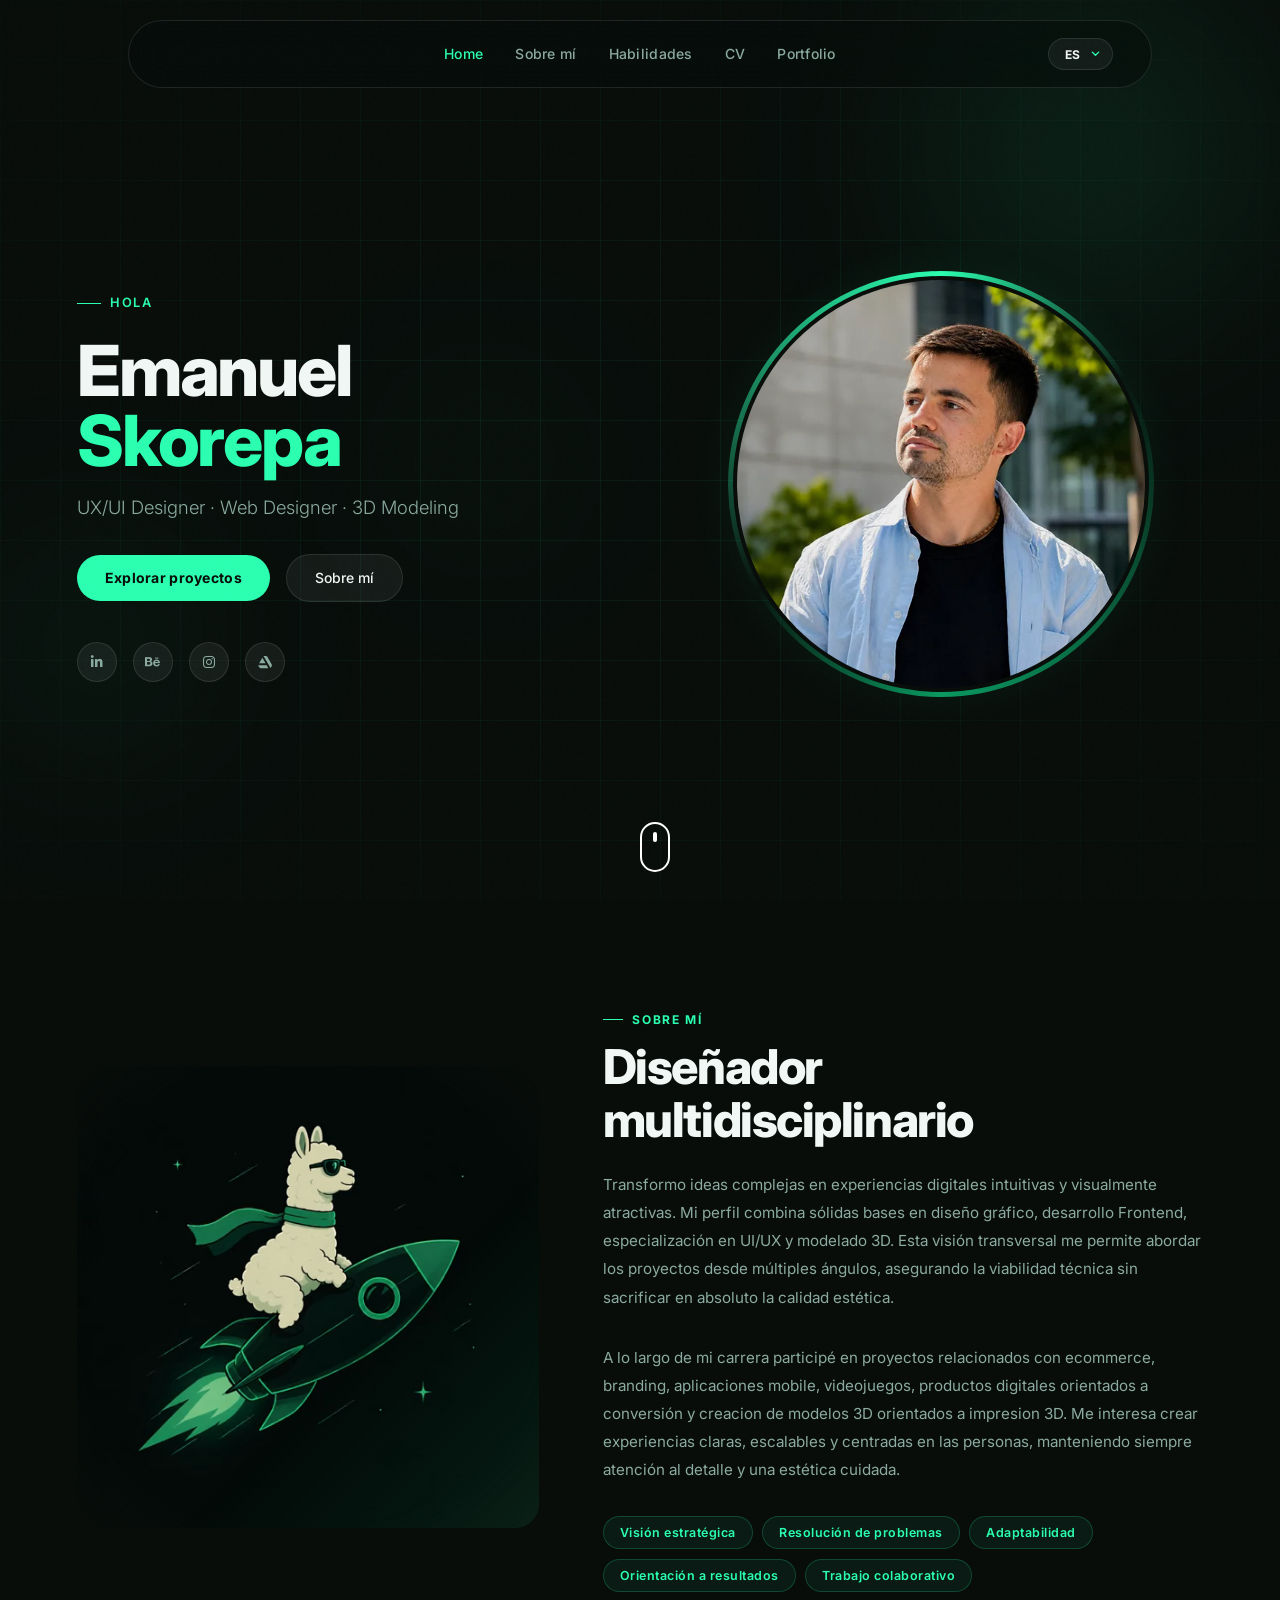
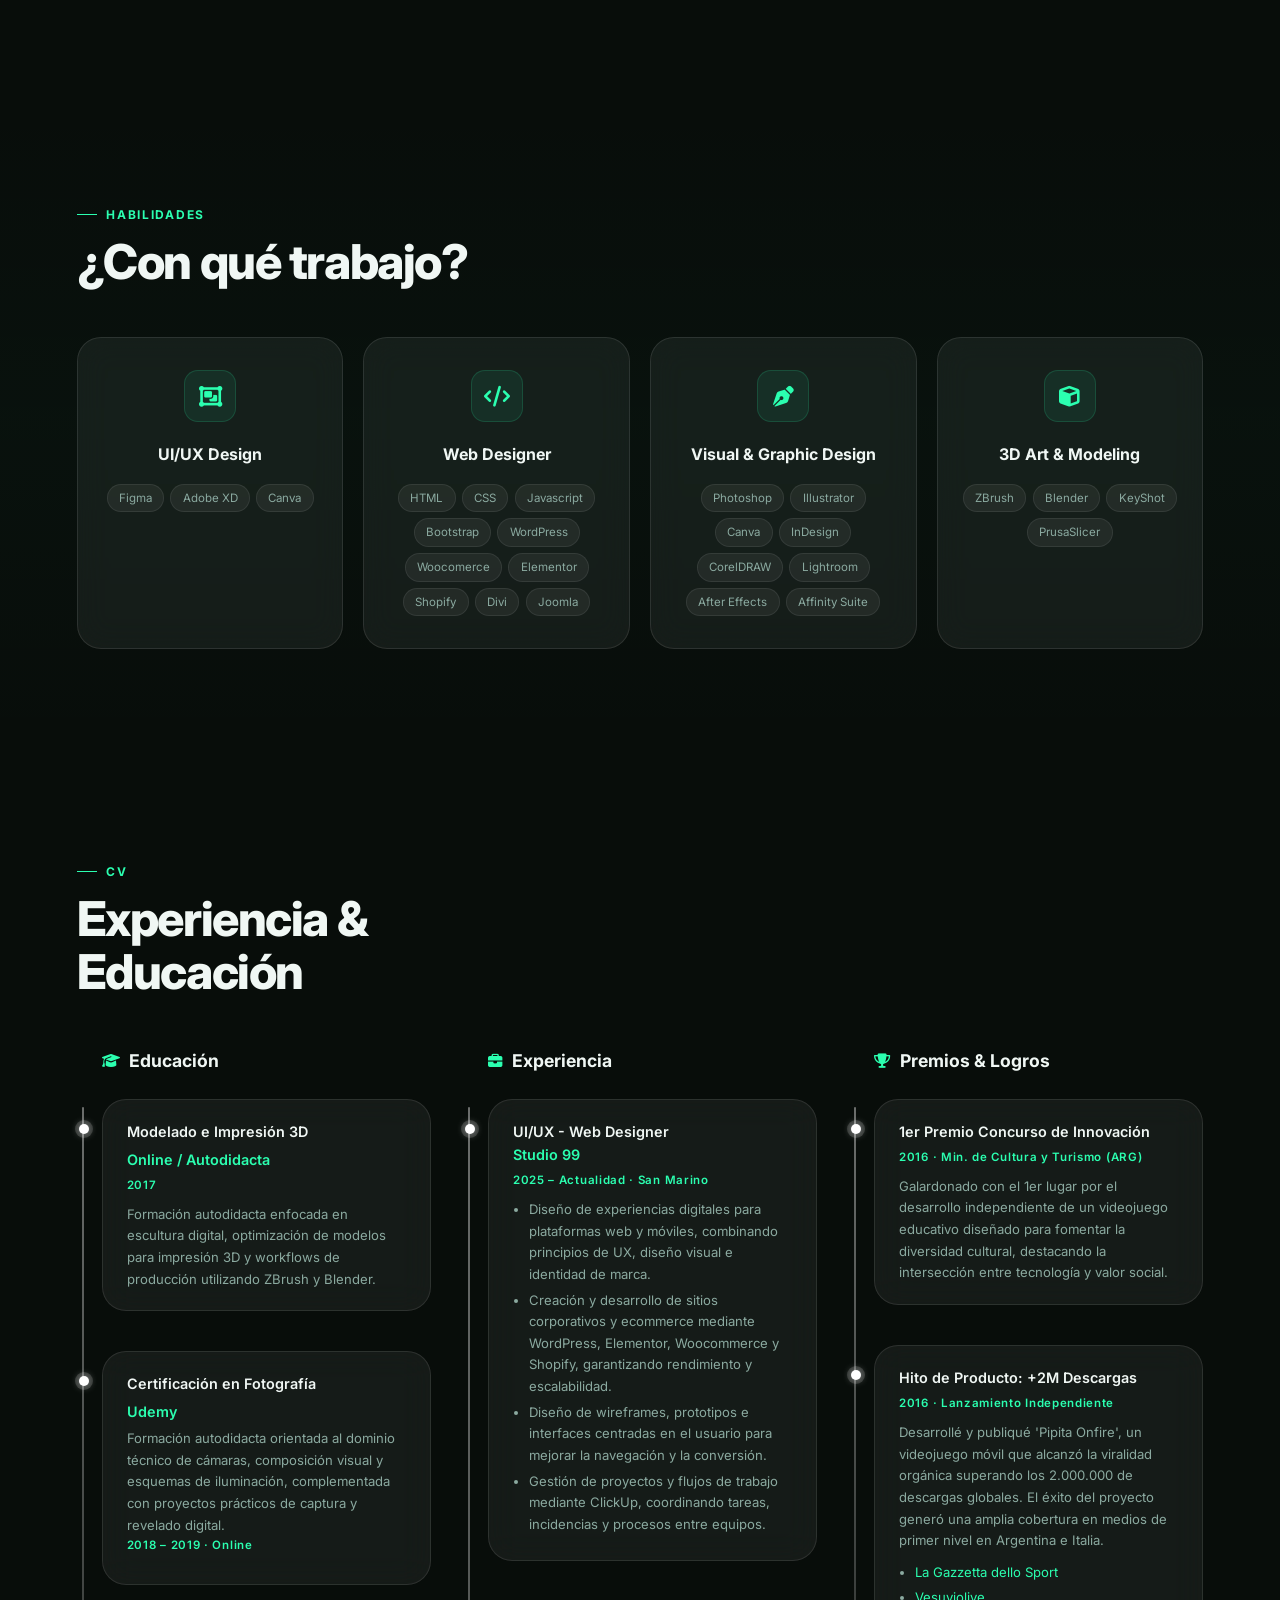
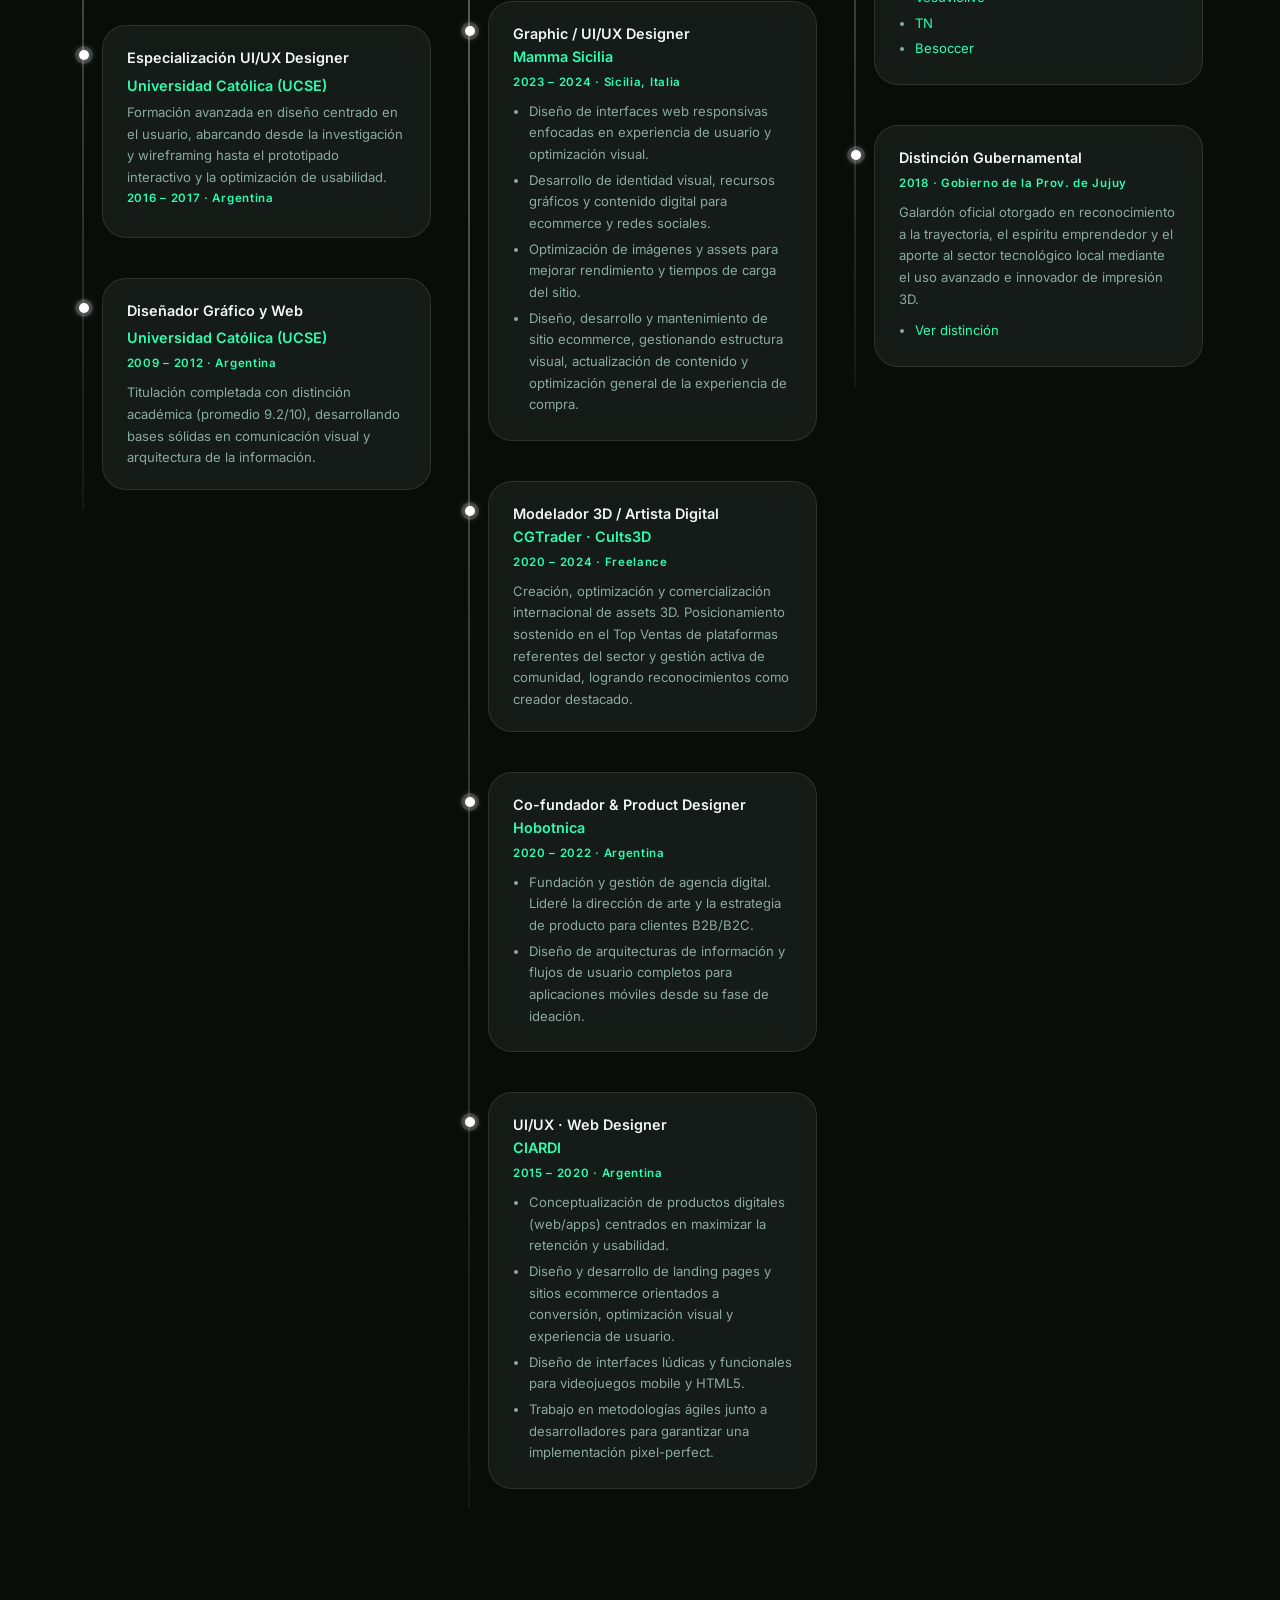
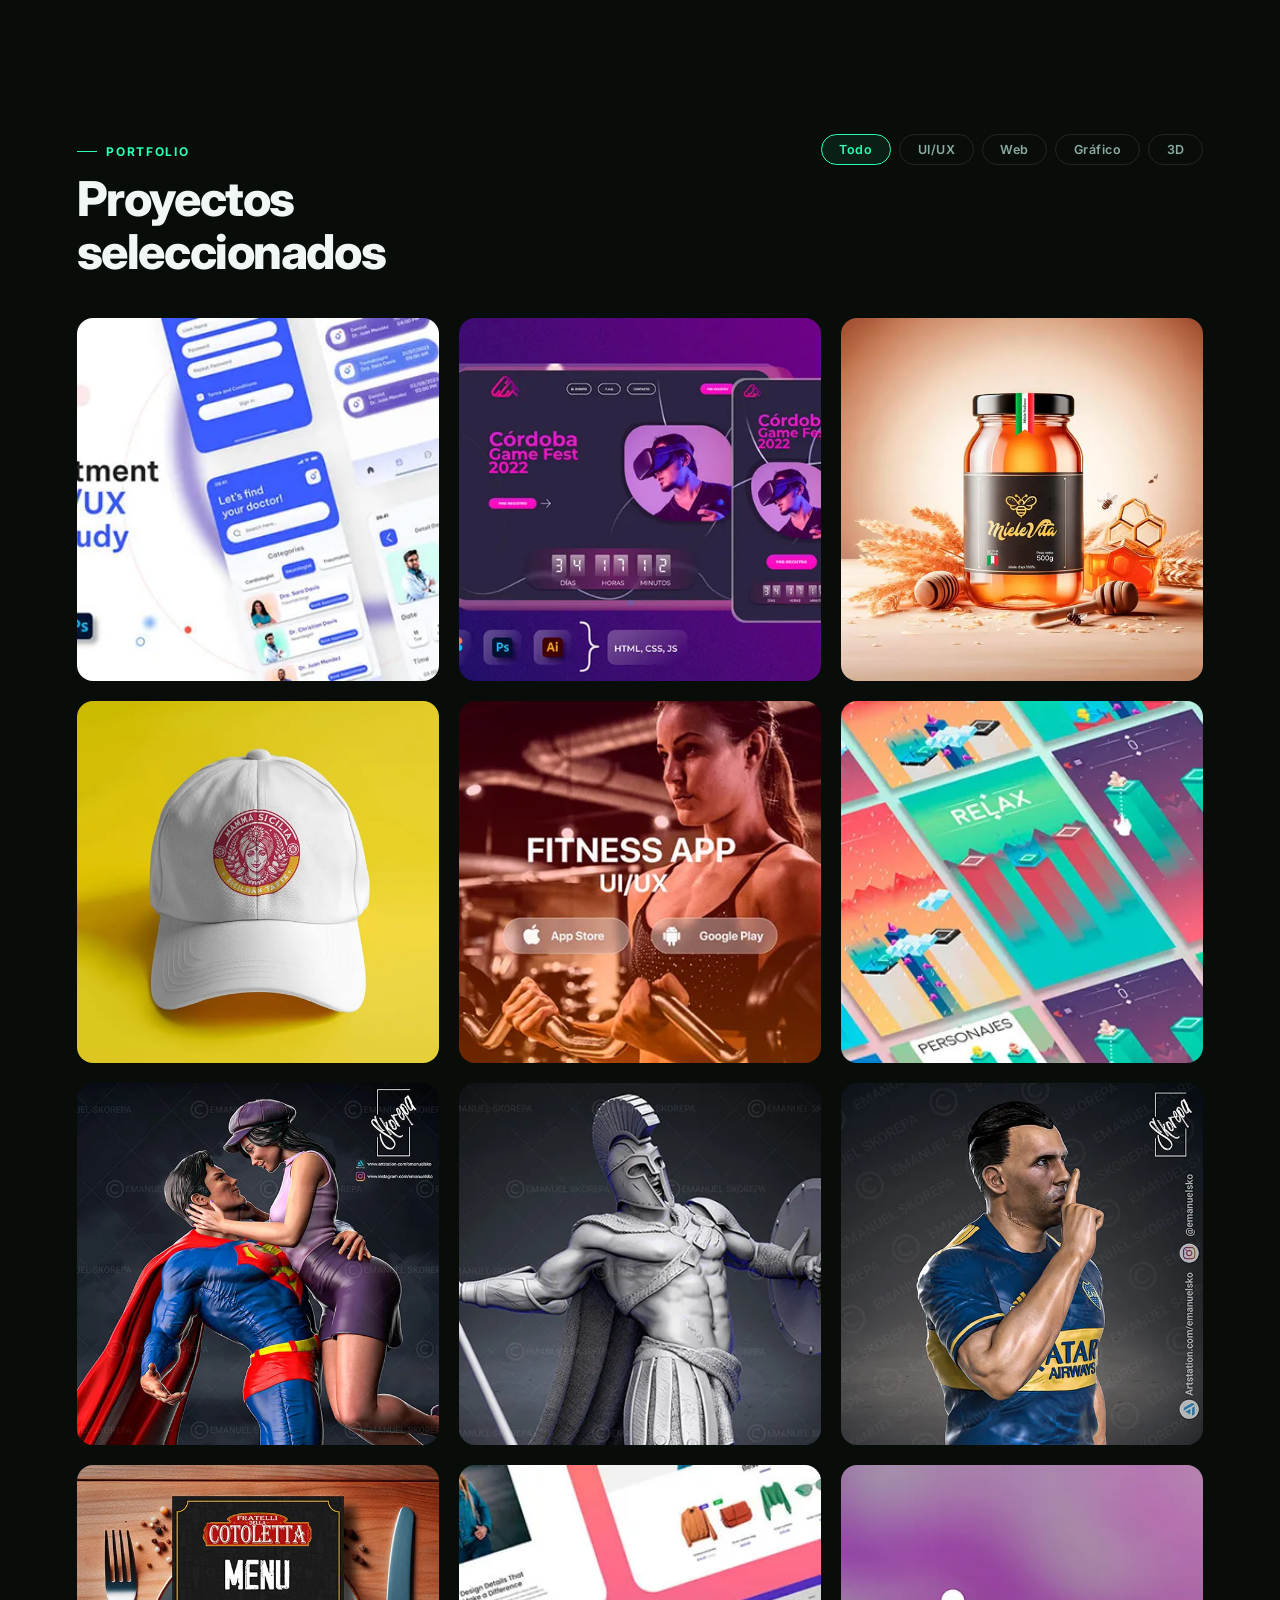
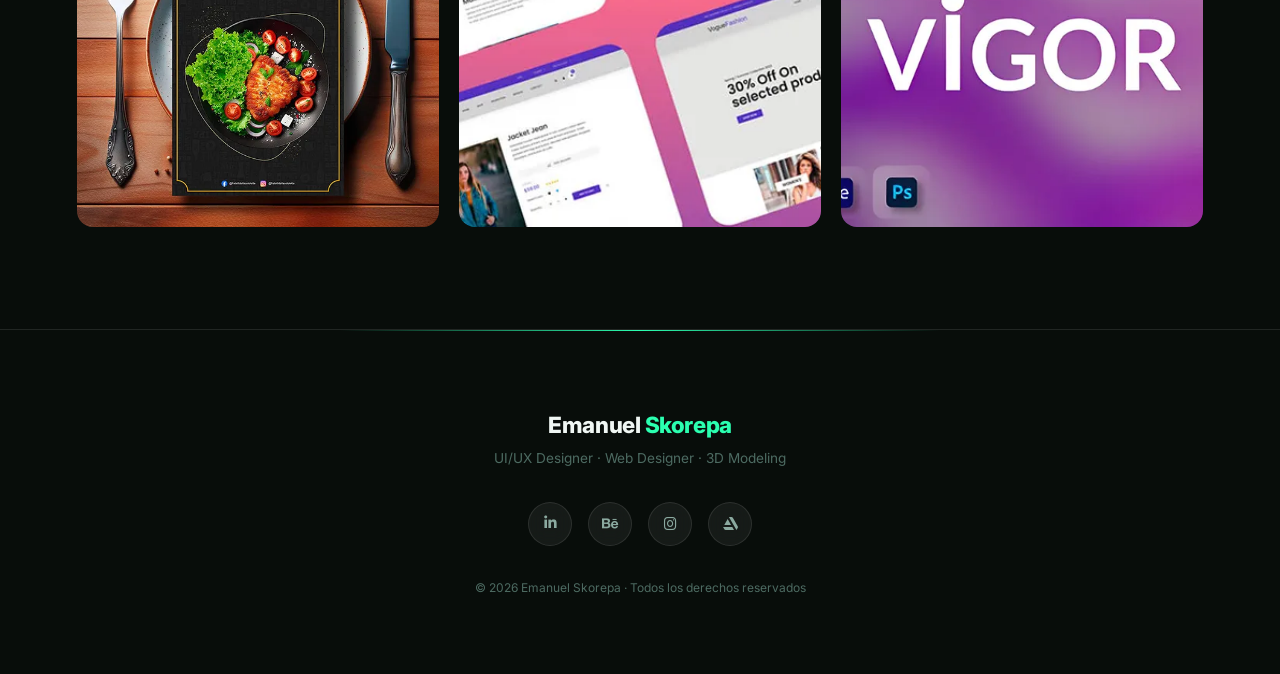
==== commit c968d98c: "Update index.html" ====
--- a/es/index.html
+++ b/es/index.html
@@ -96,10 +96,12 @@
     </div>
   </div>
 
-  <a href="#about" class="scroll-arrow">
-    <span>scroll</span>
-    <i class="fa-solid fa-chevron-down"></i>
-  </a>
+  <a href="#about" aria-label="about" class="scroll-link absolute bottom-10 left-1/2 transform -translate-x-1/2 z-20 bounce-soft block">
+            <!-- El dibujo del mouse creado con CSS -->
+            <div class="mouse-icon">
+                <div class="mouse-wheel"></div>
+            </div>
+        </a>
 </section>
 
 <!-- ===================== ABOUT ===================== -->
--- a/css/style.css
+++ b/css/style.css
@@ -944,3 +944,71 @@
         transparent 95%
     );
 }
+
+
+/* Contenedor del mouse */
+       .mouse-icon {
+           width: 30px;
+           height: 50px;
+           border: 2px solid white;
+           border-radius: 20px;
+           position: relative;
+
+           cursor: pointer;
+           /* Una pequeña transición por si queremos agregar efectos al pasar el cursor (hover) */
+           transition: transform 0.3s ease, border-color 0.3s ease;
+       }
+
+       .mouse-icon:hover {
+           transform: translateY(3px); /* Baja un poco al pasar el cursor */
+           border-color: #2bffb0; /* Color tailwind slate-300 */
+       }
+
+       /* La rueda (scroll wheel) animada dentro del mouse */
+       .mouse-wheel {
+           width: 4px;
+           height: 10px;
+           background-color: white;
+           border-radius: 2px;
+           position: absolute;
+           top: 8px;
+           left: 50%;
+           transform: translateX(-50%);
+           /* La animación de "bajar" continuamente */
+           animation: scroll-down 1.5s infinite;
+       }
+
+       /* Cambiar color de la rueda en hover */
+       .mouse-icon:hover .mouse-wheel {
+           background-color: #cbd5e1;
+       }
+
+       /* Definición de la animación de la rueda */
+       @keyframes scroll-down {
+           0% {
+               top: 8px;
+               opacity: 1;
+           }
+           100% {
+               top: 24px; /* Hasta dónde baja la rueda */
+               opacity: 0;  /* Se desvanece al llegar abajo */
+           }
+       }
+
+       /* Animación opcional para hacer que todo el bloque (texto + mouse) "flote" ligeramente */
+       .bounce-soft {
+           animation: float-soft 3s ease-in-out infinite;
+       }
+
+       @keyframes float-soft {
+           0% { transform: translateY(0px); }
+           50% { transform: translateY(-8px); }
+           100% { transform: translateY(0px); }
+       }
+
+       .bounce-soft {
+
+    position: absolute;
+    bottom: 28px;
+    left: 50%;
+}
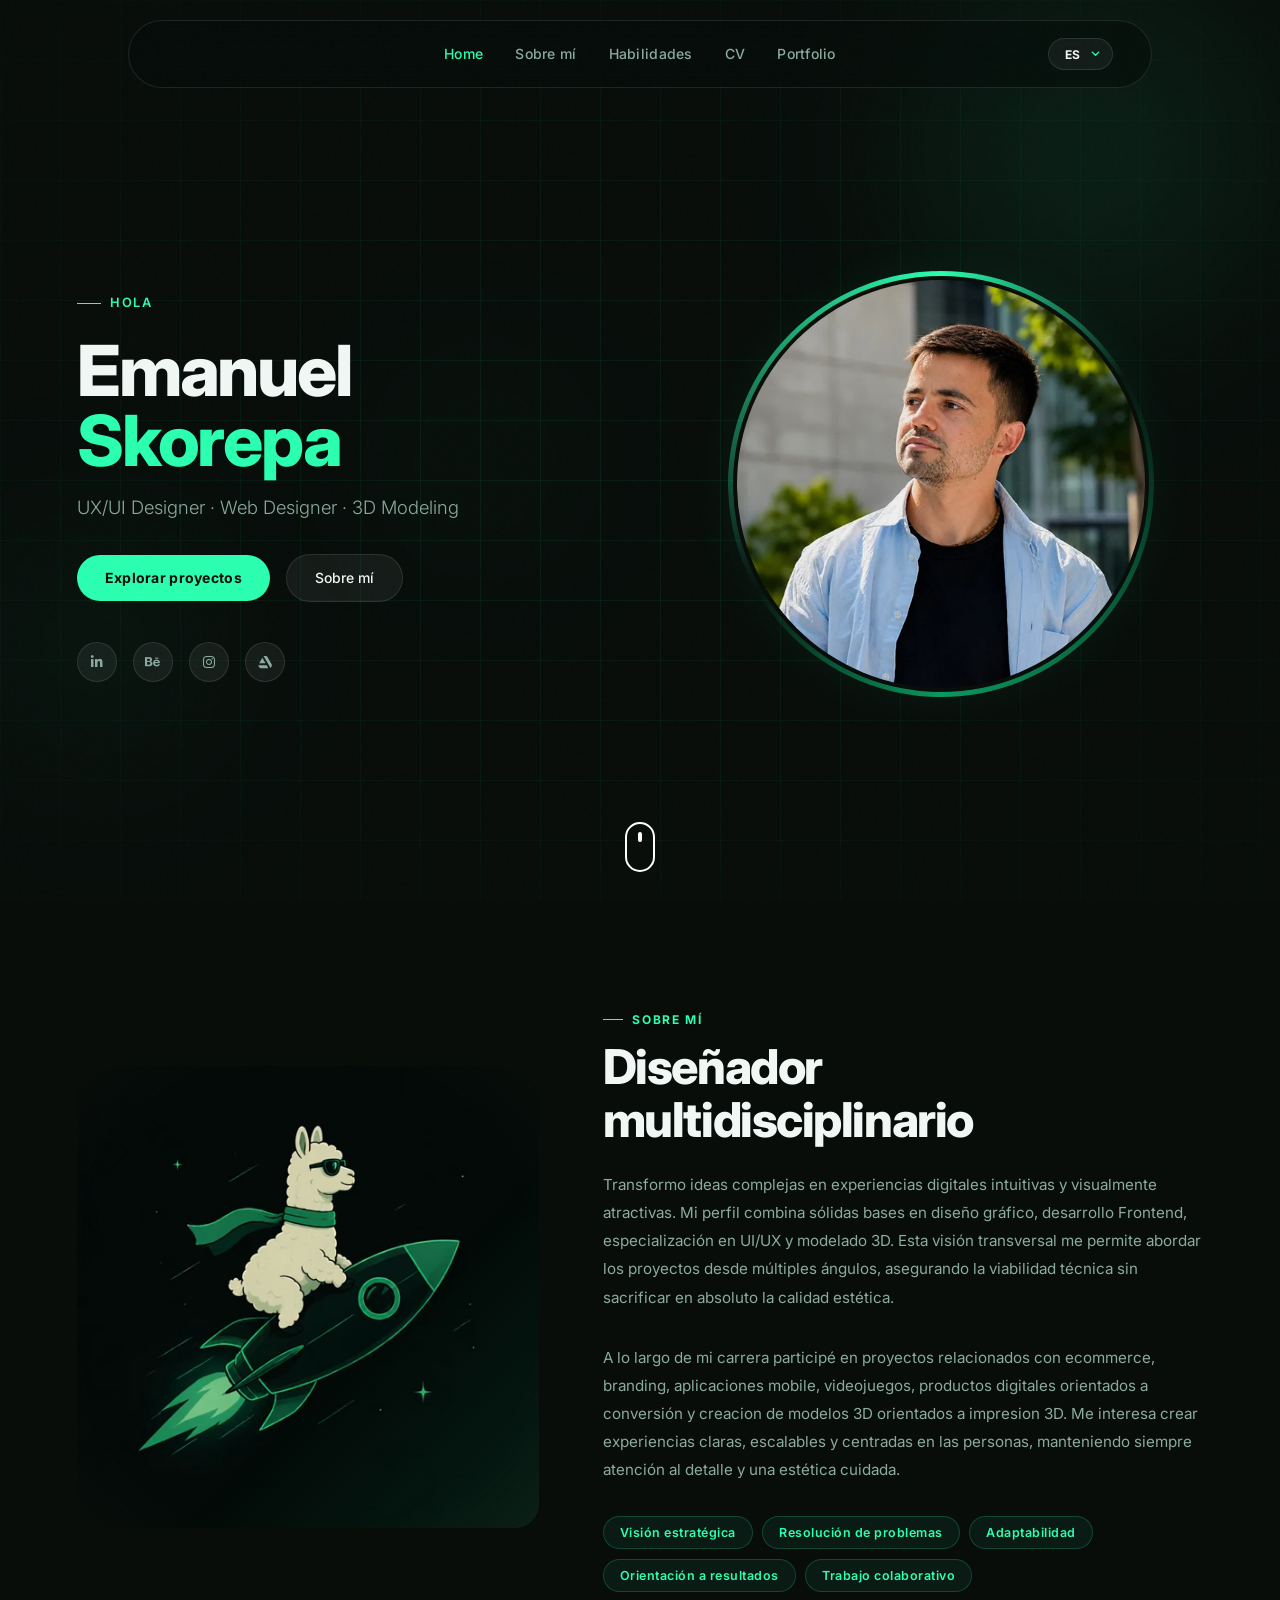
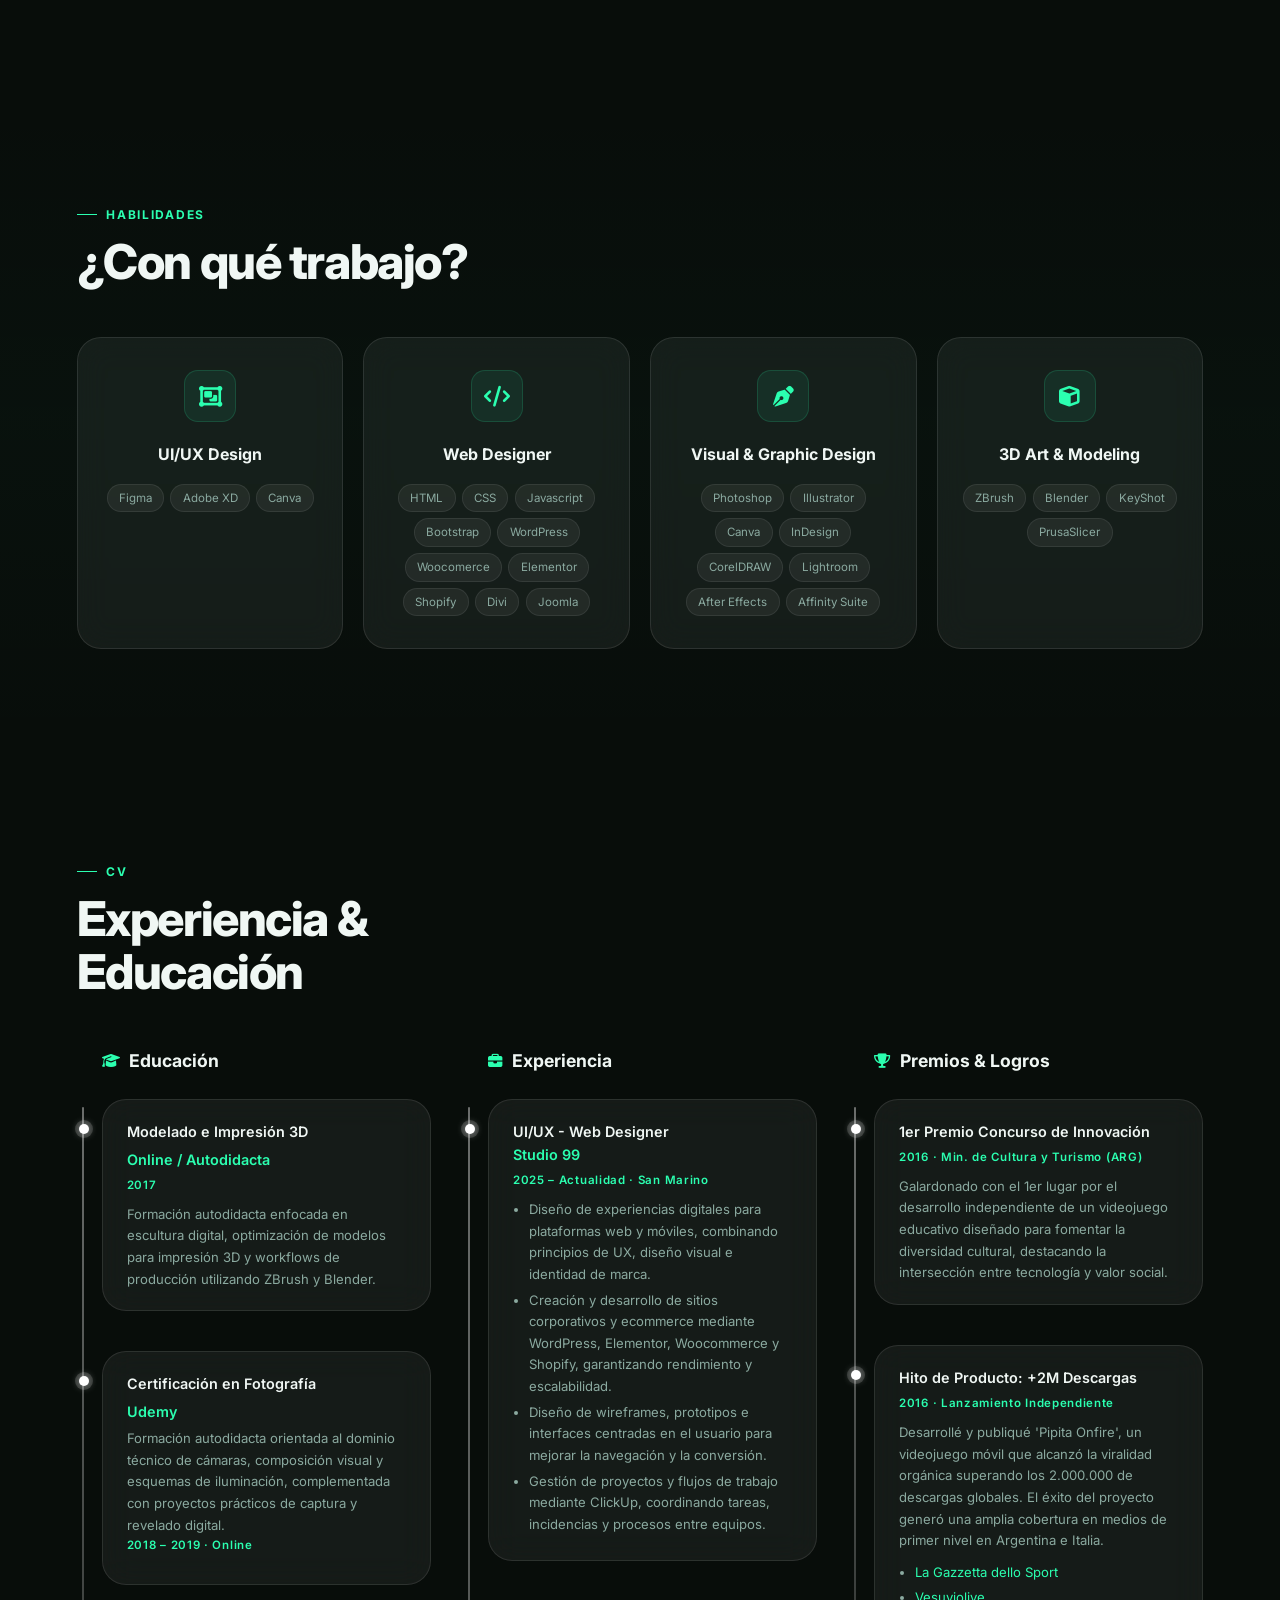
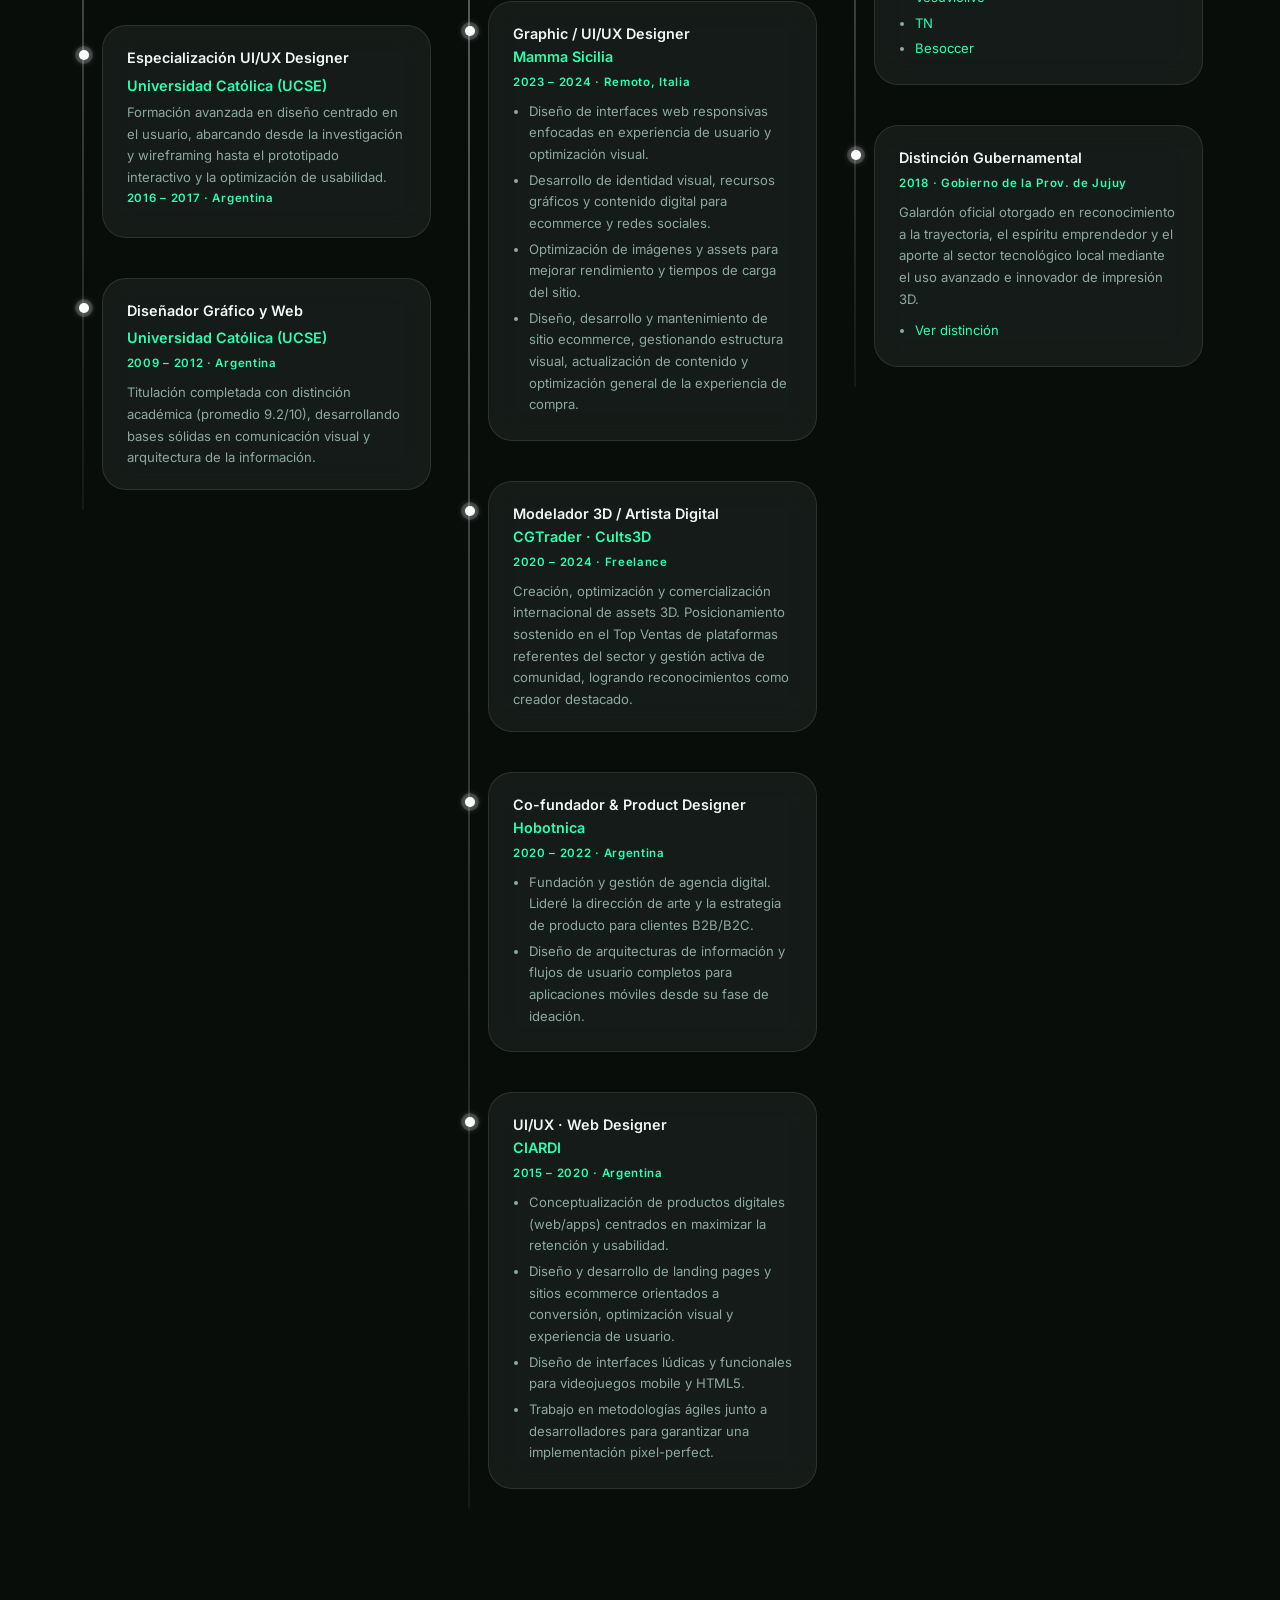
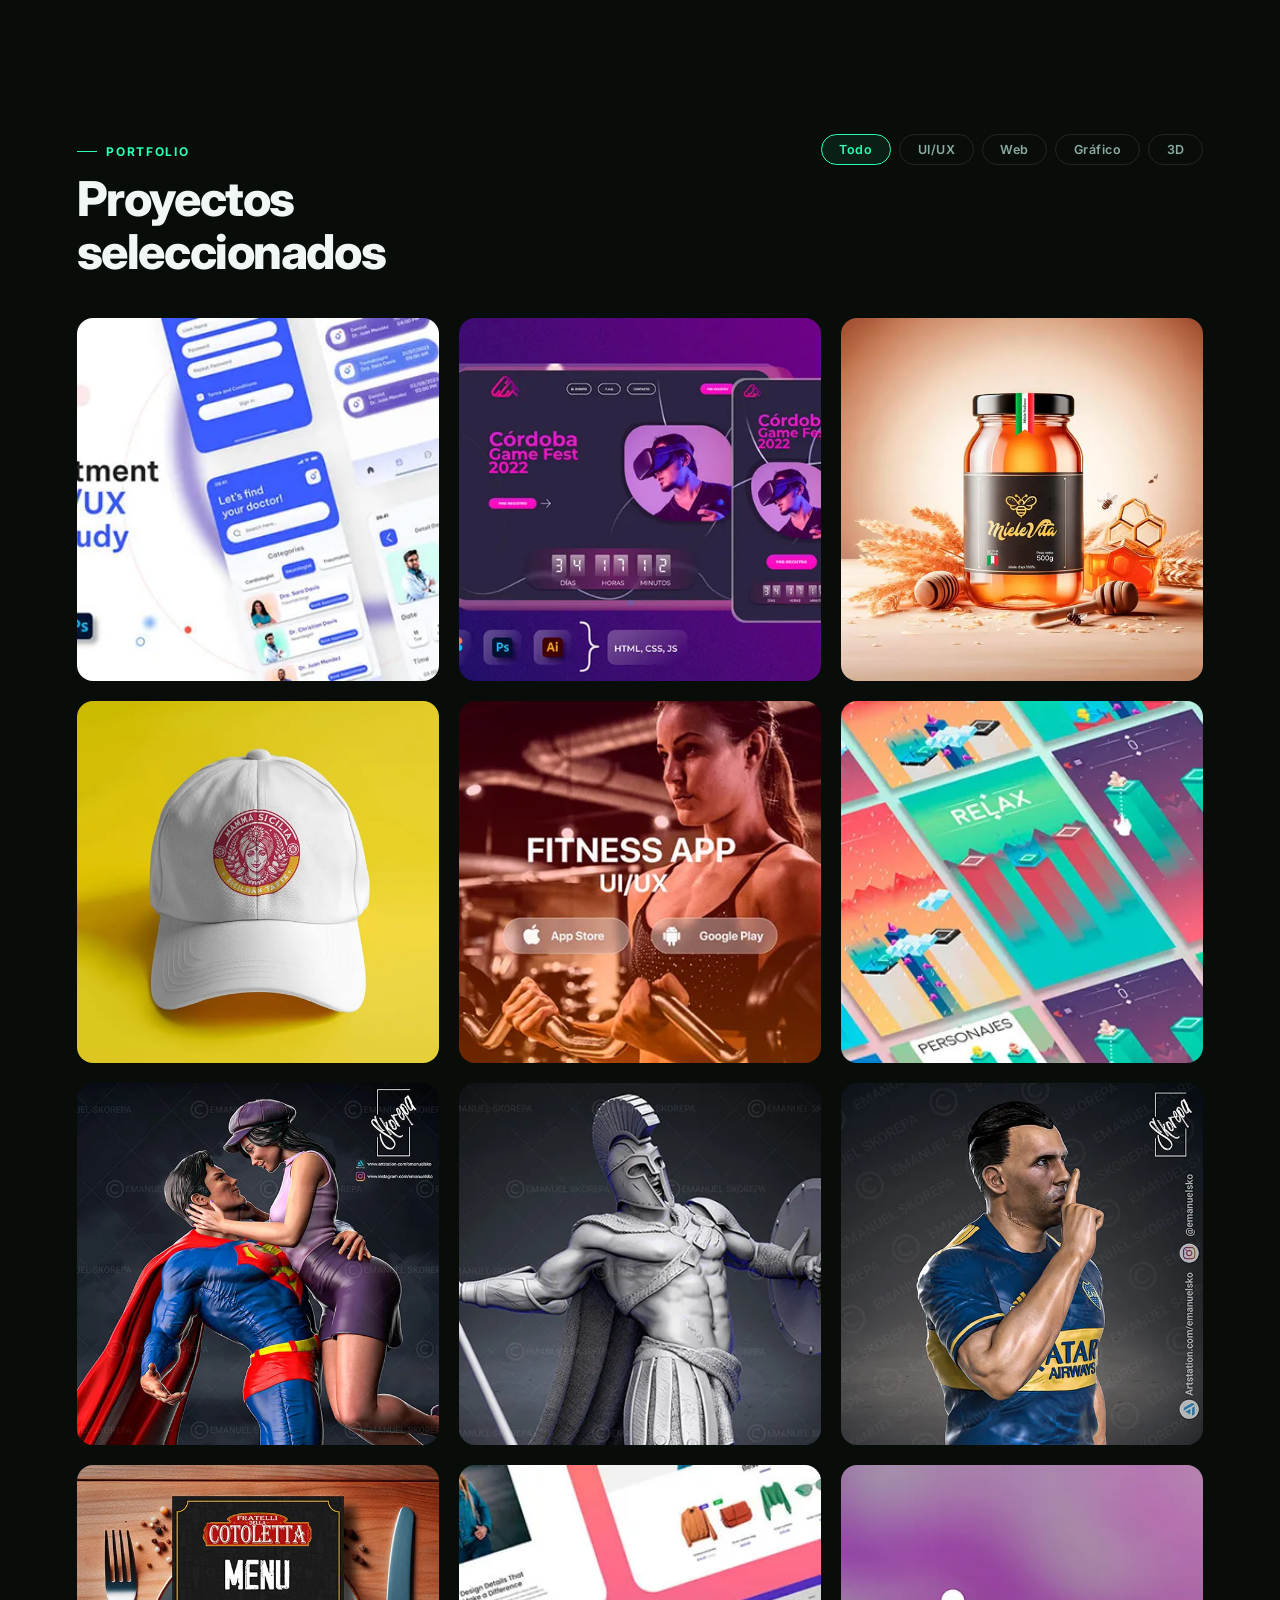
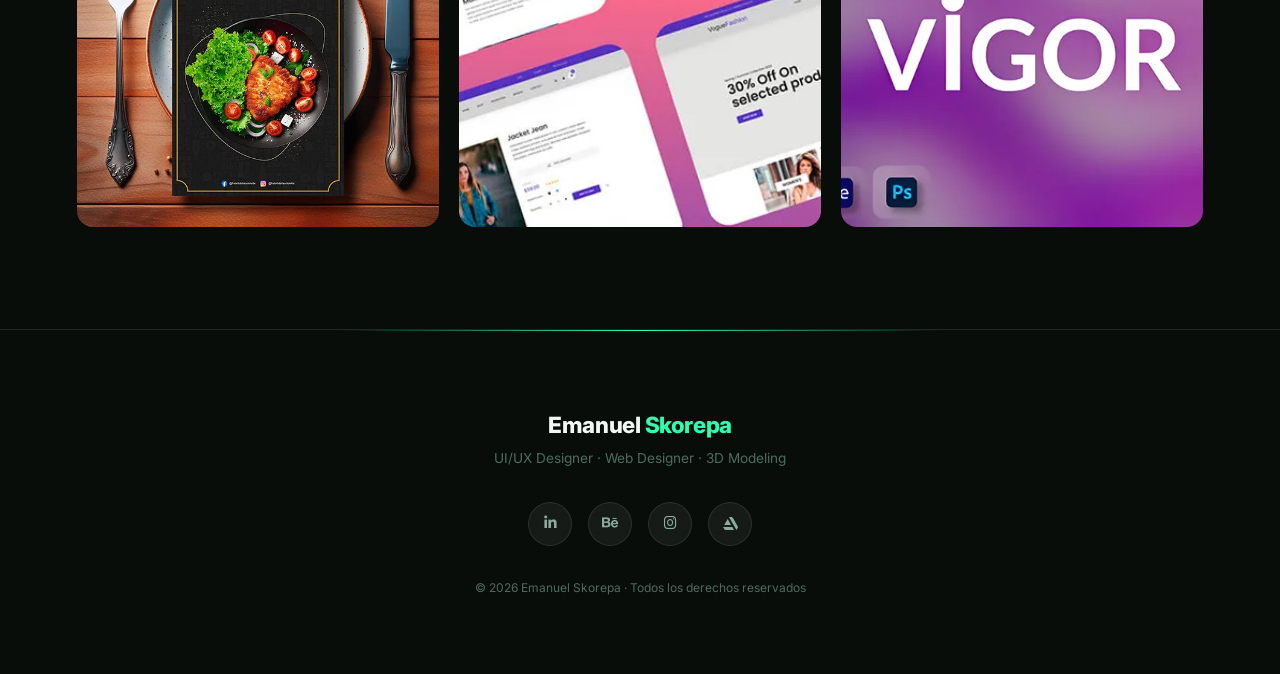
==== commit 53ad97c8: "Update index.html" ====
--- a/es/index.html
+++ b/es/index.html
@@ -241,7 +241,7 @@
         </div>
         <div class="glass-card exp-item">
           <h4>Graphic / UI/UX Designer<br><a>Mamma Sicilia</a></h4>
-          <span class="exp-year">2023 – 2024 · Sicilia, Italia</span>
+          <span class="exp-year">2023 – 2024 · Remoto, Italia</span>
           <ul>
             <li> Diseño de interfaces web responsivas enfocadas en experiencia de usuario y optimización visual.</li>
             <li>Desarrollo de identidad visual, recursos gráficos y contenido digital para ecommerce y redes sociales.</li>
--- a/css/style.css
+++ b/css/style.css
@@ -946,69 +946,70 @@
 }
 
 
-/* Contenedor del mouse */
-       .mouse-icon {
-           width: 30px;
-           height: 50px;
-           border: 2px solid white;
-           border-radius: 20px;
-           position: relative;
-
-           cursor: pointer;
-           /* Una pequeña transición por si queremos agregar efectos al pasar el cursor (hover) */
-           transition: transform 0.3s ease, border-color 0.3s ease;
-       }
-
-       .mouse-icon:hover {
-           transform: translateY(3px); /* Baja un poco al pasar el cursor */
-           border-color: #2bffb0; /* Color tailwind slate-300 */
-       }
-
-       /* La rueda (scroll wheel) animada dentro del mouse */
-       .mouse-wheel {
-           width: 4px;
-           height: 10px;
-           background-color: white;
-           border-radius: 2px;
-           position: absolute;
-           top: 8px;
-           left: 50%;
-           transform: translateX(-50%);
-           /* La animación de "bajar" continuamente */
-           animation: scroll-down 1.5s infinite;
-       }
-
-       /* Cambiar color de la rueda en hover */
-       .mouse-icon:hover .mouse-wheel {
-           background-color: #cbd5e1;
-       }
-
-       /* Definición de la animación de la rueda */
-       @keyframes scroll-down {
-           0% {
-               top: 8px;
-               opacity: 1;
-           }
-           100% {
-               top: 24px; /* Hasta dónde baja la rueda */
-               opacity: 0;  /* Se desvanece al llegar abajo */
-           }
-       }
-
-       /* Animación opcional para hacer que todo el bloque (texto + mouse) "flote" ligeramente */
-       .bounce-soft {
-           animation: float-soft 3s ease-in-out infinite;
-       }
-
-       @keyframes float-soft {
-           0% { transform: translateY(0px); }
-           50% { transform: translateY(-8px); }
-           100% { transform: translateY(0px); }
-       }
-
-       .bounce-soft {
-
-    position: absolute;
-    bottom: 28px;
-    left: 50%;
-}
+/* Oculto por defecto (móviles y tablets) */
+.bounce-soft {
+    display: none;
+}
+
+/* Solo desktop */
+@media (min-width: 1024px) {
+
+    /* Contenedor del mouse */
+    .mouse-icon {
+        width: 30px;
+        height: 50px;
+        border: 2px solid white;
+        border-radius: 20px;
+        position: relative;
+        cursor: pointer;
+        transition: transform 0.3s ease, border-color 0.3s ease;
+    }
+
+    .mouse-icon:hover {
+        transform: translateY(3px);
+        border-color: #2bffb0;
+    }
+
+    /* Rueda */
+    .mouse-wheel {
+        width: 4px;
+        height: 10px;
+        background-color: white;
+        border-radius: 2px;
+        position: absolute;
+        top: 8px;
+        left: 50%;
+        transform: translateX(-50%);
+        animation: scroll-down 1.5s infinite;
+    }
+
+    .mouse-icon:hover .mouse-wheel {
+        background-color: #cbd5e1;
+    }
+
+    @keyframes scroll-down {
+        0% {
+            top: 8px;
+            opacity: 1;
+        }
+        100% {
+            top: 24px;
+            opacity: 0;
+        }
+    }
+
+    @keyframes float-soft {
+        0% { transform: translateY(0px); }
+        50% { transform: translateY(-8px); }
+        100% { transform: translateY(0px); }
+    }
+
+    .bounce-soft {
+        display: block;
+        animation: float-soft 3s ease-in-out infinite;
+        position: absolute;
+        bottom: 28px;
+        left: 50%;
+        transform: translateX(-50%);
+    }
+}
